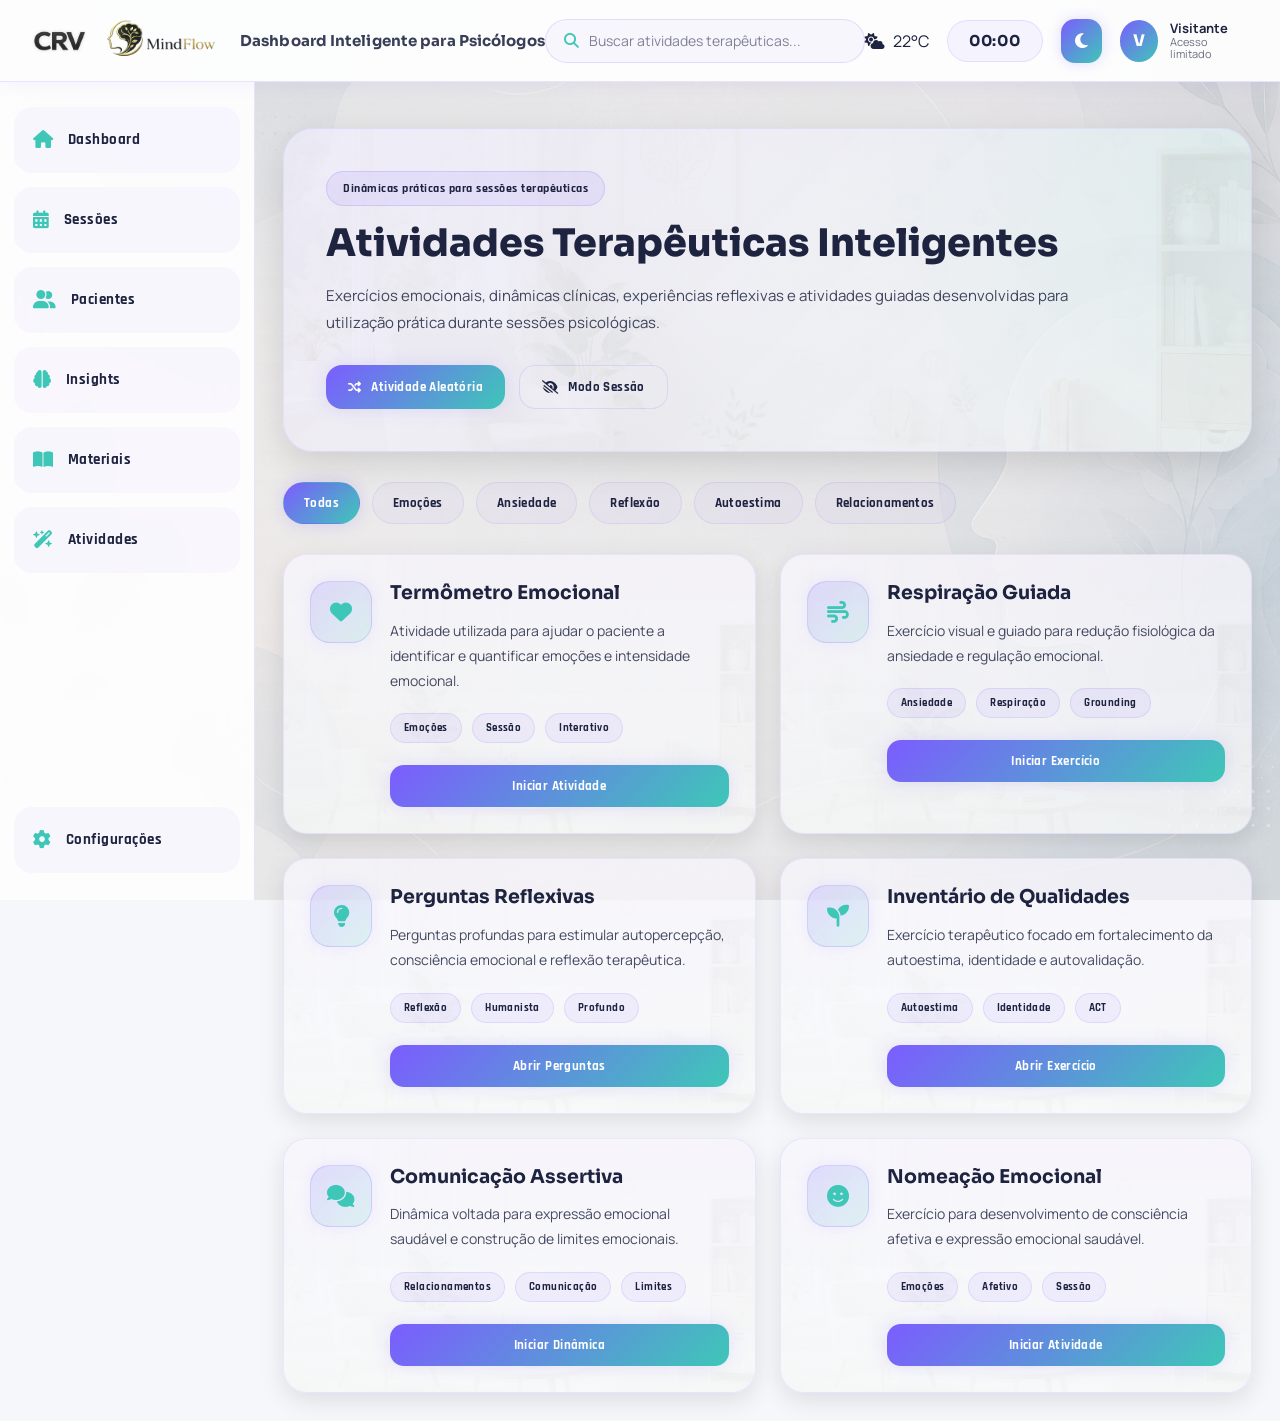
==== atividades.html @ 445f99c9 "updates" ====
<!DOCTYPE html>
<html lang="pt-br" data-theme="light">

<head>

    <meta charset="UTF-8">

    <meta
        name="viewport"
        content="width=device-width, initial-scale=1.0"
    >

    <title>
        Atividades Terapêuticas | MindFlow
    </title>

    <!-- FAVICON -->
    <link
        rel="icon"
        href="static/imagens/favicon.ico"
    >

    <!-- GOOGLE FONTS -->
    <link
        href="https://fonts.googleapis.com/css2?family=Sora:wght@400;500;600;700;800&family=Rajdhani:wght@500;600;700&family=Manrope:wght@300;400;500;600;700;800&display=swap"
        rel="stylesheet"
    >

    <!-- FONT AWESOME -->
    <link
        rel="stylesheet"
        href="https://cdnjs.cloudflare.com/ajax/libs/font-awesome/6.5.1/css/all.min.css"
    >

    <!-- CSS GLOBAL -->
    <link
        rel="stylesheet"
        href="static/css/main.css"
    >

    <!-- CSS DA PÁGINA -->
    <link
        rel="stylesheet"
        href="static/css/atividades.css"
    >

</head>

<body>

<!-- ===================================================== -->
<!-- SIDEBAR -->
<!-- ===================================================== -->

<aside class="sidebar">

    <div class="sidebar-top">

        <a
            class="menu-item"
            href="dashboard.html"
        >

            <i class="fa-solid fa-house"></i>

            <span>
                Dashboard
            </span>

        </a>

        <a
            class="menu-item"
            href="sessoes.html"
        >

            <i class="fa-solid fa-calendar-days"></i>

            <span>
                Sessões
            </span>

        </a>

        <a
            class="menu-item"
            href="pacientes.html"
        >

            <i class="fa-solid fa-user-group"></i>

            <span>
                Pacientes
            </span>

        </a>

        <a
            class="menu-item"
            href="insights.html"
        >

            <i class="fa-solid fa-brain"></i>

            <span>
                Insights
            </span>

        </a>

        <a
            class="menu-item"
            href="materiais.html"
        >

            <i class="fa-solid fa-book-open"></i>

            <span>
                Materiais
            </span>

        </a>

        <a
            class="menu-item active"
            href="atividades.html"
        >

            <i class="fa-solid fa-wand-magic-sparkles"></i>

            <span>
                Atividades
            </span>

        </a>

    </div>

    <div class="sidebar-bottom">

        <a
            class="menu-item"
            href="configuracoes.html"
        >

            <i class="fa-solid fa-gear"></i>

            <span>
                Configurações
            </span>

        </a>

    </div>

</aside>

<!-- ===================================================== -->
<!-- HEADER -->
<!-- ===================================================== -->

<header class="header">

    <div class="header-left">

        <div class="logo-box">

            <img
                src="static/imagens/logo1.png"
                class="logo-crv"
                alt="CRV"
            >

            <img
                src="static/imagens/logoclaro.png"
                class="logo-mindflow logo-light"
                alt="MindFlow"
            >

            <img
                src="static/imagens/logoescuro.png"
                class="logo-mindflow logo-dark"
                alt="MindFlow"
            >

            <div class="logo-texts">

                <span class="logo-subtitle">
                    Dashboard Inteligente para Psicólogos
                </span>

            </div>

        </div>

    </div>

    <div class="header-center">

        <div class="search-box">

            <i class="fa-solid fa-magnifying-glass"></i>

            <input
                type="text"
                id="buscarAtividades"
                placeholder="Buscar atividades terapêuticas..."
            >

        </div>

    </div>

    <div class="header-right">

        <div class="weather-box">

            <i class="fa-solid fa-cloud-sun"></i>

            <span>
                22°C
            </span>

        </div>

        <div
            class="clock-box"
            id="headerClock"
        >

            00:00

        </div>

        <button
            class="theme-toggle"
            id="themeToggle"
        >

            <i class="fa-solid fa-moon"></i>

        </button>

        <div class="user-box">

            <div class="user-avatar">
                V
            </div>

            <div class="user-info">

                <strong>
                    Visitante
                </strong>

                <span>
                    Acesso limitado
                </span>

            </div>

        </div>

    </div>

</header>

<!-- ===================================================== -->
<!-- MAIN -->
<!-- ===================================================== -->

<main class="main-content">

<div class="atividades-container">

    <!-- ================================================= -->
    <!-- HERO -->
    <!-- ================================================= -->

    <section class="atividades-hero">

        <img
            src="static/imagens/imgfundo1.png"
            class="atividades-hero-bg"
            id="atividadesHeroBg"
            alt=""
        >

        <div class="atividades-hero-content">

            <span class="hero-badge">

                Dinâmicas práticas para sessões terapêuticas

            </span>

            <h1>

                Atividades Terapêuticas Inteligentes

            </h1>

            <p>

                Exercícios emocionais, dinâmicas clínicas,
                experiências reflexivas e atividades guiadas
                desenvolvidas para utilização prática
                durante sessões psicológicas.

            </p>

            <div class="hero-actions">

                <button
                    class="hero-btn"
                    id="btnAtividadeAleatoria"
                >

                    <i class="fa-solid fa-shuffle"></i>

                    Atividade Aleatória

                </button>

                <button
                    class="hero-btn secondary"
                    id="btnModoSessao"
                >

                    <i class="fa-solid fa-eye-low-vision"></i>

                    Modo Sessão

                </button>

            </div>

        </div>

    </section>

    <!-- ================================================= -->
    <!-- FILTROS -->
    <!-- ================================================= -->

    <section class="atividades-filtros">

        <button class="filtro-btn active">
            Todas
        </button>

        <button class="filtro-btn">
            Emoções
        </button>

        <button class="filtro-btn">
            Ansiedade
        </button>

        <button class="filtro-btn">
            Reflexão
        </button>

        <button class="filtro-btn">
            Autoestima
        </button>

        <button class="filtro-btn">
            Relacionamentos
        </button>

    </section>

    <!-- ================================================= -->
    <!-- GRID -->
    <!-- ================================================= -->

    <section class="atividades-grid">

        <!-- ============================================= -->
        <!-- CARD -->
        <!-- ============================================= -->

        <div
            class="atividade-card"
            data-categoria="emoções"
        >

            <img
                src="static/imagens/imgfundo1.png"
                class="atividade-bg"
                alt=""
            >

            <div class="atividade-icon">

                <i class="fa-solid fa-heart"></i>

            </div>

            <div class="atividade-content">

                <h3>
                    Termômetro Emocional
                </h3>

                <p>

                    Atividade utilizada para ajudar
                    o paciente a identificar e quantificar
                    emoções e intensidade emocional.

                </p>

                <div class="atividade-tags">

                    <span>
                        Emoções
                    </span>

                    <span>
                        Sessão
                    </span>

                    <span>
                        Interativo
                    </span>

                </div>

                <button
                    class="btn-atividade"
                    data-modal="termometro"
                >

                    Iniciar Atividade

                </button>

            </div>

        </div>

        <!-- ============================================= -->
        <!-- CARD -->
        <!-- ============================================= -->

        <div
            class="atividade-card"
            data-categoria="ansiedade"
        >

            <img
                src="static/imagens/imgfundo1.png"
                class="atividade-bg"
                alt=""
            >

            <div class="atividade-icon">

                <i class="fa-solid fa-wind"></i>

            </div>

            <div class="atividade-content">

                <h3>
                    Respiração Guiada
                </h3>

                <p>

                    Exercício visual e guiado para
                    redução fisiológica da ansiedade
                    e regulação emocional.

                </p>

                <div class="atividade-tags">

                    <span>
                        Ansiedade
                    </span>

                    <span>
                        Respiração
                    </span>

                    <span>
                        Grounding
                    </span>

                </div>

                <button
                    class="btn-atividade"
                    data-modal="respiracao"
                >

                    Iniciar Exercício

                </button>

            </div>

        </div>

        <!-- ============================================= -->
        <!-- CARD -->
        <!-- ============================================= -->

        <div
            class="atividade-card"
            data-categoria="reflexão"
        >

            <img
                src="static/imagens/imgfundo1.png"
                class="atividade-bg"
                alt=""
            >

            <div class="atividade-icon">

                <i class="fa-solid fa-lightbulb"></i>

            </div>

            <div class="atividade-content">

                <h3>
                    Perguntas Reflexivas
                </h3>

                <p>

                    Perguntas profundas para estimular
                    autopercepção, consciência emocional
                    e reflexão terapêutica.

                </p>

                <div class="atividade-tags">

                    <span>
                        Reflexão
                    </span>

                    <span>
                        Humanista
                    </span>

                    <span>
                        Profundo
                    </span>

                </div>

                <button
                    class="btn-atividade"
                    data-modal="perguntas"
                >

                    Abrir Perguntas

                </button>

            </div>

        </div>

        <!-- ============================================= -->
        <!-- CARD -->
        <!-- ============================================= -->

        <div
            class="atividade-card"
            data-categoria="autoestima"
        >

            <img
                src="static/imagens/imgfundo1.png"
                class="atividade-bg"
                alt=""
            >

            <div class="atividade-icon">

                <i class="fa-solid fa-seedling"></i>

            </div>

            <div class="atividade-content">

                <h3>
                    Inventário de Qualidades
                </h3>

                <p>

                    Exercício terapêutico focado
                    em fortalecimento da autoestima,
                    identidade e autovalidação.

                </p>

                <div class="atividade-tags">

                    <span>
                        Autoestima
                    </span>

                    <span>
                        Identidade
                    </span>

                    <span>
                        ACT
                    </span>

                </div>

                <button
                    class="btn-atividade"
                    data-modal="qualidades"
                >

                    Abrir Exercício

                </button>

            </div>

        </div>

        <!-- ============================================= -->
        <!-- CARD -->
        <!-- ============================================= -->

        <div
            class="atividade-card"
            data-categoria="relacionamentos"
        >

            <img
                src="static/imagens/imgfundo1.png"
                class="atividade-bg"
                alt=""
            >

            <div class="atividade-icon">

                <i class="fa-solid fa-comments"></i>

            </div>

            <div class="atividade-content">

                <h3>
                    Comunicação Assertiva
                </h3>

                <p>

                    Dinâmica voltada para expressão
                    emocional saudável e construção
                    de limites emocionais.

                </p>

                <div class="atividade-tags">

                    <span>
                        Relacionamentos
                    </span>

                    <span>
                        Comunicação
                    </span>

                    <span>
                        Limites
                    </span>

                </div>

                <button
                    class="btn-atividade"
                    data-modal="comunicacao"
                >

                    Iniciar Dinâmica

                </button>

            </div>

        </div>

        <!-- ============================================= -->
        <!-- CARD -->
        <!-- ============================================= -->

        <div
            class="atividade-card"
            data-categoria="emoções"
        >

            <img
                src="static/imagens/imgfundo1.png"
                class="atividade-bg"
                alt=""
            >

            <div class="atividade-icon">

                <i class="fa-solid fa-face-smile"></i>

            </div>

            <div class="atividade-content">

                <h3>
                    Nomeação Emocional
                </h3>

                <p>

                    Exercício para desenvolvimento
                    de consciência afetiva e expressão
                    emocional saudável.

                </p>

                <div class="atividade-tags">

                    <span>
                        Emoções
                    </span>

                    <span>
                        Afetivo
                    </span>

                    <span>
                        Sessão
                    </span>

                </div>

                <button
                    class="btn-atividade"
                    data-modal="nomeacao"
                >

                    Iniciar Atividade

                </button>

            </div>

        </div>

    </section>

</div>

</main>

<!-- ===================================================== -->
<!-- MODAL -->
<!-- ===================================================== -->

<div
    class="modal-atividade"
    id="modalAtividade"
>

    <div class="modal-content">

        <button
            class="modal-close"
            id="fecharModal"
        >

            <i class="fa-solid fa-xmark"></i>

        </button>

        <div
            class="modal-body"
            id="modalBody"
        >

        </div>

    </div>

</div>

<!-- ===================================================== -->
<!-- JS -->
<!-- ===================================================== -->

<script src="static/js/main.js"></script>

<script src="static/js/atividades.js"></script>

</body>
</html>
---- static/css/main.css ----
/* =========================================================
   MAIN.CSS — MINDFLOW PSICOLOGIA
========================================================= */

/* FONTES */
@import url('https://fonts.googleapis.com/css2?family=Sora:wght@400;500;600;700;800&family=Rajdhani:wght@500;600;700&family=Manrope:wght@300;400;500;600;700;800&display=swap');

/* =========================================================
   VARIÁVEIS GLOBAIS
========================================================= */

:root{
    --cor-fundo:#060816;
    --cor-texto:#f5f7ff;

    --cor-sidebar:#0b1020;
    --cor-header:#0d1326;

    --cor-card:rgba(14,18,36,.82);

    --cor-borda:rgba(124,92,255,.18);

    --cor-primaria:#7c5cff;
    --cor-secundaria:#3ec7b7;
    --cor-neuro:#64d2ff;
    --cor-rosa:#ff7eb6;

    --shadow-neon:
        0 0 16px rgba(124,92,255,.25);

    --trans:.28s ease;

    --bg-imagem:
        url('../imagens/img2.png');
}

/* =========================================================
   TEMA CLARO
========================================================= */

[data-theme="light"]{
    --cor-fundo:#f5f7fb;
    --cor-texto:#1e2340;

    --cor-sidebar:rgba(255,255,255,.90);
    --cor-header:rgba(255,255,255,.92);

    --cor-card:rgba(255,255,255,.74);

    --cor-borda:rgba(124,92,255,.16);

    --shadow-neon:
        0 0 14px rgba(124,92,255,.12);

    --bg-imagem:
        url('../imagens/img1.png');
}

/* =========================================================
   RESET
========================================================= */

*{
    margin:0;
    padding:0;
    box-sizing:border-box;
}

html{
    scroll-behavior:smooth;
}

body{
    font-family:'Manrope',sans-serif;
    background:var(--cor-fundo);
    color:var(--cor-texto);
    overflow-x:hidden;
    position:relative;
}

/* =========================================================
   FUNDO GLOBAL
========================================================= */

body::before{
    content:'';
    position:fixed;
    inset:0;
    width:100%;
    height:100%;
    background-image:var(--bg-imagem);
    background-size:cover;
    background-position:center;
    background-repeat:no-repeat;
    filter:
        blur(.1px)
        saturate(1.08)
        brightness(.95);
    opacity:.90;
    z-index:-2;
    transition:
        opacity .5s ease,
        filter .5s ease;
}

[data-theme="light"] body::before{
    opacity:.96;
    filter:
        blur(.2px)
        brightness(.92)
        saturate(1.04);
}

body::after{
    content:'';
    position:fixed;
    inset:0;
    background:
        linear-gradient(
            180deg,
            rgba(6,8,22,.28),
            rgba(6,8,22,.48)
        );
    z-index:-1;
}

[data-theme="light"] body::after{
    background:
        linear-gradient(
            180deg,
            rgba(245,247,251,.18),
            rgba(245,247,251,.30)
        );
}

/* =========================================================
   TÍTULOS
========================================================= */

h1,h2,h3,h4,h5,h6,
.titulo,
.dashboard-title{
    font-family:'Sora',sans-serif;
}

/* =========================================================
   HEADER
========================================================= */

.header{
    width:100%;
    height:82px;
    position:fixed;
    top:0;
    left:0;
    z-index:999;
    display:flex;
    align-items:center;
    justify-content:space-between;
    padding:0 34px;
    background:var(--cor-header);
    backdrop-filter:blur(14px);
    border-bottom:1px solid var(--cor-borda);
    box-shadow:
        0 0 18px rgba(124,92,255,.08);
}

/* =========================================================
   HEADER LEFT
========================================================= */

.header-left{
    display:flex;
    align-items:center;
    gap:16px;
    flex-shrink:0;
}

.logo-box{
    display:flex;
    align-items:center;
    gap:4px;
}

.logo-crv{
    width:54px;
    height:auto;
    object-fit:contain;
    flex-shrink:0;
    opacity:.95;
    filter:
        brightness(.18)
        drop-shadow(0 0 2px rgba(0,0,0,.12));
}

[data-theme="dark"] .logo-crv{
    filter:none;
}

.logo-mindflow{
    height:100px;
    width:auto;
    object-fit:contain;
    flex-shrink:0;
    display:block;
    margin-left:-6px;
}

/* TEMA */

.logo-light{
    display:block;
}

.logo-dark{
    display:none;
}

[data-theme="dark"] .logo-light{
    display:none;
}

[data-theme="dark"] .logo-dark{
    display:block;
}

.logo-texts{
    display:flex;
    flex-direction:column;
    justify-content:center;
}

.logo-subtitle{
    font-family:'Sora',sans-serif;
    font-size:15px;
    font-weight:700;
    letter-spacing:.1px;
    color:var(--cor-texto);
    opacity:.88;
    white-space:nowrap;
}

/* =========================================================
   SEARCH
========================================================= */

.search-box{
    width:320px;
    height:44px;
    display:flex;
    align-items:center;
    gap:10px;
    padding:0 18px;
    border-radius:999px;
    background:rgba(255,255,255,.04);
    border:1px solid rgba(124,92,255,.18);
    transition:var(--trans);
}

[data-theme="light"] .search-box{
    background:rgba(124,92,255,.04);
}

.search-box:hover{
    border-color:
        rgba(124,92,255,.45);

    box-shadow:var(--shadow-neon);
}

.search-box input{
    width:100%;
    border:none;
    outline:none;
    background:transparent;
    color:var(--cor-texto);
    font-size:14px;
    font-family:'Manrope',sans-serif;
}

.search-box input::placeholder{
    color:var(--cor-texto);
    opacity:.55;
}

.search-box i{
    color:var(--cor-secundaria);
    font-size:15px;
}

/* =========================================================
   HEADER RIGHT
========================================================= */

.header-right{
    display:flex;
    align-items:center;
    gap:18px;
}

/* CLOCK */
.clock-box{
    min-width:96px;
    height:42px;
    padding:0 16px;
    display:flex;
    align-items:center;
    justify-content:center;
    border-radius:999px;
    background:
        rgba(124,92,255,.06);

    border:
        1px solid rgba(124,92,255,.14);
    font-family:'Sora',sans-serif;
    font-size:15px;
    font-weight:700;
    letter-spacing:.6px;
    color:var(--cor-texto);
    transition:var(--trans);
}

.clock-box:hover{
    border-color:
        rgba(124,92,255,.34);
    box-shadow:
        0 0 14px rgba(124,92,255,.10);
}

/* =========================================================
   WEATHER
========================================================= */

.weather-box{
    display:flex;
    align-items:center;
    gap:8px;
    cursor:pointer;
    transition:var(--trans);
}

.weather-box:hover{
    transform:scale(1.04);
}

.icone-clima-img{
    width:34px;
    height:34px;
    object-fit:contain;
}

.weather-temp{
    font-size:15px;
    font-weight:700;
    color:var(--cor-texto);
}

/* =========================================================
   TEMA BUTTON
========================================================= */
.theme-toggle{
    width:44px;
    height:44px;
    border:none;
    border-radius:14px;
    display:flex;
    align-items:center;
    justify-content:center;
    cursor:pointer;
    background:
        linear-gradient(
            135deg,
            var(--cor-primaria),
            var(--cor-secundaria)
        );
    color:#fff;
    font-size:17px;
    box-shadow:
        0 0 14px rgba(124,92,255,.22);

    transition:var(--trans);
}

.theme-toggle:hover{
    transform:
        translateY(-2px);
    box-shadow:
        0 0 18px rgba(124,92,255,.30);
    filter:brightness(1.04);
}

/* =========================================================
   USER
========================================================= */

.user-box{
    display:flex;
    align-items:center;
    gap:12px;
}

.user-avatar{
    width:42px;
    height:42px;
    border-radius:50%;
    display:flex;
    align-items:center;
    justify-content:center;
    background:
        linear-gradient(
            135deg,
            var(--cor-primaria),
            var(--cor-secundaria)
        );
    color:#fff;
    font-weight:800;
    font-family:'Sora',sans-serif;
}

.user-info{
    display:flex;
    flex-direction:column;
    line-height:1.1;
}

.user-info strong{
    font-size:13px;
}

.user-info span{
    font-size:11px;
    opacity:.65;
}

/* =========================================================
   SIDEBAR
========================================================= */

.sidebar{
    position:fixed;
    top:82px;
    left:0;
    width:255px;
    height:calc(100vh - 82px);
    background:var(--cor-sidebar);
    backdrop-filter:blur(16px);
    border-right:1px solid var(--cor-borda);
    padding-top:18px;
    display:flex;
    flex-direction:column;
    overflow-y:auto;
    overflow-x:hidden;
    transition:var(--trans);
    z-index:998;
}

.sidebar.closed{
    width:82px;
}

/* =========================================================
   MENU
========================================================= */

.sidebar-top{
    display:flex;
    flex-direction:column;
    flex:1;
}

.menu-item{
    width:calc(100% - 28px);
    min-height:66px;
    margin:7px 14px;
    padding:15px 18px;
    border-radius:18px;
    border:1px solid transparent;
    background:rgba(255,255,255,.03);
    display:flex;
    align-items:center;
    gap:14px;
    cursor:pointer;
    position:relative;
    overflow:hidden;
    transition:all .28s ease;
    font-family:'Rajdhani',sans-serif;
    font-size:15px;
    font-weight:700;
    letter-spacing:.5px;
    color:var(--cor-texto);
    text-decoration:none;
}

[data-theme="light"] .menu-item{
    background:
        rgba(124,92,255,.04);
}

.menu-item span{
    flex:1;
    display:flex;
    align-items:center;
    line-height:1.2;
    min-height:22px;
}

.menu-item::before{
    content:'';
    position:absolute;
    top:0;
    left:-100%;
    width:100%;
    height:100%;
    background:
        linear-gradient(
            90deg,
            transparent,
            rgba(124,92,255,.20),
            transparent
        );
    transition:left .6s ease;
}

.menu-item:hover::before{
    left:100%;
}

.menu-item:hover{
    transform:
        translateX(4px);

    border-color:
        rgba(124,92,255,.35);

    box-shadow:
        0 0 18px rgba(124,92,255,.12);
}

.menu-item i{
    font-size:18px;
    color:var(--cor-secundaria);
    transition:.28s ease;
}

.menu-item:hover i{
    transform:scale(1.12);
    filter:
        drop-shadow(
            0 0 8px rgba(62,199,183,.45)
        );
}

/* =========================================================
   MENU ACTIVE
========================================================= */

@property --angle{
    syntax:"<angle>";
    initial-value:0deg;
    inherits:false;
}

@keyframes rotateBorder{
    to{
        --angle:360deg;
    }
}

.menu-item.active{
    position:relative;
    background:rgba(255,255,255,.03);
    border:1px solid transparent;
    overflow:visible;
}

[data-theme="light"] .menu-item.active{
    background:
        rgba(124,92,255,.04);
}

.menu-item.active i,
.menu-item.active span{
    color:var(--cor-texto);
}

[data-theme="dark"] .menu-item.active i,
[data-theme="dark"] .menu-item.active span{
    color:#fff;
}

.menu-item.active::after{
    content:'';
    position:absolute;
    inset:-2px;
    border-radius:18px;
    padding:2px;
    background:
        conic-gradient(
            from var(--angle),
            transparent 0deg,
            transparent 180deg,
            var(--cor-primaria),
            var(--cor-secundaria),
            transparent 360deg
        );

    -webkit-mask:
        linear-gradient(#000 0 0) content-box,
        linear-gradient(#000 0 0);

    -webkit-mask-composite:xor;

    mask-composite:exclude;

    animation:
        rotateBorder 4s linear infinite;
}

/* =========================================================
   SIDEBAR CLOSED
========================================================= */

.sidebar.closed .menu-item{
    justify-content:center;
}

.sidebar.closed .menu-item span{
    display:none;
}

/* =========================================================
   SIDEBAR BOTTOM
========================================================= */

.sidebar-bottom{
    margin-top:auto;
    padding-bottom:20px;
}

.sidebar-footer{
    padding:18px 14px 24px;
    display:flex;
    flex-direction:column;
    align-items:center;
    justify-content:center;
    gap:8px;
    border-top:
        1px solid rgba(124,92,255,.08);
}

.sidebar-footer span{
    font-size:12px;
    font-weight:600;
    opacity:.62;
    color:var(--cor-texto);
    text-align:center;
}

.sidebar-logo{
    display:flex;
    justify-content:center;
    align-items:center;
}

.sidebar-logo img{
    width:110px;
    object-fit:contain;
    opacity:.95;
}

.sidebar-toggle{
    position:absolute;

    bottom:18px;
    left:50%;

    transform:translateX(-50%);

    width:42px;
    height:42px;

    border:none;
    border-radius:14px;

    display:flex;
    align-items:center;
    justify-content:center;

    cursor:pointer;

    background:
        linear-gradient(
            135deg,
            var(--cor-primaria),
            var(--cor-secundaria)
        );

    color:#fff;

    font-size:16px;

    box-shadow:
        0 0 16px rgba(124,92,255,.22);

    transition:var(--trans);

    z-index:20;
}

.sidebar-toggle:hover{
    transform:
        translateX(-50%)
        translateY(-2px);

    box-shadow:
        0 0 20px rgba(124,92,255,.30);

    filter:brightness(1.05);
}

.sidebar.closed .sidebar-toggle i{
    transform:rotate(180deg);
}

/* =========================================================
   MAIN CONTENT
========================================================= */

.main-content{
    margin-left:255px;
    margin-top:100px;
    padding:28px;
    min-height:
        calc(100vh - 100px);
    transition:var(--trans);
}

.sidebar.closed ~ .main-content{
    margin-left:82px;
}

/* =========================================================
   SCROLLBAR
========================================================= */

::-webkit-scrollbar{
    width:8px;
    height:8px;
}

::-webkit-scrollbar-track{
    background:
        rgba(255,255,255,.04);
}

::-webkit-scrollbar-thumb{
    background:
        linear-gradient(
            180deg,
            var(--cor-primaria),
            var(--cor-secundaria)
        );
    border-radius:999px;
}

/* =========================================================
   BUTTONS
========================================================= */

.btn-primary{
    border:none;
    padding:13px 24px;
    border-radius:14px;
    cursor:pointer;
    background:
        linear-gradient(
            135deg,
            var(--cor-primaria),
            var(--cor-secundaria)
        );
    color:#fff;
    font-family:'Manrope',sans-serif;
    font-size:14px;
    font-weight:700;
    transition:var(--trans);
    box-shadow:
        0 0 14px rgba(124,92,255,.18);
}

.btn-primary:hover{
    transform:
        translateY(-2px);

    filter:brightness(1.05);
}

/* =========================================================
   COMPONENTES GLOBAIS
========================================================= */

.card{
    position:relative;
    overflow:hidden;
    border-radius:26px;
    background:
        linear-gradient(
            180deg,
            rgba(124,92,255,.04),
            rgba(62,199,183,.02)
        ),
        var(--cor-card);
    border:1px solid var(--cor-borda);
    backdrop-filter:blur(14px);
    box-shadow:
        0 10px 28px rgba(0,0,0,.10);
    transition:var(--trans);
}

.card:hover{
    transform:
        translateY(-4px);

    border-color:
        rgba(124,92,255,.28);

    box-shadow:
        0 16px 34px rgba(0,0,0,.14);
}

.card-header{
    display:flex;
    align-items:center;
    justify-content:space-between;
    gap:14px;
    margin-bottom:18px;
}

.card-title{
    font-family:'Sora',sans-serif;
    font-size:20px;
    font-weight:700;
    color:var(--cor-texto);
}

.card-subtitle{
    font-size:13px;
    color:var(--cor-texto);
    opacity:.65;
}

/* =========================================================
   TAGS
========================================================= */

.tag,
.badge{
    display:inline-flex;
    align-items:center;
    padding:7px 13px;
    border-radius:999px;
    background:
        rgba(124,92,255,.08);
    border:
        1px solid rgba(124,92,255,.14);
    font-family:'Rajdhani',sans-serif;
    font-size:11px;
    font-weight:700;
    letter-spacing:.4px;
    color:var(--cor-texto);
}

/* =========================================================
   INPUTS
========================================================= */

.input,
.select,
.textarea{
    width:100%;
    border:none;
    outline:none;
    padding:14px 16px;
    border-radius:16px;
    background:
        rgba(255,255,255,.04);
    border:
        1px solid rgba(124,92,255,.14);
    color:var(--cor-texto);
    font-family:'Manrope',sans-serif;
    transition:var(--trans);
}

[data-theme="light"] .input,
[data-theme="light"] .select,
[data-theme="light"] .textarea{
    background:
        rgba(124,92,255,.04);
}

.input:focus,
.select:focus,
.textarea:focus{
    border-color:
        rgba(124,92,255,.42);

    box-shadow:
        0 0 16px rgba(124,92,255,.12);
}

/* =========================================================
   GRIDS
========================================================= */

.grid-2{
    display:grid;
    grid-template-columns:
        repeat(2,minmax(0,1fr));
    gap:24px;
}

.grid-3{
    display:grid;
    grid-template-columns:
        repeat(3,minmax(0,1fr));
    gap:24px;
}

.grid-auto{
    display:grid;
    grid-template-columns:
        repeat(auto-fit,minmax(320px,1fr));
    gap:24px;
}

/* =========================================================
   SECTIONS
========================================================= */

.page-container{
    width:100%;
    max-width:1380px;
    margin:0 auto;
}

.section{
    margin-bottom:34px;
}

.section-title{
    font-family:'Sora',sans-serif;
    font-size:28px;
    font-weight:800;
    color:var(--cor-texto);
    margin-bottom:10px;
}

.section-subtitle{
    font-size:14px;
    line-height:1.8;
    color:var(--cor-texto);
    opacity:.72;
}

/* =========================================================
   MOBILE
========================================================= */

#btnMenuMobile,
.sidebar-fechar{
    display:none;
}

@media(max-width:980px){

    .grid-2,
    .grid-3{
        grid-template-columns:1fr;
    }
}

@media(max-width:768px){

    .header{
        height:auto;
        padding:12px 16px;
        flex-direction:column;
        gap:12px;
    }

    .header-left{
        width:100%;
        justify-content:center;
        position:relative;
    }

    .logo-box{
        gap:0;
    }

    .logo-mindflow{
        margin-left:-10px;
    }

    #btnMenuMobile{
        display:flex !important;
        position:absolute;
        left:0;
        width:42px;
        height:42px;
        border-radius:50%;
        border:
            2px solid var(--cor-primaria);
        background:
            rgba(124,92,255,.12);
        color:var(--cor-primaria);
        align-items:center;
        justify-content:center;
        cursor:pointer;
    }

    .search-box{
        width:100%;
    }

    .header-right{
        width:100%;
        justify-content:center;
        flex-wrap:wrap;
    }

    .sidebar{
        top:0;
        left:-100%;
        width:76%;
        max-width:310px;
        height:100vh;
        padding-top:70px;
        z-index:10000;
        padding-bottom:82px;
    }

    .sidebar.aberta{
        left:0;
    }

    .sidebar-fechar{
        display:flex !important;
        position:absolute;
        top:18px;
        right:18px;
        font-size:28px;
        color:var(--cor-primaria);
        cursor:pointer;
    }

    .main-content{
        margin-left:0 !important;
        margin-top:150px;
        padding:18px;
    }

    .sidebar-overlay{
        position:fixed;
        inset:0;
        background:
            rgba(0,0,0,.65);
        backdrop-filter:blur(3px);
        opacity:0;
        visibility:hidden;
        z-index:9998;
        transition:.28s ease;
    }

    .sidebar-overlay.mostrar{
        opacity:1;
        visibility:visible;
    }

    body.menu-aberto{
        overflow:hidden;
    }
}
---- static/css/atividades.css ----
/* =========================================================
   ATIVIDADES.CSS — ATIVIDADES TERAPÊUTICAS
========================================================= */

.atividades-container{

    width:100%;
    max-width:1380px;

    margin:0 auto;

    display:flex;
    flex-direction:column;

    gap:30px;
}

/* =========================================================
   HERO
========================================================= */

.atividades-hero{

    position:relative;

    overflow:hidden;

    min-height:280px;

    border-radius:30px;

    padding:42px;

    display:flex;
    align-items:center;

    background:
        linear-gradient(
            135deg,
            rgba(124,92,255,.08),
            rgba(62,199,183,.04)
        ),
        var(--cor-card);

    border:
        1px solid rgba(124,92,255,.14);

    box-shadow:
        0 12px 34px rgba(0,0,0,.12);

    isolation:isolate;
}

.atividades-hero::before{

    content:'';

    position:absolute;

    inset:0;

    background:
        radial-gradient(
            circle at top right,
            rgba(62,199,183,.08),
            transparent 40%
        );

    z-index:0;
}

.atividades-hero-bg{

    position:absolute;

    inset:0;

    width:100%;
    height:100%;

    object-fit:cover;
    object-position:center;

    opacity:.12;

    filter:
        blur(.4px)
        brightness(.88)
        saturate(1.08);

    pointer-events:none;

    z-index:-1;
}

[data-theme="light"] .atividades-hero-bg{

    opacity:.10;
}

[data-theme="dark"] .atividades-hero-bg{

    opacity:.14;
}

.atividades-hero-content{

    position:relative;

    z-index:2;

    max-width:760px;
}

.hero-badge{

    display:inline-flex;
    align-items:center;

    padding:9px 16px;

    margin-bottom:16px;

    border-radius:999px;

    background:
        rgba(124,92,255,.10);

    border:
        1px solid rgba(124,92,255,.18);

    font-family:'Rajdhani',sans-serif;

    font-size:12px;
    font-weight:700;

    letter-spacing:.5px;

    color:var(--cor-texto);
}

.atividades-hero-content h1{

    font-family:'Sora',sans-serif;

    font-size:38px;
    font-weight:800;

    line-height:1.15;

    color:var(--cor-texto);

    margin-bottom:16px;
}

.atividades-hero-content p{

    font-family:'Manrope',sans-serif;

    font-size:15px;
    line-height:1.85;

    color:var(--cor-texto);

    opacity:.84;

    margin-bottom:28px;
}

/* =========================================================
   HERO BUTTONS
========================================================= */

.hero-actions{

    display:flex;
    flex-wrap:wrap;

    gap:14px;
}

.hero-btn{

    border:none;

    padding:13px 22px;

    border-radius:16px;

    cursor:pointer;

    display:flex;
    align-items:center;
    gap:10px;

    font-family:'Rajdhani',sans-serif;

    font-size:13px;
    font-weight:700;

    letter-spacing:.4px;

    background:
        linear-gradient(
            135deg,
            var(--cor-primaria),
            var(--cor-secundaria)
        );

    color:#fff;

    box-shadow:
        0 0 18px rgba(124,92,255,.16);

    transition:.28s ease;
}

.hero-btn:hover{

    transform:
        translateY(-2px);

    box-shadow:
        0 0 24px rgba(124,92,255,.24);
}

.hero-btn.secondary{

    background:
        rgba(255,255,255,.04);

    border:
        1px solid rgba(124,92,255,.16);

    color:var(--cor-texto);

    box-shadow:none;
}

/* =========================================================
   FILTROS
========================================================= */

.atividades-filtros{

    display:flex;
    flex-wrap:wrap;

    gap:12px;
}

.filtro-btn{

    border:none;

    padding:12px 20px;

    border-radius:999px;

    cursor:pointer;

    font-family:'Rajdhani',sans-serif;

    font-size:13px;
    font-weight:700;

    letter-spacing:.4px;

    background:
        rgba(255,255,255,.03);

    border:
        1px solid rgba(124,92,255,.12);

    color:var(--cor-texto);

    transition:.28s ease;
}

[data-theme="light"] .filtro-btn{

    background:
        rgba(124,92,255,.04);
}

.filtro-btn:hover{

    transform:
        translateY(-2px);

    border-color:
        rgba(124,92,255,.34);

    box-shadow:
        0 0 16px rgba(124,92,255,.10);
}

.filtro-btn.active{

    background:
        linear-gradient(
            135deg,
            var(--cor-primaria),
            var(--cor-secundaria)
        );

    border-color:transparent;

    color:#fff;

    box-shadow:
        0 0 18px rgba(124,92,255,.22);
}

/* =========================================================
   GRID
========================================================= */

.atividades-grid{

    display:grid;

    grid-template-columns:
        repeat(auto-fit,minmax(340px,1fr));

    gap:24px;
}

/* =========================================================
   CARD
========================================================= */

.atividade-card{

    position:relative;

    overflow:hidden;

    border-radius:24px;

    padding:26px;

    display:flex;
    align-items:flex-start;

    gap:18px;

    background:
        linear-gradient(
            180deg,
            rgba(124,92,255,.03),
            rgba(62,199,183,.02)
        ),
        var(--cor-card);

    border:
        1px solid rgba(124,92,255,.12);

    box-shadow:
        0 8px 24px rgba(0,0,0,.10);

    transition:.30s ease;

    isolation:isolate;
}

.atividade-card:hover{

    transform:
        translateY(-5px);

    border-color:
        rgba(124,92,255,.26);

    box-shadow:
        0 14px 34px rgba(0,0,0,.14);
}

.atividade-bg{

    position:absolute;

    inset:0;

    width:100%;
    height:100%;

    object-fit:cover;
    object-position:center;

    opacity:.07;

    filter:
        blur(.5px)
        brightness(.85)
        saturate(1.04);

    pointer-events:none;

    z-index:-1;
}

[data-theme="light"] .atividade-bg{

    opacity:.05;
}

.atividade-card > *:not(.atividade-bg){

    position:relative;

    z-index:2;
}

/* =========================================================
   ICON
========================================================= */

.atividade-icon{

    min-width:62px;
    width:62px;
    height:62px;

    border-radius:20px;

    display:flex;
    align-items:center;
    justify-content:center;

    background:
        linear-gradient(
            135deg,
            rgba(124,92,255,.18),
            rgba(62,199,183,.14)
        );

    border:
        1px solid rgba(124,92,255,.18);

    box-shadow:
        0 0 16px rgba(124,92,255,.10);
}

.atividade-icon i{

    font-size:22px;

    color:var(--cor-secundaria);
}

/* =========================================================
   CONTENT
========================================================= */

.atividade-content{

    flex:1;
}

.atividade-content h3{

    font-family:'Sora',sans-serif;

    font-size:19px;
    font-weight:700;

    line-height:1.3;

    color:var(--cor-texto);

    margin-bottom:12px;
}

.atividade-content p{

    font-family:'Manrope',sans-serif;

    font-size:14px;
    line-height:1.8;

    color:var(--cor-texto);

    opacity:.82;

    margin-bottom:20px;
}

/* =========================================================
   TAGS
========================================================= */

.atividade-tags{

    display:flex;
    flex-wrap:wrap;

    gap:10px;

    margin-bottom:22px;
}

.atividade-tags span{

    padding:7px 13px;

    border-radius:999px;

    background:
        rgba(124,92,255,.08);

    border:
        1px solid rgba(124,92,255,.14);

    font-family:'Rajdhani',sans-serif;

    font-size:11px;
    font-weight:700;

    letter-spacing:.4px;

    color:var(--cor-texto);
}

/* =========================================================
   BUTTON
========================================================= */

.btn-atividade{

    border:none;

    width:100%;

    padding:13px 18px;

    border-radius:14px;

    cursor:pointer;

    font-family:'Rajdhani',sans-serif;

    font-size:13px;
    font-weight:700;

    letter-spacing:.4px;

    background:
        linear-gradient(
            135deg,
            var(--cor-primaria),
            var(--cor-secundaria)
        );

    color:#fff;

    box-shadow:
        0 0 18px rgba(124,92,255,.16);

    transition:.28s ease;
}

.btn-atividade:hover{

    transform:
        translateY(-2px);

    box-shadow:
        0 0 24px rgba(124,92,255,.26);
}

/* =========================================================
   MODAL
========================================================= */

.modal-atividade{

    position:fixed;

    inset:0;

    z-index:999999;

    display:flex;

    align-items:center;
    justify-content:center;

    padding:24px;

    background:
        rgba(4,7,18,.74);

    backdrop-filter:blur(10px);

    opacity:0;

    visibility:hidden;

    pointer-events:none;

    transition:.28s ease;
}

.modal-atividade.ativo{

    opacity:1;

    visibility:visible;

    pointer-events:auto;
}

.modal-content{

    width:100%;
    max-width:760px;

    max-height:88vh;

    overflow-y:auto;

    position:relative;

    border-radius:28px;

    padding:34px;

    background:
        linear-gradient(
            180deg,
            rgba(124,92,255,.05),
            rgba(62,199,183,.03)
        ),
        var(--cor-sidebar);

    border:
        1px solid rgba(124,92,255,.16);

    box-shadow:
        0 0 34px rgba(124,92,255,.18);

    transform:
        scale(.95);

    transition:.28s ease;
}

.modal-atividade.ativo .modal-content{

    transform:
        scale(1);
}

.modal-close{

    position:absolute;

    top:18px;
    right:18px;

    width:42px;
    height:42px;

    border:none;

    border-radius:50%;

    cursor:pointer;

    background:
        rgba(255,255,255,.06);

    color:var(--cor-texto);

    font-size:15px;

    transition:.28s ease;
}

.modal-close:hover{

    transform:
        rotate(90deg);

    background:
        rgba(124,92,255,.16);
}

.modal-body h2{

    font-family:'Sora',sans-serif;

    font-size:26px;
    font-weight:800;

    line-height:1.2;

    color:var(--cor-texto);

    margin-bottom:18px;
}

.modal-body h3{

    font-family:'Sora',sans-serif;

    font-size:17px;
    font-weight:700;

    color:var(--cor-texto);

    margin-top:24px;
    margin-bottom:12px;
}

.modal-body p{

    font-family:'Manrope',sans-serif;

    font-size:14px;
    line-height:1.9;

    color:var(--cor-texto);

    opacity:.84;

    margin-bottom:18px;
}

.modal-body ul{

    padding-left:20px;

    margin-bottom:22px;
}

.modal-body li{

    font-family:'Manrope',sans-serif;

    font-size:14px;
    line-height:1.8;

    color:var(--cor-texto);

    opacity:.84;
}

/* =========================================================
   ELEMENTOS INTERATIVOS
========================================================= */

.atividade-box{

    margin-top:20px;

    padding:20px;

    border-radius:20px;

    background:
        rgba(124,92,255,.05);

    border:
        1px solid rgba(124,92,255,.14);
}

.atividade-box strong{

    display:block;

    margin-bottom:12px;

    font-family:'Sora',sans-serif;

    font-size:16px;

    color:var(--cor-texto);
}

.pergunta-randomica{

    font-family:'Manrope',sans-serif;

    font-size:16px;
    line-height:1.8;

    color:var(--cor-texto);

    opacity:.88;
}

.btn-interacao{

    margin-top:18px;

    border:none;

    padding:12px 18px;

    border-radius:14px;

    cursor:pointer;

    font-family:'Rajdhani',sans-serif;

    font-size:13px;
    font-weight:700;

    background:
        linear-gradient(
            135deg,
            var(--cor-primaria),
            var(--cor-secundaria)
        );

    color:#fff;

    transition:.28s ease;
}

.btn-interacao:hover{

    transform:
        translateY(-2px);
}

/* =========================================================
   MODO SESSÃO
========================================================= */

body.modo-sessao .sidebar{

    opacity:.08;
}

body.modo-sessao .header{

    opacity:.08;
}

body.modo-sessao .sidebar:hover,
body.modo-sessao .header:hover{

    opacity:1;
}

/* =========================================================
   RESPONSIVO
========================================================= */

@media(max-width:980px){

    .atividades-hero{

        padding:34px;
    }

    .atividades-hero-content h1{

        font-size:32px;
    }
}

@media(max-width:768px){

    .atividades-container{

        gap:24px;
    }

    .atividades-hero{

        min-height:auto;

        padding:28px 22px;
    }

    .atividades-hero-content h1{

        font-size:26px;
    }

    .atividades-hero-content p{

        font-size:14px;
    }

    .hero-actions{

        flex-direction:column;
    }

    .hero-btn{

        width:100%;
        justify-content:center;
    }

    .atividades-grid{

        grid-template-columns:1fr;
    }

    .atividade-card{

        flex-direction:column;
    }

    .modal-content{

        padding:28px 22px;
    }
}

@media(max-width:480px){

    .atividades-hero{

        padding:24px 18px;
    }

    .atividades-hero-content h1{

        font-size:22px;
    }

    .filtro-btn{

        width:100%;
    }

    .modal-body h2{

        font-size:22px;
    }
}
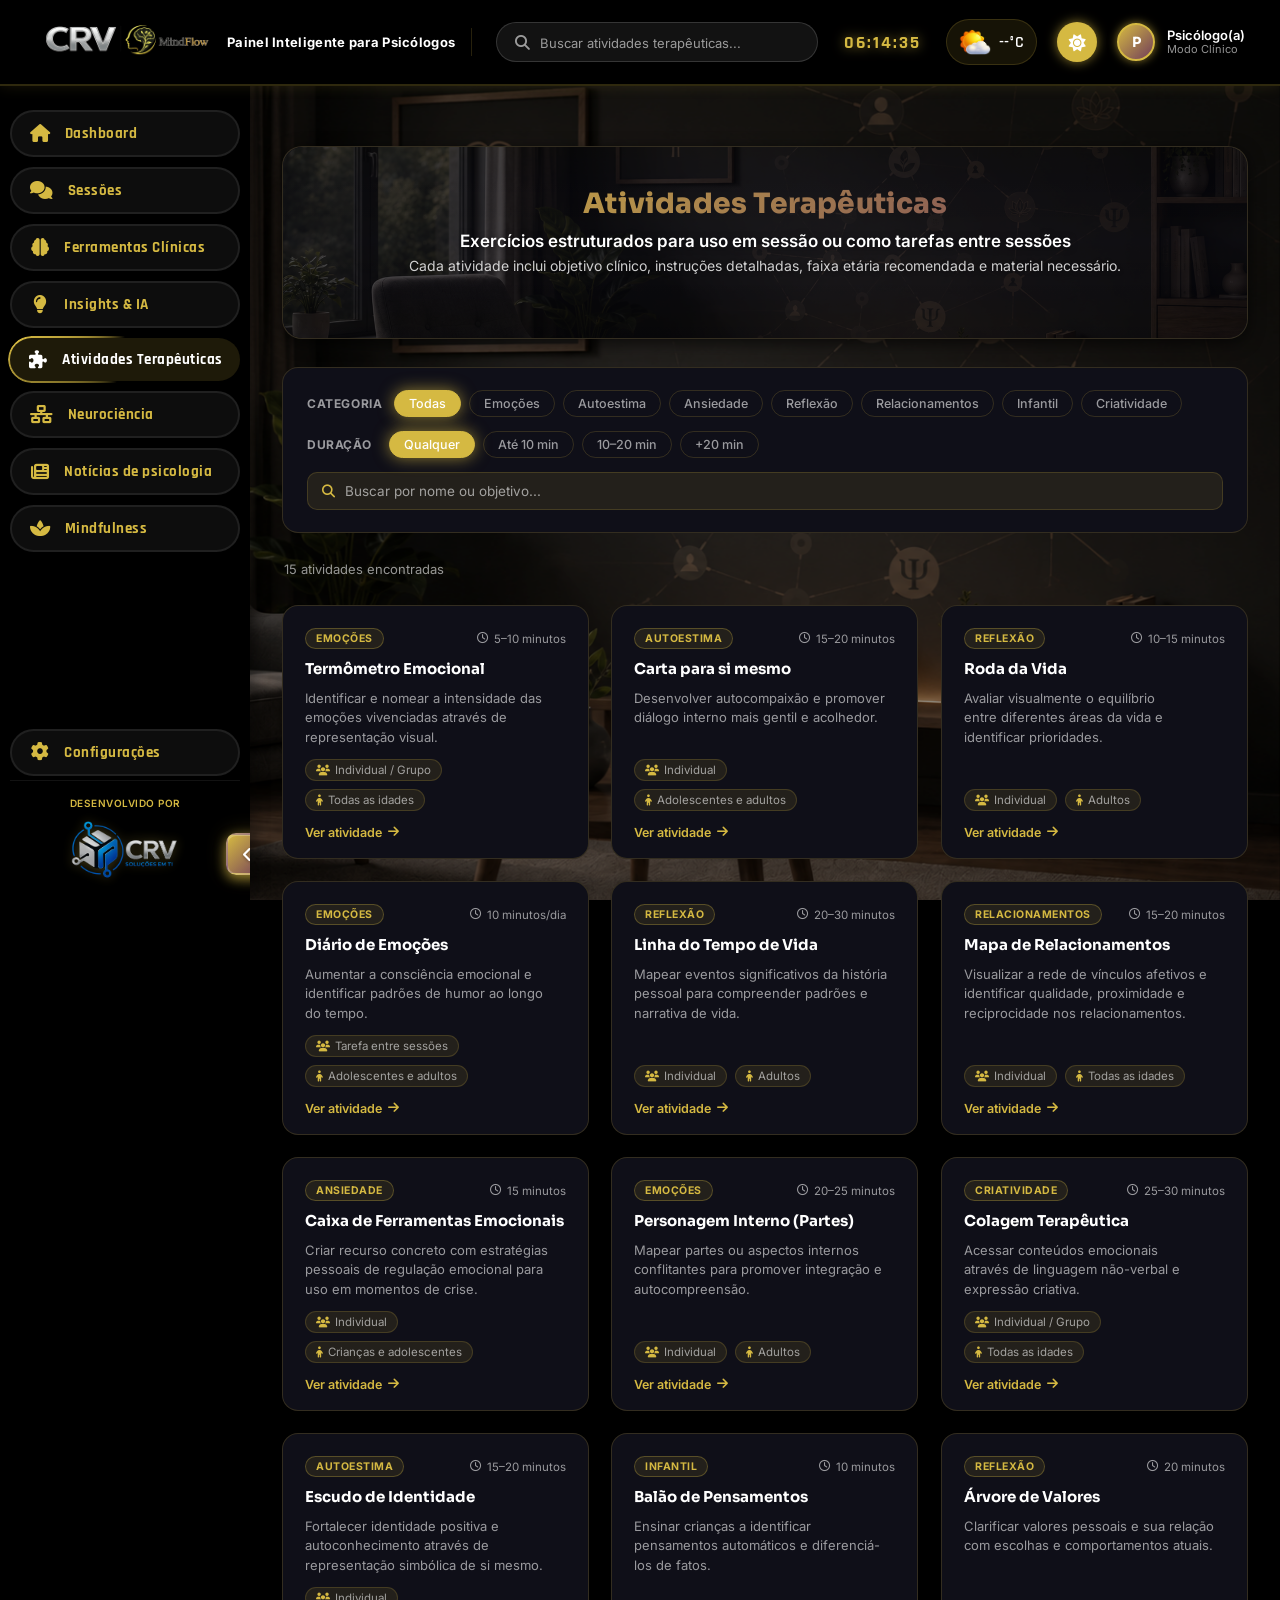
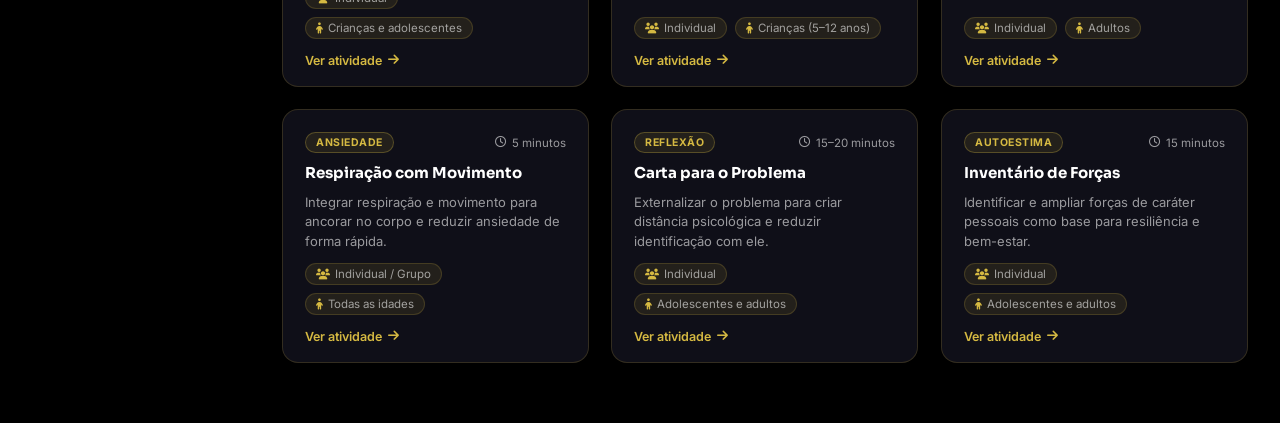
==== commit f1d43048: "updates" ====
--- a/atividades.html
+++ b/atividades.html
@@ -1,810 +1,187 @@
 <!DOCTYPE html>
-<html lang="pt-br" data-theme="light">
+<html lang="pt-BR" data-theme="dark">
+<head>
+    <meta charset="UTF-8">
+    <meta name="viewport" content="width=device-width, initial-scale=1.0">
+    <title>MindFlow — Atividades Terapêuticas</title>
 
-<head>
+    <link rel="icon" href="static/imagens/favicon.ico" type="image/x-icon">
 
-    <meta charset="UTF-8">
+    <link rel="preconnect" href="https://fonts.googleapis.com">
+    <link rel="preconnect" href="https://fonts.gstatic.com" crossorigin>
+    <link href="https://fonts.googleapis.com/css2?family=Sora:wght@300;400;500;600;700;800&family=Rajdhani:wght@400;500;600;700&family=Inter:wght@300;400;500;600;700&display=swap" rel="stylesheet">
+    <link rel="stylesheet" href="https://cdnjs.cloudflare.com/ajax/libs/font-awesome/6.5.0/css/all.min.css">
 
-    <meta
-        name="viewport"
-        content="width=device-width, initial-scale=1.0"
-    >
-
-    <title>
-        Atividades Terapêuticas | MindFlow
-    </title>
-
-    <!-- FAVICON -->
-    <link
-        rel="icon"
-        href="static/imagens/favicon.ico"
-    >
-
-    <!-- GOOGLE FONTS -->
-    <link
-        href="https://fonts.googleapis.com/css2?family=Sora:wght@400;500;600;700;800&family=Rajdhani:wght@500;600;700&family=Manrope:wght@300;400;500;600;700;800&display=swap"
-        rel="stylesheet"
-    >
-
-    <!-- FONT AWESOME -->
-    <link
-        rel="stylesheet"
-        href="https://cdnjs.cloudflare.com/ajax/libs/font-awesome/6.5.1/css/all.min.css"
-    >
-
-    <!-- CSS GLOBAL -->
-    <link
-        rel="stylesheet"
-        href="static/css/main.css"
-    >
-
-    <!-- CSS DA PÁGINA -->
-    <link
-        rel="stylesheet"
-        href="static/css/atividades.css"
-    >
-
+    <link rel="stylesheet" href="static/css/main.css">
+    <link rel="stylesheet" href="static/css/inicio.css">
+    <link rel="stylesheet" href="static/css/ferramentas.css">
+    <link rel="stylesheet" href="static/css/atividades.css">
 </head>
-
 <body>
 
-<!-- ===================================================== -->
-<!-- SIDEBAR -->
-<!-- ===================================================== -->
+<header class="header">
+    <div class="header-left">
+        <button id="btnMenuMobile" class="menu-mobile-btn"><i class="fa-solid fa-bars"></i></button>
+        <div class="logo-box">
+            <img src="static/imagens/logoclaro.png" class="logo-crv logo-dark" alt="CRV">
+            <div class="logo-texts">
+                <span class="logo-subtitle">Painel Inteligente para Psicólogos</span>
+            </div>
+        </div>
+    </div>
+    <div class="header-center">
+        <div class="search-box">
+            <i class="fa-solid fa-magnifying-glass"></i>
+            <input type="text" id="searchInput" placeholder="Buscar atividades terapêuticas...">
+        </div>
+    </div>
+    <div class="header-right">
+        <span id="relogio" class="clock-box">00:00:00</span>
+        <div class="weather-box" id="weatherBox">
+            <img src="static/imagens/ico_dia.png" alt="Clima" class="icone-clima-img" id="iconeClimaImg">
+            <span class="weather-temp" id="temperatura">--°C</span>
+        </div>
+        <button id="btnTema" class="theme-toggle" aria-label="Alternar tema"><i class="fas fa-moon"></i></button>
+        <div class="user-box">
+            <div class="user-avatar"><span class="user-avatar-letter">P</span></div>
+            <div class="user-info">
+                <strong class="user-name">Psicólogo(a)</strong>
+                <span class="user-role">Modo Clínico</span>
+            </div>
+        </div>
+    </div>
+</header>
 
-<aside class="sidebar">
+<aside class="sidebar" id="sidebar">
+    <div class="sidebar-fechar"><i class="fa-solid fa-xmark"></i></div>
+    <div class="sidebar-top">
+        <a href="dashboard.html"    class="menu-item" data-page="dashboard">   <i class="fa-solid fa-house"></i>          <span>Dashboard</span></a>
+        <a href="sessoes.html"      class="menu-item" data-page="sessoes">     <i class="fa-solid fa-comments"></i>       <span>Sessões</span></a>
+        <a href="ferramentas.html"  class="menu-item" data-page="ferramentas"> <i class="fa-solid fa-brain"></i>          <span>Ferramentas Clínicas</span></a>
+        <a href="insights.html"     class="menu-item" data-page="insights">    <i class="fa-solid fa-lightbulb"></i>      <span>Insights & IA</span></a>
+        <a href="atividades.html"   class="menu-item active" data-page="atividades"><i class="fa-solid fa-puzzle-piece"></i><span>Atividades Terapêuticas</span></a>
+        <a href="neurociencia.html" class="menu-item" data-page="neurociencia"><i class="fa-solid fa-network-wired"></i>  <span>Neurociência</span></a>
+        <a href="artigos.html"      class="menu-item" data-page="artigos">     <i class="fa-solid fa-newspaper"></i>      <span>Notícias de psicologia</span></a>
+        <a href="mindfulness.html"  class="menu-item" data-page="mindfulness"> <i class="fa-solid fa-spa"></i>            <span>Mindfulness</span></a>
+    </div>
+    <div class="sidebar-bottom">
+        <a href="configuracoes.html" class="menu-item" data-page="configuracoes"><i class="fa-solid fa-gear"></i><span>Configurações</span></a>
+        <div class="sidebar-footer">
+            <span class="dev-label">Desenvolvido por</span>
+            <div class="sidebar-logo">
+                <a href="https://crvsolucoesti.com" target="_blank" rel="noopener noreferrer">
+                    <img src="static/imagens/logo2.png" alt="CRV Soluções em TI">
+                </a>
+            </div>
+        </div>
+        <button class="sidebar-toggle" id="btnMenu"><i class="fa-solid fa-angle-left"></i></button>
+    </div>
+</aside>
 
-    <div class="sidebar-top">
+<main class="main-content" id="mainContent">
+<div class="dashboard-container">
 
-        <a
-            class="menu-item"
-            href="dashboard.html"
-        >
-
-            <i class="fa-solid fa-house"></i>
-
-            <span>
-                Dashboard
-            </span>
-
-        </a>
-
-        <a
-            class="menu-item"
-            href="sessoes.html"
-        >
-
-            <i class="fa-solid fa-calendar-days"></i>
-
-            <span>
-                Sessões
-            </span>
-
-        </a>
-
-        <a
-            class="menu-item"
-            href="pacientes.html"
-        >
-
-            <i class="fa-solid fa-user-group"></i>
-
-            <span>
-                Pacientes
-            </span>
-
-        </a>
-
-        <a
-            class="menu-item"
-            href="insights.html"
-        >
-
-            <i class="fa-solid fa-brain"></i>
-
-            <span>
-                Insights
-            </span>
-
-        </a>
-
-        <a
-            class="menu-item"
-            href="materiais.html"
-        >
-
-            <i class="fa-solid fa-book-open"></i>
-
-            <span>
-                Materiais
-            </span>
-
-        </a>
-
-        <a
-            class="menu-item active"
-            href="atividades.html"
-        >
-
-            <i class="fa-solid fa-wand-magic-sparkles"></i>
-
-            <span>
-                Atividades
-            </span>
-
-        </a>
-
+    <!-- HERO -->
+    <div class="card-principal">
+        <img src="static/imagens/imgfundo2.png" alt="" class="card-principal-img" id="imgCardPrincipal" loading="lazy">
+        <h1 class="titulo-pagina">Atividades Terapêuticas</h1>
+        <p class="bemvindo-texto">Exercícios estruturados para uso em sessão ou como tarefas entre sessões</p>
+        <p class="subtexto-inicial">
+            Cada atividade inclui objetivo clínico, instruções detalhadas, faixa etária recomendada e material necessário.
+        </p>
     </div>
 
-    <div class="sidebar-bottom">
-
-        <a
-            class="menu-item"
-            href="configuracoes.html"
-        >
-
-            <i class="fa-solid fa-gear"></i>
-
-            <span>
-                Configurações
-            </span>
-
-        </a>
-
+    <!-- FILTROS -->
+    <div class="filtros-wrapper">
+        <div class="filtros-grupo">
+            <span class="filtros-label">Categoria</span>
+            <div class="filtros-pills" id="filtroCategoria">
+                <button class="pill active" data-filtro="todos">Todas</button>
+                <button class="pill" data-filtro="Emoções">Emoções</button>
+                <button class="pill" data-filtro="Autoestima">Autoestima</button>
+                <button class="pill" data-filtro="Ansiedade">Ansiedade</button>
+                <button class="pill" data-filtro="Reflexão">Reflexão</button>
+                <button class="pill" data-filtro="Relacionamentos">Relacionamentos</button>
+                <button class="pill" data-filtro="Infantil">Infantil</button>
+                <button class="pill" data-filtro="Criatividade">Criatividade</button>
+            </div>
+        </div>
+        <div class="filtros-grupo">
+            <span class="filtros-label">Duração</span>
+            <div class="filtros-pills" id="filtroDuracao">
+                <button class="pill active" data-filtro="todos">Qualquer</button>
+                <button class="pill" data-filtro="curta">Até 10 min</button>
+                <button class="pill" data-filtro="media">10–20 min</button>
+                <button class="pill" data-filtro="longa">+20 min</button>
+            </div>
+        </div>
+        <div class="filtros-busca">
+            <i class="fa-solid fa-magnifying-glass"></i>
+            <input type="text" id="buscaAtividade" placeholder="Buscar por nome ou objetivo...">
+        </div>
     </div>
 
-</aside>
+    <div class="ferramentas-meta">
+        <span id="contadorAtiv">Carregando atividades...</span>
+    </div>
 
-<!-- ===================================================== -->
-<!-- HEADER -->
-<!-- ===================================================== -->
+    <!-- GRID -->
+    <div class="atividades-grid" id="atividadesGrid"></div>
 
-<header class="header">
+    <!-- MODAL -->
+    <div class="modal-ferr" id="modalAtiv">
+        <div class="modal-ferr-content">
+            <div class="modal-ferr-header">
+                <div class="modal-ferr-topo">
+                    <span class="modal-ferr-tag" id="modalAtivTag"></span>
+                    <span class="modal-ferr-duracao">
+                        <i class="fa-regular fa-clock"></i>
+                        <span id="modalAtivDuracao"></span>
+                    </span>
+                </div>
+                <button class="modal-ferr-close" id="modalAtivClose"><i class="fa-solid fa-xmark"></i></button>
+            </div>
+            <h2 class="modal-ferr-titulo" id="modalAtivTitulo"></h2>
+            <p class="modal-ferr-objetivo" id="modalAtivObjetivo"></p>
 
-    <div class="header-left">
+            <div class="ativ-modal-badges" id="modalAtivBadges"></div>
 
-        <div class="logo-box">
-
-            <img
-                src="static/imagens/logo1.png"
-                class="logo-crv"
-                alt="CRV"
-            >
-
-            <img
-                src="static/imagens/logoclaro.png"
-                class="logo-mindflow logo-light"
-                alt="MindFlow"
-            >
-
-            <img
-                src="static/imagens/logoescuro.png"
-                class="logo-mindflow logo-dark"
-                alt="MindFlow"
-            >
-
-            <div class="logo-texts">
-
-                <span class="logo-subtitle">
-                    Dashboard Inteligente para Psicólogos
-                </span>
-
+            <div class="modal-ferr-secao">
+                <h4><i class="fa-solid fa-list-ol"></i> Instruções</h4>
+                <ol class="modal-ferr-passos" id="modalAtivPassos"></ol>
             </div>
 
-        </div>
-
-    </div>
-
-    <div class="header-center">
-
-        <div class="search-box">
-
-            <i class="fa-solid fa-magnifying-glass"></i>
-
-            <input
-                type="text"
-                id="buscarAtividades"
-                placeholder="Buscar atividades terapêuticas..."
-            >
-
-        </div>
-
-    </div>
-
-    <div class="header-right">
-
-        <div class="weather-box">
-
-            <i class="fa-solid fa-cloud-sun"></i>
-
-            <span>
-                22°C
-            </span>
-
-        </div>
-
-        <div
-            class="clock-box"
-            id="headerClock"
-        >
-
-            00:00
-
-        </div>
-
-        <button
-            class="theme-toggle"
-            id="themeToggle"
-        >
-
-            <i class="fa-solid fa-moon"></i>
-
-        </button>
-
-        <div class="user-box">
-
-            <div class="user-avatar">
-                V
+            <div class="modal-ferr-secao" id="modalAtivMatSecao">
+                <h4><i class="fa-solid fa-box-open"></i> Material necessário</h4>
+                <p class="modal-ferr-ref" id="modalAtivMaterial"></p>
             </div>
 
-            <div class="user-info">
-
-                <strong>
-                    Visitante
-                </strong>
-
-                <span>
-                    Acesso limitado
-                </span>
-
+            <div class="modal-ferr-secao">
+                <h4><i class="fa-solid fa-graduation-cap"></i> Embasamento</h4>
+                <p id="modalAtivEmb"></p>
             </div>
 
+            <div class="modal-ferr-acoes">
+                <button class="btn-gradient" id="modalAtivImprimir">
+                    <i class="fa-solid fa-print"></i> Imprimir / PDF
+                </button>
+                <button class="btn-secondary" id="modalAtivFechar">Fechar</button>
+            </div>
         </div>
-
     </div>
-
-</header>
-
-<!-- ===================================================== -->
-<!-- MAIN -->
-<!-- ===================================================== -->
-
-<main class="main-content">
-
-<div class="atividades-container">
-
-    <!-- ================================================= -->
-    <!-- HERO -->
-    <!-- ================================================= -->
-
-    <section class="atividades-hero">
-
-        <img
-            src="static/imagens/imgfundo1.png"
-            class="atividades-hero-bg"
-            id="atividadesHeroBg"
-            alt=""
-        >
-
-        <div class="atividades-hero-content">
-
-            <span class="hero-badge">
-
-                Dinâmicas práticas para sessões terapêuticas
-
-            </span>
-
-            <h1>
-
-                Atividades Terapêuticas Inteligentes
-
-            </h1>
-
-            <p>
-
-                Exercícios emocionais, dinâmicas clínicas,
-                experiências reflexivas e atividades guiadas
-                desenvolvidas para utilização prática
-                durante sessões psicológicas.
-
-            </p>
-
-            <div class="hero-actions">
-
-                <button
-                    class="hero-btn"
-                    id="btnAtividadeAleatoria"
-                >
-
-                    <i class="fa-solid fa-shuffle"></i>
-
-                    Atividade Aleatória
-
-                </button>
-
-                <button
-                    class="hero-btn secondary"
-                    id="btnModoSessao"
-                >
-
-                    <i class="fa-solid fa-eye-low-vision"></i>
-
-                    Modo Sessão
-
-                </button>
-
-            </div>
-
-        </div>
-
-    </section>
-
-    <!-- ================================================= -->
-    <!-- FILTROS -->
-    <!-- ================================================= -->
-
-    <section class="atividades-filtros">
-
-        <button class="filtro-btn active">
-            Todas
-        </button>
-
-        <button class="filtro-btn">
-            Emoções
-        </button>
-
-        <button class="filtro-btn">
-            Ansiedade
-        </button>
-
-        <button class="filtro-btn">
-            Reflexão
-        </button>
-
-        <button class="filtro-btn">
-            Autoestima
-        </button>
-
-        <button class="filtro-btn">
-            Relacionamentos
-        </button>
-
-    </section>
-
-    <!-- ================================================= -->
-    <!-- GRID -->
-    <!-- ================================================= -->
-
-    <section class="atividades-grid">
-
-        <!-- ============================================= -->
-        <!-- CARD -->
-        <!-- ============================================= -->
-
-        <div
-            class="atividade-card"
-            data-categoria="emoções"
-        >
-
-            <img
-                src="static/imagens/imgfundo1.png"
-                class="atividade-bg"
-                alt=""
-            >
-
-            <div class="atividade-icon">
-
-                <i class="fa-solid fa-heart"></i>
-
-            </div>
-
-            <div class="atividade-content">
-
-                <h3>
-                    Termômetro Emocional
-                </h3>
-
-                <p>
-
-                    Atividade utilizada para ajudar
-                    o paciente a identificar e quantificar
-                    emoções e intensidade emocional.
-
-                </p>
-
-                <div class="atividade-tags">
-
-                    <span>
-                        Emoções
-                    </span>
-
-                    <span>
-                        Sessão
-                    </span>
-
-                    <span>
-                        Interativo
-                    </span>
-
-                </div>
-
-                <button
-                    class="btn-atividade"
-                    data-modal="termometro"
-                >
-
-                    Iniciar Atividade
-
-                </button>
-
-            </div>
-
-        </div>
-
-        <!-- ============================================= -->
-        <!-- CARD -->
-        <!-- ============================================= -->
-
-        <div
-            class="atividade-card"
-            data-categoria="ansiedade"
-        >
-
-            <img
-                src="static/imagens/imgfundo1.png"
-                class="atividade-bg"
-                alt=""
-            >
-
-            <div class="atividade-icon">
-
-                <i class="fa-solid fa-wind"></i>
-
-            </div>
-
-            <div class="atividade-content">
-
-                <h3>
-                    Respiração Guiada
-                </h3>
-
-                <p>
-
-                    Exercício visual e guiado para
-                    redução fisiológica da ansiedade
-                    e regulação emocional.
-
-                </p>
-
-                <div class="atividade-tags">
-
-                    <span>
-                        Ansiedade
-                    </span>
-
-                    <span>
-                        Respiração
-                    </span>
-
-                    <span>
-                        Grounding
-                    </span>
-
-                </div>
-
-                <button
-                    class="btn-atividade"
-                    data-modal="respiracao"
-                >
-
-                    Iniciar Exercício
-
-                </button>
-
-            </div>
-
-        </div>
-
-        <!-- ============================================= -->
-        <!-- CARD -->
-        <!-- ============================================= -->
-
-        <div
-            class="atividade-card"
-            data-categoria="reflexão"
-        >
-
-            <img
-                src="static/imagens/imgfundo1.png"
-                class="atividade-bg"
-                alt=""
-            >
-
-            <div class="atividade-icon">
-
-                <i class="fa-solid fa-lightbulb"></i>
-
-            </div>
-
-            <div class="atividade-content">
-
-                <h3>
-                    Perguntas Reflexivas
-                </h3>
-
-                <p>
-
-                    Perguntas profundas para estimular
-                    autopercepção, consciência emocional
-                    e reflexão terapêutica.
-
-                </p>
-
-                <div class="atividade-tags">
-
-                    <span>
-                        Reflexão
-                    </span>
-
-                    <span>
-                        Humanista
-                    </span>
-
-                    <span>
-                        Profundo
-                    </span>
-
-                </div>
-
-                <button
-                    class="btn-atividade"
-                    data-modal="perguntas"
-                >
-
-                    Abrir Perguntas
-
-                </button>
-
-            </div>
-
-        </div>
-
-        <!-- ============================================= -->
-        <!-- CARD -->
-        <!-- ============================================= -->
-
-        <div
-            class="atividade-card"
-            data-categoria="autoestima"
-        >
-
-            <img
-                src="static/imagens/imgfundo1.png"
-                class="atividade-bg"
-                alt=""
-            >
-
-            <div class="atividade-icon">
-
-                <i class="fa-solid fa-seedling"></i>
-
-            </div>
-
-            <div class="atividade-content">
-
-                <h3>
-                    Inventário de Qualidades
-                </h3>
-
-                <p>
-
-                    Exercício terapêutico focado
-                    em fortalecimento da autoestima,
-                    identidade e autovalidação.
-
-                </p>
-
-                <div class="atividade-tags">
-
-                    <span>
-                        Autoestima
-                    </span>
-
-                    <span>
-                        Identidade
-                    </span>
-
-                    <span>
-                        ACT
-                    </span>
-
-                </div>
-
-                <button
-                    class="btn-atividade"
-                    data-modal="qualidades"
-                >
-
-                    Abrir Exercício
-
-                </button>
-
-            </div>
-
-        </div>
-
-        <!-- ============================================= -->
-        <!-- CARD -->
-        <!-- ============================================= -->
-
-        <div
-            class="atividade-card"
-            data-categoria="relacionamentos"
-        >
-
-            <img
-                src="static/imagens/imgfundo1.png"
-                class="atividade-bg"
-                alt=""
-            >
-
-            <div class="atividade-icon">
-
-                <i class="fa-solid fa-comments"></i>
-
-            </div>
-
-            <div class="atividade-content">
-
-                <h3>
-                    Comunicação Assertiva
-                </h3>
-
-                <p>
-
-                    Dinâmica voltada para expressão
-                    emocional saudável e construção
-                    de limites emocionais.
-
-                </p>
-
-                <div class="atividade-tags">
-
-                    <span>
-                        Relacionamentos
-                    </span>
-
-                    <span>
-                        Comunicação
-                    </span>
-
-                    <span>
-                        Limites
-                    </span>
-
-                </div>
-
-                <button
-                    class="btn-atividade"
-                    data-modal="comunicacao"
-                >
-
-                    Iniciar Dinâmica
-
-                </button>
-
-            </div>
-
-        </div>
-
-        <!-- ============================================= -->
-        <!-- CARD -->
-        <!-- ============================================= -->
-
-        <div
-            class="atividade-card"
-            data-categoria="emoções"
-        >
-
-            <img
-                src="static/imagens/imgfundo1.png"
-                class="atividade-bg"
-                alt=""
-            >
-
-            <div class="atividade-icon">
-
-                <i class="fa-solid fa-face-smile"></i>
-
-            </div>
-
-            <div class="atividade-content">
-
-                <h3>
-                    Nomeação Emocional
-                </h3>
-
-                <p>
-
-                    Exercício para desenvolvimento
-                    de consciência afetiva e expressão
-                    emocional saudável.
-
-                </p>
-
-                <div class="atividade-tags">
-
-                    <span>
-                        Emoções
-                    </span>
-
-                    <span>
-                        Afetivo
-                    </span>
-
-                    <span>
-                        Sessão
-                    </span>
-
-                </div>
-
-                <button
-                    class="btn-atividade"
-                    data-modal="nomeacao"
-                >
-
-                    Iniciar Atividade
-
-                </button>
-
-            </div>
-
-        </div>
-
-    </section>
+    <div class="modal-overlay" id="modalAtivOverlay"></div>
 
 </div>
-
 </main>
 
-<!-- ===================================================== -->
-<!-- MODAL -->
-<!-- ===================================================== -->
-
-<div
-    class="modal-atividade"
-    id="modalAtividade"
->
-
-    <div class="modal-content">
-
-        <button
-            class="modal-close"
-            id="fecharModal"
-        >
-
-            <i class="fa-solid fa-xmark"></i>
-
-        </button>
-
-        <div
-            class="modal-body"
-            id="modalBody"
-        >
-
-        </div>
-
-    </div>
-
-</div>
-
-<!-- ===================================================== -->
-<!-- JS -->
-<!-- ===================================================== -->
-
 <script src="static/js/main.js"></script>
-
-<script src="static/js/atividades.js"></script>
-
+<script type="module" src="static/js/atividades.js"></script>
+<script>
+(function() {
+    const img = document.getElementById("imgCardPrincipal");
+    const tema = document.documentElement.getAttribute("data-theme");
+    if (img) img.src = tema === "dark" ? "static/imagens/imgfundo2.png" : "static/imagens/imgfundo1.png";
+})();
+</script>
 </body>
 </html>
--- a/static/css/main.css
+++ b/static/css/main.css
@@ -1,1082 +1,1307 @@
-/* =========================================================
-   MAIN.CSS — MINDFLOW PSICOLOGIA
-========================================================= */
-
-/* FONTES */
-@import url('https://fonts.googleapis.com/css2?family=Sora:wght@400;500;600;700;800&family=Rajdhani:wght@500;600;700&family=Manrope:wght@300;400;500;600;700;800&display=swap');
-
-/* =========================================================
-   VARIÁVEIS GLOBAIS
-========================================================= */
-
-:root{
-    --cor-fundo:#060816;
-    --cor-texto:#f5f7ff;
-
-    --cor-sidebar:#0b1020;
-    --cor-header:#0d1326;
-
-    --cor-card:rgba(14,18,36,.82);
-
-    --cor-borda:rgba(124,92,255,.18);
-
-    --cor-primaria:#7c5cff;
-    --cor-secundaria:#3ec7b7;
-    --cor-neuro:#64d2ff;
-    --cor-rosa:#ff7eb6;
-
-    --shadow-neon:
-        0 0 16px rgba(124,92,255,.25);
-
-    --trans:.28s ease;
-
-    --bg-imagem:
-        url('../imagens/img2.png');
-}
-
-/* =========================================================
-   TEMA CLARO
-========================================================= */
-
-[data-theme="light"]{
-    --cor-fundo:#f5f7fb;
-    --cor-texto:#1e2340;
-
-    --cor-sidebar:rgba(255,255,255,.90);
-    --cor-header:rgba(255,255,255,.92);
-
-    --cor-card:rgba(255,255,255,.74);
-
-    --cor-borda:rgba(124,92,255,.16);
-
-    --shadow-neon:
-        0 0 14px rgba(124,92,255,.12);
-
-    --bg-imagem:
-        url('../imagens/img1.png');
-}
-
-/* =========================================================
+/* ============================================
+   MAIN.CSS — MINDFLOW DASHBOARD
+   Psicólogos · CRV Soluções em TI
+   Fontes: Sora · Rajdhani · Inter
+   Tema Escuro: Preto + Dourado #D5B942 + Malva #713E5A
+   Tema Claro:  Branco + Azul #404E7C + Mint #71B48D
+============================================ */
+
+@import url('https://fonts.googleapis.com/css2?family=Sora:wght@300;400;500;600;700;800&family=Rajdhani:wght@400;500;600;700&family=Inter:wght@300;400;500;600;700&display=swap');
+
+/* ============================================
+   VARIÁVEIS — TEMA ESCURO (padrão)
+============================================ */
+:root,
+[data-theme="dark"] {
+    --cor-fundo:        #000000;
+    --cor-sidebar:      #000000;
+    --cor-header:       #000000;
+    --cor-surface:      #0d0d14;
+    --cor-surface-2:    #111118;
+    --cor-card:         #0f0f18;
+    --cor-border:       rgba(213,185,66,0.18);
+    --cor-divider:      rgba(255,255,255,0.07);
+
+    /* Primária — Dourado */
+    --cor-primaria:        #D5B942;
+    --cor-primaria-hover:  #e8ce60;
+    --cor-primaria-glow:   rgba(213,185,66,0.65);
+    --cor-primaria-soft:   rgba(213,185,66,0.10);
+
+    /* Secundária — Malva */
+    --cor-secundaria:      #713E5A;
+    --cor-secundaria-hover:#9c5580;
+    --cor-secundaria-soft: rgba(113,62,90,0.20);
+
+    /* Acento — Índigo escuro */
+    --cor-acento:          #251F47;
+    --cor-acento-soft:     rgba(37,31,71,0.35);
+
+    /* Neon herdado */
+    --cor-neon:   #D5B942;
+    --borda-neon: 0 0 12px rgba(213,185,66,0.7), 0 0 24px rgba(213,185,66,0.35);
+
+    /* Texto */
+    --cor-texto:       #FFFFFF;
+    --cor-texto-muted: rgba(255,255,255,0.58);
+    --cor-texto-faint: rgba(255,255,255,0.28);
+
+    /* Sombras */
+    --shadow-sm:   0 1px 3px rgba(0,0,0,0.55);
+    --shadow-md:   0 4px 16px rgba(0,0,0,0.65);
+    --shadow-glow: 0 0 16px var(--cor-primaria-glow);
+
+    /* Transição */
+    --trans: 0.25s cubic-bezier(0.16,1,0.3,1);
+
+    /* Fundo imagem */
+    --bg-imagem: url('../imagens/imgfundo2.png');
+}
+
+/* ============================================
+   VARIÁVEIS — TEMA CLARO
+============================================ */
+[data-theme="light"] {
+    --cor-fundo:        #FFFFFF;
+    --cor-sidebar:      #F0F2F9;
+    --cor-header:       #FFFFFF;
+    --cor-surface:      #F7F8FC;
+    --cor-surface-2:    #EEF1F8;
+    --cor-card:         #FFFFFF;
+    --cor-border:       rgba(64,78,124,0.18);
+    --cor-divider:      rgba(64,78,124,0.10);
+
+    /* Primária — Azul */
+    --cor-primaria:        #404E7C;
+    --cor-primaria-hover:  #2f3b63;
+    --cor-primaria-glow:   rgba(64,78,124,0.40);
+    --cor-primaria-soft:   rgba(64,78,124,0.08);
+
+    /* Secundária — Mint */
+    --cor-secundaria:      #71B48D;
+    --cor-secundaria-hover:#4e9870;
+    --cor-secundaria-soft: rgba(113,180,141,0.15);
+
+    /* Acento — Coral */
+    --cor-acento:          #EF2D56;
+    --cor-acento-soft:     rgba(239,45,86,0.12);
+
+    /* Neon */
+    --cor-neon:   #404E7C;
+    --borda-neon: 0 0 12px rgba(64,78,124,0.45), 0 0 24px rgba(64,78,124,0.20);
+
+    /* Texto */
+    --cor-texto:       #251F47;
+    --cor-texto-muted: rgba(37,31,71,0.60);
+    --cor-texto-faint: rgba(37,31,71,0.35);
+
+    /* Sombras */
+    --shadow-sm:   0 1px 3px rgba(64,78,124,0.10);
+    --shadow-md:   0 4px 16px rgba(64,78,124,0.14);
+    --shadow-glow: 0 0 14px var(--cor-primaria-glow);
+
+    --bg-imagem: url('../imagens/imgfundo1.png');
+}
+
+/* ============================================
    RESET
-========================================================= */
-
-*{
-    margin:0;
-    padding:0;
-    box-sizing:border-box;
-}
-
-html{
-    scroll-behavior:smooth;
-}
-
-body{
-    font-family:'Manrope',sans-serif;
-    background:var(--cor-fundo);
-    color:var(--cor-texto);
-    overflow-x:hidden;
-    position:relative;
-}
-
-/* =========================================================
-   FUNDO GLOBAL
-========================================================= */
-
-body::before{
-    content:'';
-    position:fixed;
-    inset:0;
-    width:100%;
-    height:100%;
-    background-image:var(--bg-imagem);
-    background-size:cover;
-    background-position:center;
-    background-repeat:no-repeat;
-    filter:
-        blur(.1px)
-        saturate(1.08)
-        brightness(.95);
-    opacity:.90;
-    z-index:-2;
-    transition:
-        opacity .5s ease,
-        filter .5s ease;
-}
-
-[data-theme="light"] body::before{
-    opacity:.96;
-    filter:
-        blur(.2px)
-        brightness(.92)
-        saturate(1.04);
-}
-
-body::after{
-    content:'';
-    position:fixed;
-    inset:0;
-    background:
-        linear-gradient(
-            180deg,
-            rgba(6,8,22,.28),
-            rgba(6,8,22,.48)
-        );
-    z-index:-1;
-}
-
-[data-theme="light"] body::after{
-    background:
-        linear-gradient(
-            180deg,
-            rgba(245,247,251,.18),
-            rgba(245,247,251,.30)
-        );
-}
-
-/* =========================================================
-   TÍTULOS
-========================================================= */
-
-h1,h2,h3,h4,h5,h6,
-.titulo,
-.dashboard-title{
-    font-family:'Sora',sans-serif;
-}
-
-/* =========================================================
+============================================ */
+*, *::before, *::after { box-sizing: border-box; margin: 0; padding: 0; }
+
+html {
+    scroll-behavior: smooth;
+    -webkit-font-smoothing: antialiased;
+    -moz-osx-font-smoothing: grayscale;
+    text-rendering: optimizeLegibility;
+}
+
+body {
+    font-family: 'Inter', sans-serif;
+    background-color: var(--cor-fundo);
+    color: var(--cor-texto);
+    overflow-x: hidden;
+    min-height: 100dvh;
+    position: relative;
+    transition: background-color var(--trans), color var(--trans);
+}
+
+/* Fundo com imagem */
+body::before {
+    content: '';
+    position: fixed;
+    top: 0; left: 0;
+    width: 100%; height: 100%;
+    z-index: -1;
+    background-image: var(--bg-imagem);
+    background-size: cover;
+    background-position: center;
+    background-repeat: no-repeat;
+    opacity: 0.55;
+    transition: opacity 0.5s ease;
+    will-change: opacity;
+    pointer-events: none;
+}
+
+[data-theme="light"] body::before { opacity: 0.70; }
+
+img, picture, video, canvas, svg { display: block; max-width: 100%; height: auto; }
+input, button, textarea, select   { font: inherit; color: inherit; }
+button { cursor: pointer; background: none; border: none; }
+
+h1, h2, h3, h4, h5, h6 {
+    font-family: 'Sora', sans-serif;
+    line-height: 1.2;
+    text-wrap: balance;
+}
+p, li { text-wrap: pretty; }
+
+/* ============================================
    HEADER
-========================================================= */
-
-.header{
-    width:100%;
-    height:82px;
-    position:fixed;
-    top:0;
-    left:0;
-    z-index:999;
-    display:flex;
-    align-items:center;
-    justify-content:space-between;
-    padding:0 34px;
-    background:var(--cor-header);
-    backdrop-filter:blur(14px);
-    border-bottom:1px solid var(--cor-borda);
+============================================ */
+.header {
+    width: 100%;
+    height: 86px;
+    background: var(--cor-header);
+    display: flex;
+    align-items: center;
+    justify-content: space-between;
+    padding: 0 35px;
+    border-bottom: 2px solid rgba(213,185,66,0.22);
+    box-shadow: 0 0 14px rgba(213,185,66,0.12);
+    position: fixed;
+    top: 0; left: 0;
+    z-index: 999;
+    gap: 20px;
+    transition: background var(--trans), border-color var(--trans);
+}
+
+[data-theme="light"] .header {
+    border-bottom-color: rgba(64,78,124,0.20);
+    box-shadow: 0 0 10px rgba(64,78,124,0.10);
+}
+
+/* Header Left */
+.header-left {
+    display: flex;
+    align-items: center;
+    gap: 14px;
+    flex-shrink: 0;
+}
+
+.menu-mobile-btn {
+    display: none;
+    width: 42px; height: 42px;
+    border-radius: 50%;
+    background: var(--cor-primaria-soft);
+    border: 2px solid var(--cor-primaria);
+    align-items: center; justify-content: center;
+    color: var(--cor-primaria);
+    font-size: 18px;
+    transition: all var(--trans);
+    flex-shrink: 0;
+}
+.menu-mobile-btn:hover {
+    background: var(--cor-primaria-soft);
+    box-shadow: var(--borda-neon);
+    transform: scale(1.05);
+}
+
+.logo-box {
+    display: flex;
+    align-items: center;
+    gap: 12px;
+}
+
+.logo-crv {
+    height: 120px;
+    width: auto;
+    object-fit: contain;
+    flex-shrink: 0;
+}
+
+.logo-light { display: none !important; }
+.logo-dark  { display: block !important; }
+
+.logo-texts {
+    display: flex;
+    flex-direction: column;
+    line-height: 1.3;
+}
+
+.logo-subtitle {
+    font-family: 'Inter', sans-serif;
+    font-size: 13px;
+    font-weight: 700;
+    color: var(--cor-texto);
+    letter-spacing: 0.3px;
+    white-space: nowrap;
+}
+
+.logo-box::after {
+    content: '';
+    display: block;
+    width: 1px; height: 28px;
+    background: var(--cor-border);
+    margin: 0 4px;
+}
+
+/* Header Center — Busca */
+.header-center {
+    flex: 1;
+    max-width: 480px;
+    margin: 0 auto;
+}
+
+.search-box {
+    width: 100%; height: 40px;
+    background: rgba(255,255,255,0.07);
+    border-radius: 25px;
+    display: flex;
+    align-items: center;
+    padding: 0 18px;
+    gap: 10px;
+    border: 1px solid rgba(255,255,255,0.15);
+    transition: all var(--trans);
+}
+
+.search-box i {
+    font-size: 15px;
+    color: var(--cor-texto-muted);
+    flex-shrink: 0;
+    transition: color var(--trans);
+}
+
+.search-box input {
+    width: 100%;
+    background: transparent;
+    border: none;
+    outline: none;
+    font-family: 'Inter', sans-serif;
+    font-size: 14px;
+    color: var(--cor-texto);
+}
+
+.search-box input::placeholder {
+    color: var(--cor-texto-muted);
+    font-size: 13px;
+}
+
+.search-box:hover,
+.search-box:focus-within {
+    box-shadow: var(--borda-neon);
+    border-color: var(--cor-primaria);
+}
+
+.search-box:focus-within i { color: var(--cor-primaria); }
+
+[data-theme="light"] .search-box {
+    background: rgba(64,78,124,0.05);
+    border: 2px solid var(--cor-primaria);
+}
+[data-theme="light"] .search-box:hover,
+[data-theme="light"] .search-box:focus-within {
+    box-shadow: var(--borda-neon);
+}
+[data-theme="light"] .search-box i { color: var(--cor-primaria); opacity: 0.8; }
+
+/* Header Right */
+.header-right {
+    display: flex;
+    align-items: center;
+    gap: 20px;
+    flex-shrink: 0;
+}
+
+/* Relógio */
+.clock-box {
+    font-family: 'Rajdhani', sans-serif;
+    font-size: 18px;
+    font-weight: 700;
+    color: var(--cor-primaria);
+    letter-spacing: 2px;
+    min-width: 88px;
+    text-align: center;
+    filter: drop-shadow(0 0 6px var(--cor-primaria-glow));
+}
+
+[data-theme="light"] .clock-box {
+    color: var(--cor-acento);
+    filter: drop-shadow(0 0 5px rgba(239,45,86,0.28));
+}
+
+/* Clima */
+.weather-box {
+    display: flex;
+    align-items: center;
+    gap: 8px;
+    cursor: pointer;
+    padding: 6px 12px;
+    border-radius: 25px;
+    background: var(--cor-primaria-soft);
+    border: 1px solid var(--cor-border);
+    transition: all var(--trans);
+    position: relative;
+}
+
+.weather-box:hover {
+    border-color: var(--cor-primaria);
+    box-shadow: var(--borda-neon);
+}
+
+.icone-clima-img {
+    width: 32px; height: 32px;
+    object-fit: contain;
+}
+
+.weather-temp {
+    font-family: 'Rajdhani', sans-serif;
+    font-size: 16px;
+    font-weight: 600;
+    color: var(--cor-texto);
+    white-space: nowrap;
+}
+
+/* Toggle tema */
+.theme-toggle {
+    width: 40px; height: 40px;
+    border-radius: 50%;
+    background: var(--cor-primaria);
+    border: none;
+    color: #fff;
+    font-size: 17px;
+    display: flex; align-items: center; justify-content: center;
+    box-shadow: 0 0 12px var(--cor-primaria-glow);
+    transition: all var(--trans);
+}
+
+.theme-toggle:hover {
+    filter: brightness(1.15);
+    box-shadow: 0 0 20px var(--cor-primaria-glow);
+    transform: rotate(16deg);
+}
+
+/* User box */
+.user-box {
+    display: flex;
+    align-items: center;
+    gap: 12px;
+}
+
+.user-avatar {
+    width: 38px; height: 38px;
+    border-radius: 50%;
+    background: linear-gradient(135deg, var(--cor-primaria), var(--cor-secundaria));
+    border: 2px solid var(--cor-primaria);
+    display: flex; align-items: center; justify-content: center;
+    flex-shrink: 0;
+    box-shadow: 0 0 10px var(--cor-primaria-glow);
+    transition: all var(--trans);
+    cursor: pointer;
+}
+
+.user-avatar:hover {
     box-shadow:
-        0 0 18px rgba(124,92,255,.08);
-}
-
-/* =========================================================
-   HEADER LEFT
-========================================================= */
-
-.header-left{
-    display:flex;
-    align-items:center;
-    gap:16px;
-    flex-shrink:0;
-}
-
-.logo-box{
-    display:flex;
-    align-items:center;
-    gap:4px;
-}
-
-.logo-crv{
-    width:54px;
-    height:auto;
-    object-fit:contain;
-    flex-shrink:0;
-    opacity:.95;
-    filter:
-        brightness(.18)
-        drop-shadow(0 0 2px rgba(0,0,0,.12));
-}
-
-[data-theme="dark"] .logo-crv{
-    filter:none;
-}
-
-.logo-mindflow{
-    height:100px;
-    width:auto;
-    object-fit:contain;
-    flex-shrink:0;
-    display:block;
-    margin-left:-6px;
-}
-
-/* TEMA */
-
-.logo-light{
-    display:block;
-}
-
-.logo-dark{
-    display:none;
-}
-
-[data-theme="dark"] .logo-light{
-    display:none;
-}
-
-[data-theme="dark"] .logo-dark{
-    display:block;
-}
-
-.logo-texts{
-    display:flex;
-    flex-direction:column;
-    justify-content:center;
-}
-
-.logo-subtitle{
-    font-family:'Sora',sans-serif;
-    font-size:15px;
-    font-weight:700;
-    letter-spacing:.1px;
-    color:var(--cor-texto);
-    opacity:.88;
-    white-space:nowrap;
-}
-
-/* =========================================================
-   SEARCH
-========================================================= */
-
-.search-box{
-    width:320px;
-    height:44px;
-    display:flex;
-    align-items:center;
-    gap:10px;
-    padding:0 18px;
-    border-radius:999px;
-    background:rgba(255,255,255,.04);
-    border:1px solid rgba(124,92,255,.18);
-    transition:var(--trans);
-}
-
-[data-theme="light"] .search-box{
-    background:rgba(124,92,255,.04);
-}
-
-.search-box:hover{
-    border-color:
-        rgba(124,92,255,.45);
-
-    box-shadow:var(--shadow-neon);
-}
-
-.search-box input{
-    width:100%;
-    border:none;
-    outline:none;
-    background:transparent;
-    color:var(--cor-texto);
-    font-size:14px;
-    font-family:'Manrope',sans-serif;
-}
-
-.search-box input::placeholder{
-    color:var(--cor-texto);
-    opacity:.55;
-}
-
-.search-box i{
-    color:var(--cor-secundaria);
-    font-size:15px;
-}
-
-/* =========================================================
-   HEADER RIGHT
-========================================================= */
-
-.header-right{
-    display:flex;
-    align-items:center;
-    gap:18px;
-}
-
-/* CLOCK */
-.clock-box{
-    min-width:96px;
-    height:42px;
-    padding:0 16px;
-    display:flex;
-    align-items:center;
-    justify-content:center;
-    border-radius:999px;
-    background:
-        rgba(124,92,255,.06);
-
-    border:
-        1px solid rgba(124,92,255,.14);
-    font-family:'Sora',sans-serif;
-    font-size:15px;
-    font-weight:700;
-    letter-spacing:.6px;
-    color:var(--cor-texto);
-    transition:var(--trans);
-}
-
-.clock-box:hover{
-    border-color:
-        rgba(124,92,255,.34);
+        0 0 10px var(--cor-primaria-glow),
+        0 0 0 3px var(--cor-secundaria-soft);
+    transform: scale(1.06);
+}
+
+.user-avatar-letter {
+    font-family: 'Sora', sans-serif;
+    font-size: 14px;
+    font-weight: 700;
+    color: #fff;
+    line-height: 1;
+}
+
+.user-info { display: flex; flex-direction: column; line-height: 1.25; }
+
+.user-name {
+    font-family: 'Inter', sans-serif;
+    font-size: 13px; font-weight: 600;
+    color: var(--cor-texto);
+}
+
+.user-role {
+    font-family: 'Inter', sans-serif;
+    font-size: 11px;
+    color: var(--cor-texto-muted);
+}
+
+/* ============================================
+   MODAL CLIMA — DROPDOWN
+============================================ */
+.modal-clima {
+    display: none;
+    position: absolute;
+    top: calc(100% + 10px);
+    right: 0;
+    z-index: 9999;
+    animation: dropdownSlide 0.22s ease;
+}
+
+.modal-clima.ativo { display: block; }
+
+@keyframes dropdownSlide {
+    from { opacity: 0; transform: translateY(-10px); }
+    to   { opacity: 1; transform: translateY(0); }
+}
+
+.modal-clima-content {
+    background: var(--cor-card);
+    border-radius: 12px;
+    border: 2px solid var(--cor-primaria);
+    padding: 0;
+    min-width: 230px;
+    box-shadow: var(--shadow-md), var(--shadow-glow);
+    overflow: hidden;
+}
+
+.modal-clima-header {
+    display: flex;
+    justify-content: space-between;
+    align-items: center;
+    padding: 12px 16px;
+    background: var(--cor-primaria-soft);
+    border-bottom: 1px solid var(--cor-border);
+    border-radius: 12px 12px 0 0;
+}
+
+.modal-clima-header h3 {
+    font-family: 'Sora', sans-serif;
+    font-size: 13px; font-weight: 600;
+    color: var(--cor-primaria); margin: 0;
+    letter-spacing: 0.3px;
+}
+
+.modal-clima-close {
+    color: var(--cor-texto-muted);
+    font-size: 15px; padding: 2px 4px;
+    transition: color var(--trans); line-height: 1;
+}
+.modal-clima-close:hover { color: var(--cor-primaria); }
+
+.modal-clima-body {
+    padding: 10px;
+    display: flex; flex-direction: column; gap: 6px;
+}
+
+.previsao-loading {
+    font-family: 'Inter', sans-serif;
+    font-size: 13px;
+    color: var(--cor-texto-muted);
+    padding: 12px; text-align: center;
+}
+
+.previsao-dia {
+    display: flex;
+    align-items: center;
+    justify-content: space-between;
+    padding: 9px 12px;
+    background: var(--cor-primaria-soft);
+    border-radius: 8px;
+    border: 1px solid var(--cor-border);
+    transition: all var(--trans);
+}
+
+.previsao-dia:hover {
+    border-color: var(--cor-primaria);
+    transform: translateX(3px);
+}
+
+.previsao-dia .dia-nome {
+    font-family: 'Inter', sans-serif;
+    font-size: 12px; font-weight: 600;
+    color: var(--cor-texto); min-width: 36px;
+}
+
+.previsao-dia .temperaturas {
+    font-family: 'Rajdhani', sans-serif;
+    font-size: 14px; font-weight: 600;
+    color: var(--cor-primaria);
+    flex: 1; text-align: center;
+}
+
+.previsao-dia .emoji-clima {
+    font-size: 20px; min-width: 28px; text-align: right; line-height: 1;
+}
+
+[data-theme="light"] .modal-clima-content {
+    background: #FFFFFF;
+    border-color: var(--cor-primaria);
+    box-shadow: 0 8px 24px rgba(64,78,124,0.20);
+}
+[data-theme="light"] .modal-clima-header {
+    background: var(--cor-primaria-soft);
+    border-bottom-color: var(--cor-border);
+}
+[data-theme="light"] .modal-clima-header h3 { color: var(--cor-primaria); }
+[data-theme="light"] .previsao-dia .dia-nome { color: var(--cor-texto); }
+[data-theme="light"] .previsao-dia .temperaturas { color: var(--cor-primaria); }
+
+/* ============================================
+   SIDEBAR
+============================================ */
+.sidebar {
+    position: fixed;
+    top: 86px; left: 0;
+    width: 250px;
+    height: calc(100vh - 86px);
+    background: var(--cor-sidebar);
+    padding-top: 20px;
+    overflow-y: auto;
+    overflow-x: hidden;
+    transition: width var(--trans), transform var(--trans);
+    box-shadow: 4px 0 14px rgba(0,0,0,0.35);
+    display: flex;
+    flex-direction: column;
+    z-index: 900;
+}
+
+.sidebar::-webkit-scrollbar { width: 6px; }
+.sidebar::-webkit-scrollbar-track { background: rgba(0,0,0,0.3); }
+.sidebar::-webkit-scrollbar-thumb {
+    background: var(--cor-primaria);
+    border-radius: 10px;
+    box-shadow: 0 0 8px var(--cor-primaria-glow);
+}
+.sidebar::-webkit-scrollbar-thumb:hover {
+    box-shadow: 0 0 14px var(--cor-primaria-glow);
+}
+
+/* Recolhida */
+.sidebar.closed { width: 70px; }
+.sidebar.closed .menu-item span   { display: none; }
+.sidebar.closed .sidebar-logo     { opacity: 0; pointer-events: none; }
+.sidebar.closed .sidebar-footer   { opacity: 0; pointer-events: none; }
+.sidebar.closed .menu-item        { justify-content: center; padding: 12px; }
+
+/* Botão fechar mobile */
+.sidebar-fechar {
+    display: none;
+    position: absolute;
+    top: 14px; right: 16px;
+    font-size: 26px;
+    color: var(--cor-primaria);
+    cursor: pointer;
+    z-index: 10001;
+    transition: all var(--trans);
+}
+.sidebar-fechar:hover {
+    transform: rotate(90deg);
+    filter: drop-shadow(0 0 8px var(--cor-primaria));
+}
+
+.sidebar-top {
+    display: flex;
+    flex-direction: column;
+    flex: 1;
+    padding: 0 10px;
+    gap: 2px;
+}
+
+.sidebar-bottom {
+    display: flex;
+    flex-direction: column;
+    padding: 0 10px;
+    margin-top: auto;
+}
+
+/* ============================================
+   MENU ITEMS — DNA DO DISC
+============================================ */
+.menu-item {
+    margin: 4px 0;
+    padding: 12px 18px;
+    background: rgba(255,255,255,0.05);
+    border-radius: 25px;
+    border: 2px solid rgba(255,255,255,0.08);
+    display: flex;
+    align-items: center;
+    gap: 14px;
+    cursor: pointer;
+    transition: all 0.3s ease;
+    color: var(--cor-texto);
+    font-family: 'Rajdhani', sans-serif;
+    font-size: 15px;
+    font-weight: 700;
+    letter-spacing: 0.5px;
+    text-decoration: none;
+    position: relative;
+    overflow: hidden;
+    white-space: nowrap;
+}
+
+/* Shimmer deslizante */
+.menu-item::before {
+    content: '';
+    position: absolute;
+    top: 0; left: -100%;
+    width: 100%; height: 100%;
+    background: linear-gradient(
+        90deg,
+        transparent,
+        rgba(213,185,66,0.25),
+        transparent
+    );
+    transition: left 0.6s ease;
+    z-index: 0;
+}
+.menu-item:hover::before { left: 100%; }
+
+.menu-item i {
+    font-size: 18px;
+    flex-shrink: 0;
+    min-width: 20px;
+    text-align: center;
+    transition: all 0.3s ease;
+    z-index: 1;
+    color: var(--cor-primaria);
+}
+
+.menu-item span {
+    z-index: 1;
+    color: var(--cor-primaria);
+    transition: all 0.3s ease;
+    overflow: hidden;
+    white-space: nowrap;
+}
+
+/* Hover escuro */
+[data-theme="dark"] .menu-item:hover,
+:root .menu-item:hover {
+    background: rgba(37,31,71,0.22);
+    border-color: rgba(37,31,71,0.70);
     box-shadow:
-        0 0 14px rgba(124,92,255,.10);
-}
-
-/* =========================================================
-   WEATHER
-========================================================= */
-
-.weather-box{
-    display:flex;
-    align-items:center;
-    gap:8px;
-    cursor:pointer;
-    transition:var(--trans);
-}
-
-.weather-box:hover{
-    transform:scale(1.04);
-}
-
-.icone-clima-img{
-    width:34px;
-    height:34px;
-    object-fit:contain;
-}
-
-.weather-temp{
-    font-size:15px;
-    font-weight:700;
-    color:var(--cor-texto);
-}
-
-/* =========================================================
-   TEMA BUTTON
-========================================================= */
-.theme-toggle{
-    width:44px;
-    height:44px;
-    border:none;
-    border-radius:14px;
-    display:flex;
-    align-items:center;
-    justify-content:center;
-    cursor:pointer;
-    background:
-        linear-gradient(
-            135deg,
-            var(--cor-primaria),
-            var(--cor-secundaria)
-        );
-    color:#fff;
-    font-size:17px;
+        0 0 14px rgba(37,31,71,0.55),
+        inset 0 0 10px rgba(37,31,71,0.25);
+    transform: translateX(4px);
+    color: #FFFFFF;
+}
+
+[data-theme="dark"] .menu-item:hover i,
+:root .menu-item:hover i {
+    color: #713E5A;
+    filter: drop-shadow(0 0 6px #713E5A);
+    transform: scale(1.15);
+}
+
+[data-theme="dark"] .menu-item:hover span,
+:root .menu-item:hover span { color: #FFFFFF; }
+
+/* Hover claro */
+[data-theme="light"] .menu-item:hover {
+    background: rgba(239,45,86,0.08);
+    border-color: #EF2D56;
     box-shadow:
-        0 0 14px rgba(124,92,255,.22);
-
-    transition:var(--trans);
-}
-
-.theme-toggle:hover{
-    transform:
-        translateY(-2px);
+        0 0 14px rgba(239,45,86,0.35),
+        inset 0 0 10px rgba(239,45,86,0.12);
+    transform: translateX(4px);
+    color: var(--cor-texto);
+}
+[data-theme="light"] .menu-item:hover i {
+    color: #71B48D;
+    filter: drop-shadow(0 0 6px #71B48D);
+    transform: scale(1.15);
+}
+[data-theme="light"] .menu-item:hover span { color: var(--cor-texto); }
+
+/* ============================================
+   ITEM ATIVO — BORDA CONIC ANIMADA
+============================================ */
+@property --angle {
+    syntax: "<angle>";
+    initial-value: 0deg;
+    inherits: false;
+}
+
+@keyframes rotateBorder { to { --angle: 360deg; } }
+
+@keyframes iconPulse {
+    0%, 100% { filter: drop-shadow(0 0 4px var(--cor-primaria)); transform: scale(1); }
+    50%       { filter: drop-shadow(0 0 12px var(--cor-primaria)) drop-shadow(0 0 22px var(--cor-primaria-glow)); transform: scale(1.12); }
+}
+
+/* Escuro — ativo */
+[data-theme="dark"] .menu-item.active,
+:root .menu-item.active {
+    background: rgba(213,185,66,0.14);
+    border: none;
+    overflow: visible;
+    box-shadow: none;
+}
+
+[data-theme="dark"] .menu-item.active::after,
+:root .menu-item.active::after {
+    content: '';
+    position: absolute;
+    inset: -2px;
+    border-radius: 25px;
+    padding: 2px;
+    background: conic-gradient(
+        from var(--angle),
+        transparent 0deg,
+        transparent 200deg,
+        #D5B942,
+        transparent 360deg
+    );
+    -webkit-mask: linear-gradient(#000 0 0) content-box, linear-gradient(#000 0 0);
+    -webkit-mask-composite: xor;
+    mask-composite: exclude;
+    animation: rotateBorder 3s linear infinite;
+    z-index: 0;
+}
+
+[data-theme="dark"] .menu-item.active::before,
+:root .menu-item.active::before {
+    content: '';
+    position: absolute;
+    inset: -4px;
+    border-radius: 25px;
+    background: conic-gradient(
+        from var(--angle),
+        transparent 0deg,
+        transparent 200deg,
+        #D5B942,
+        transparent 360deg
+    );
+    filter: blur(12px);
+    opacity: 0.45;
+    animation: rotateBorder 3s linear infinite;
+    z-index: 0;
+    left: -100%;
+    transition: none;
+}
+
+[data-theme="dark"] .menu-item.active i,
+:root .menu-item.active i {
+    color: #FFFFFF !important;
+    animation: iconPulse 2.8s ease-in-out infinite;
+    position: relative; z-index: 1;
+}
+
+[data-theme="dark"] .menu-item.active span,
+:root .menu-item.active span {
+    color: #FFFFFF !important;
+    font-weight: 700;
+    position: relative; z-index: 1;
+}
+
+/* Claro — ativo */
+[data-theme="light"] .menu-item.active {
+    background: rgba(64,78,124,0.10);
+    border: none;
+    overflow: visible;
+    box-shadow: none;
+}
+
+[data-theme="light"] .menu-item.active::after {
+    content: '';
+    position: absolute;
+    inset: -2px;
+    border-radius: 25px;
+    padding: 2px;
+    background: conic-gradient(
+        from var(--angle),
+        transparent 0deg,
+        transparent 200deg,
+        #404E7C,
+        transparent 360deg
+    );
+    -webkit-mask: linear-gradient(#000 0 0) content-box, linear-gradient(#000 0 0);
+    -webkit-mask-composite: xor;
+    mask-composite: exclude;
+    animation: rotateBorder 3s linear infinite;
+    z-index: 0;
+}
+
+[data-theme="light"] .menu-item.active::before {
+    content: '';
+    position: absolute;
+    inset: -4px;
+    border-radius: 25px;
+    background: conic-gradient(
+        from var(--angle),
+        transparent 0deg,
+        transparent 200deg,
+        #71B48D,
+        transparent 360deg
+    );
+    filter: blur(12px);
+    opacity: 0.38;
+    animation: rotateBorder 3s linear infinite;
+    z-index: 0;
+    left: -100%;
+    transition: none;
+}
+
+[data-theme="light"] .menu-item.active i {
+    color: var(--cor-primaria) !important;
+    filter: drop-shadow(0 0 6px var(--cor-primaria));
+    animation: iconPulse 2.8s ease-in-out infinite;
+    position: relative; z-index: 1;
+}
+
+[data-theme="light"] .menu-item.active span {
+    color: var(--cor-primaria) !important;
+    font-weight: 700;
+    position: relative; z-index: 1;
+}
+
+/* ============================================
+   SIDEBAR FOOTER
+============================================ */
+.sidebar-footer {
+    width: 100%;
+    text-align: center;
+    margin-top: auto;
+    padding: 16px 20px 20px;
+    border-top: 1px solid var(--cor-divider);
+    display: flex;
+    flex-direction: column;
+    align-items: center;
+    gap: 8px;
+    transition: var(--trans);
+}
+
+.dev-label {
+    display: block;
+    font-size: 10px;
+    font-family: 'Inter', sans-serif;
+    letter-spacing: 0.5px;
+    text-transform: uppercase;
+    font-weight: 600;
+    color: var(--cor-primaria);
+    margin-bottom: 4px;
+}
+
+[data-theme="light"] .dev-label {
+    color: var(--cor-secundaria);
+}
+
+.sidebar-logo {
+    display: flex;
+    justify-content: center;
+    align-items: center;
+    width: 100%;
+}
+
+.sidebar-logo a {
+    display: flex;
+    align-items: center;
+    justify-content: center;
+}
+
+.sidebar-logo img {
+    width: 110px;
+    max-width: 100%;
+    opacity: 0.90;
+    filter: drop-shadow(0 0 6px rgba(213,185,66,0.35));
+    transition: var(--trans);
+    margin: 0 auto;
+}
+
+.sidebar-logo img:hover {
+    opacity: 1;
+    transform: scale(1.05);
+    filter: drop-shadow(0 0 10px var(--cor-primaria-glow));
+}
+
+[data-theme="light"] .sidebar-logo img {
+    opacity: 1;
+    filter: drop-shadow(0 0 4px rgba(64,78,124,0.25));
+}
+
+/* ============================================
+   BOTÃO RECOLHER — IGUAL AO DISC
+============================================ */
+.sidebar-toggle {
+    position: absolute;
+    bottom: 25px;
+    right: -18px;
+    width: 42px; height: 42px;
+    background: linear-gradient(135deg, var(--cor-primaria) 0%, var(--cor-secundaria) 100%);
+    border: 2px solid rgba(255,255,255,0.22);
+    border-radius: 10px;
+    display: flex;
+    align-items: center; justify-content: center;
+    cursor: pointer;
     box-shadow:
-        0 0 18px rgba(124,92,255,.30);
-    filter:brightness(1.04);
-}
-
-/* =========================================================
-   USER
-========================================================= */
-
-.user-box{
-    display:flex;
-    align-items:center;
-    gap:12px;
-}
-
-.user-avatar{
-    width:42px;
-    height:42px;
-    border-radius:50%;
-    display:flex;
-    align-items:center;
-    justify-content:center;
-    background:
-        linear-gradient(
-            135deg,
-            var(--cor-primaria),
-            var(--cor-secundaria)
-        );
-    color:#fff;
-    font-weight:800;
-    font-family:'Sora',sans-serif;
-}
-
-.user-info{
-    display:flex;
-    flex-direction:column;
-    line-height:1.1;
-}
-
-.user-info strong{
-    font-size:13px;
-}
-
-.user-info span{
-    font-size:11px;
-    opacity:.65;
-}
-
-/* =========================================================
-   SIDEBAR
-========================================================= */
-
-.sidebar{
-    position:fixed;
-    top:82px;
-    left:0;
-    width:255px;
-    height:calc(100vh - 82px);
-    background:var(--cor-sidebar);
-    backdrop-filter:blur(16px);
-    border-right:1px solid var(--cor-borda);
-    padding-top:18px;
-    display:flex;
-    flex-direction:column;
-    overflow-y:auto;
-    overflow-x:hidden;
-    transition:var(--trans);
-    z-index:998;
-}
-
-.sidebar.closed{
-    width:82px;
-}
-
-/* =========================================================
-   MENU
-========================================================= */
-
-.sidebar-top{
-    display:flex;
-    flex-direction:column;
-    flex:1;
-}
-
-.menu-item{
-    width:calc(100% - 28px);
-    min-height:66px;
-    margin:7px 14px;
-    padding:15px 18px;
-    border-radius:18px;
-    border:1px solid transparent;
-    background:rgba(255,255,255,.03);
-    display:flex;
-    align-items:center;
-    gap:14px;
-    cursor:pointer;
-    position:relative;
-    overflow:hidden;
-    transition:all .28s ease;
-    font-family:'Rajdhani',sans-serif;
-    font-size:15px;
-    font-weight:700;
-    letter-spacing:.5px;
-    color:var(--cor-texto);
-    text-decoration:none;
-}
-
-[data-theme="light"] .menu-item{
-    background:
-        rgba(124,92,255,.04);
-}
-
-.menu-item span{
-    flex:1;
-    display:flex;
-    align-items:center;
-    line-height:1.2;
-    min-height:22px;
-}
-
-.menu-item::before{
-    content:'';
-    position:absolute;
-    top:0;
-    left:-100%;
-    width:100%;
-    height:100%;
-    background:
-        linear-gradient(
-            90deg,
-            transparent,
-            rgba(124,92,255,.20),
-            transparent
-        );
-    transition:left .6s ease;
-}
-
-.menu-item:hover::before{
-    left:100%;
-}
-
-.menu-item:hover{
-    transform:
-        translateX(4px);
-
-    border-color:
-        rgba(124,92,255,.35);
-
+        0 4px 12px var(--cor-primaria-glow),
+        0 0 20px rgba(213,185,66,0.25),
+        inset 0 1px 0 rgba(255,255,255,0.25);
+    transition: all 0.3s ease;
+    z-index: 1000;
+    overflow: hidden;
+}
+
+.sidebar-toggle::before {
+    content: '';
+    position: absolute;
+    top: 0; left: -100%;
+    width: 100%; height: 100%;
+    background: linear-gradient(90deg, transparent, rgba(255,255,255,0.3), transparent);
+    transition: left 0.5s ease;
+}
+.sidebar-toggle:hover::before { left: 100%; }
+
+.sidebar-toggle i {
+    font-size: 17px;
+    color: #FFFFFF;
+    text-shadow: 0 1px 3px rgba(0,0,0,0.3);
+    transition: all 0.3s ease;
+    z-index: 1;
+}
+
+.sidebar-toggle:hover {
+    transform: translateY(-2px) scale(1.05);
     box-shadow:
-        0 0 18px rgba(124,92,255,.12);
-}
-
-.menu-item i{
-    font-size:18px;
-    color:var(--cor-secundaria);
-    transition:.28s ease;
-}
-
-.menu-item:hover i{
-    transform:scale(1.12);
-    filter:
-        drop-shadow(
-            0 0 8px rgba(62,199,183,.45)
-        );
-}
-
-/* =========================================================
-   MENU ACTIVE
-========================================================= */
-
-@property --angle{
-    syntax:"<angle>";
-    initial-value:0deg;
-    inherits:false;
-}
-
-@keyframes rotateBorder{
-    to{
-        --angle:360deg;
+        0 6px 20px var(--cor-primaria-glow),
+        0 0 30px rgba(213,185,66,0.40);
+}
+.sidebar-toggle:hover i {
+    transform: translateX(-3px);
+    filter: drop-shadow(0 0 4px rgba(255,255,255,0.8));
+}
+.sidebar-toggle:active { transform: scale(0.97); }
+
+@keyframes pulseToggle {
+    0%, 100% { box-shadow: 0 4px 12px var(--cor-primaria-glow), 0 0 20px rgba(213,185,66,0.25); }
+    50%       { box-shadow: 0 4px 16px var(--cor-primaria-glow), 0 0 28px rgba(213,185,66,0.38); }
+}
+.sidebar-toggle { animation: pulseToggle 3s ease-in-out infinite; }
+.sidebar-toggle:hover { animation: none; }
+
+.sidebar.closed .sidebar-toggle {
+    right: 50%;
+    transform: translateX(50%);
+}
+.sidebar.closed .sidebar-toggle:hover {
+    transform: translateX(50%) translateY(-2px) scale(1.05);
+}
+.sidebar.closed .sidebar-toggle i { transform: rotate(180deg); }
+.sidebar.closed .sidebar-toggle:hover i {
+    transform: rotate(180deg) translateX(-3px);
+}
+
+[data-theme="light"] .sidebar-toggle {
+    background: linear-gradient(135deg, var(--cor-primaria) 0%, var(--cor-secundaria) 100%);
+    border-color: rgba(64,78,124,0.15);
+}
+
+/* ============================================
+   CONTEÚDO PRINCIPAL
+============================================ */
+.main-content {
+    margin-left: 250px;
+    margin-top: 86px;
+    padding: 32px;
+    min-height: calc(100vh - 86px);
+    transition: margin-left var(--trans);
+}
+
+.sidebar.closed ~ .main-content { margin-left: 70px; }
+
+/* ============================================
+   SCROLLBAR GLOBAL
+============================================ */
+::-webkit-scrollbar { width: 8px; height: 8px; }
+::-webkit-scrollbar-track { background: rgba(255,255,255,0.04); }
+::-webkit-scrollbar-thumb {
+    background: var(--cor-primaria);
+    border-radius: 10px;
+    box-shadow: 0 0 8px var(--cor-primaria-glow);
+}
+::-webkit-scrollbar-thumb:hover {
+    box-shadow: 0 0 14px var(--cor-primaria-glow);
+}
+
+/* ============================================
+   BOTÕES GERAIS
+============================================ */
+.btn-primary {
+    padding: 12px 26px;
+    border-radius: 25px;
+    border: 2px solid rgba(213,185,66,0.25);
+    background: linear-gradient(135deg, rgba(213,185,66,0.12), transparent);
+    color: var(--cor-texto);
+    font-family: 'Rajdhani', sans-serif;
+    font-size: 15px;
+    font-weight: 700;
+    display: inline-flex;
+    align-items: center; gap: 10px;
+    cursor: pointer;
+    transition: all 0.3s ease;
+    position: relative;
+    overflow: hidden;
+    letter-spacing: 0.4px;
+}
+
+.btn-primary::before {
+    content: '';
+    position: absolute;
+    top: 0; left: -100%;
+    width: 100%; height: 100%;
+    background: linear-gradient(90deg, transparent, rgba(213,185,66,0.30), transparent);
+    transition: left 0.6s ease;
+}
+.btn-primary:hover::before { left: 100%; }
+
+.btn-primary:hover {
+    border-color: var(--cor-primaria);
+    box-shadow:
+        0 0 14px var(--cor-primaria-glow),
+        inset 0 0 10px rgba(213,185,66,0.20);
+    transform: translateY(-2px);
+    color: #FFFFFF;
+}
+
+[data-theme="light"] .btn-primary {
+    border-color: rgba(64,78,124,0.28);
+    background: linear-gradient(135deg, rgba(64,78,124,0.08), transparent);
+    color: var(--cor-texto);
+}
+[data-theme="light"] .btn-primary:hover {
+    border-color: var(--cor-primaria);
+    box-shadow: var(--borda-neon);
+    color: var(--cor-texto);
+}
+
+/* Alias menu-btn */
+.menu-btn {
+    padding: 12px 22px;
+    border-radius: 25px;
+    border: 2px solid rgba(213,185,66,0.22);
+    background: linear-gradient(135deg, rgba(213,185,66,0.08), transparent);
+    color: var(--cor-texto);
+    font-family: 'Rajdhani', sans-serif;
+    font-size: 15px;
+    font-weight: 700;
+    display: inline-flex;
+    align-items: center; gap: 10px;
+    cursor: pointer;
+    transition: all 0.3s ease;
+    position: relative;
+    overflow: hidden;
+    letter-spacing: 0.4px;
+}
+.menu-btn::before {
+    content: '';
+    position: absolute;
+    top: 0; left: -100%;
+    width: 100%; height: 100%;
+    background: linear-gradient(90deg, transparent, rgba(213,185,66,0.28), transparent);
+    transition: left 0.6s ease;
+}
+.menu-btn:hover::before { left: 100%; }
+
+.menu-btn i { color: var(--cor-primaria); font-size: 16px; z-index: 1; }
+
+.menu-btn:hover {
+    border-color: var(--cor-primaria);
+    box-shadow:
+        0 0 14px var(--cor-primaria-glow),
+        inset 0 0 10px rgba(213,185,66,0.20);
+    transform: translateY(-2px) scale(1.02);
+    color: #FFFFFF;
+}
+.menu-btn:hover i { color: #FFFFFF; }
+
+[data-theme="light"] .menu-btn {
+    border-color: rgba(64,78,124,0.22);
+    background: linear-gradient(135deg, rgba(64,78,124,0.06), transparent);
+    color: var(--cor-texto);
+}
+[data-theme="light"] .menu-btn i { color: var(--cor-primaria); }
+[data-theme="light"] .menu-btn:hover {
+    border-color: var(--cor-primaria);
+    box-shadow: var(--borda-neon);
+    color: var(--cor-texto);
+}
+
+/* Botão gradiente destaque */
+.btn-gradient {
+    padding: 13px 26px;
+    border-radius: 25px;
+    border: none;
+    background: linear-gradient(135deg, var(--cor-primaria), var(--cor-secundaria));
+    color: #fff;
+    font-family: 'Rajdhani', sans-serif;
+    font-size: 15px;
+    font-weight: 700;
+    display: inline-flex;
+    align-items: center; gap: 10px;
+    cursor: pointer;
+    transition: all 0.3s ease;
+    box-shadow: 0 0 14px var(--cor-primaria-glow);
+    position: relative;
+    overflow: hidden;
+    letter-spacing: 0.4px;
+}
+.btn-gradient::before {
+    content: '';
+    position: absolute;
+    top: 0; left: -100%;
+    width: 100%; height: 100%;
+    background: linear-gradient(90deg, transparent, rgba(255,255,255,0.25), transparent);
+    transition: left 0.5s ease;
+}
+.btn-gradient:hover::before { left: 100%; }
+.btn-gradient:hover {
+    transform: translateY(-2px) scale(1.03);
+    box-shadow: 0 0 24px var(--cor-primaria-glow), 0 0 40px rgba(213,185,66,0.25);
+}
+
+/* ============================================
+   HIGHLIGHT BUSCA
+============================================ */
+.highlight-busca {
+    background: var(--cor-primaria);
+    color: var(--cor-fundo);
+    padding: 1px 4px;
+    border-radius: 3px;
+    font-weight: 700;
+}
+
+/* ============================================
+   OVERLAY MOBILE
+============================================ */
+.sidebar-overlay {
+    display: none;
+    position: fixed; inset: 0;
+    background: rgba(0,0,0,0.70);
+    backdrop-filter: blur(3px);
+    z-index: 899;
+    opacity: 0;
+    visibility: hidden;
+    pointer-events: none;
+    transition: opacity 0.3s ease;
+}
+.sidebar-overlay.mostrar {
+    display: block;
+    opacity: 1;
+    visibility: visible;
+    pointer-events: auto;
+}
+body.menu-aberto { overflow: hidden; }
+
+/* ============================================
+   BADGES
+============================================ */
+.badge-primaria {
+    display: inline-flex; align-items: center;
+    padding: 2px 10px;
+    border-radius: 20px;
+    font-family: 'Inter', sans-serif;
+    font-size: 11px; font-weight: 700;
+    letter-spacing: 0.4px;
+    background: var(--cor-primaria-soft);
+    color: var(--cor-primaria);
+    border: 1px solid rgba(213,185,66,0.35);
+}
+
+.badge-secundaria {
+    display: inline-flex; align-items: center;
+    padding: 2px 10px;
+    border-radius: 20px;
+    font-family: 'Inter', sans-serif;
+    font-size: 11px; font-weight: 700;
+    letter-spacing: 0.4px;
+    background: var(--cor-secundaria-soft);
+    color: var(--cor-secundaria);
+    border: 1px solid rgba(113,62,90,0.32);
+}
+
+.badge-acento {
+    display: inline-flex; align-items: center;
+    padding: 2px 10px;
+    border-radius: 20px;
+    font-family: 'Inter', sans-serif;
+    font-size: 11px; font-weight: 700;
+    letter-spacing: 0.4px;
+    background: var(--cor-acento-soft);
+    color: var(--cor-acento);
+    border: 1px solid rgba(239,45,86,0.32);
+}
+
+/* ============================================
+   UTILITÁRIOS
+============================================ */
+.text-muted      { color: var(--cor-texto-muted); }
+.text-primary    { color: var(--cor-primaria); }
+.text-secondary  { color: var(--cor-secundaria); }
+.text-acento     { color: var(--cor-acento); }
+.font-sora       { font-family: 'Sora', sans-serif; }
+.font-inter      { font-family: 'Inter', sans-serif; }
+.font-raj        { font-family: 'Rajdhani', sans-serif; }
+.bg-primary      { background: var(--cor-primaria-soft); }
+.bg-secondary    { background: var(--cor-secundaria-soft); }
+.bold            { font-weight: 700; }
+.center          { text-align: center; }
+
+/* ============================================
+   RESPONSIVO
+============================================ */
+@media (max-width: 1100px) {
+    .header-center { max-width: 360px; }
+    .user-info { display: none; }
+}
+
+@media (max-width: 768px) {
+    .header {
+        flex-wrap: wrap;
+        height: auto;
+        padding: 10px 16px 12px;
+        gap: 10px;
     }
-}
-
-.menu-item.active{
-    position:relative;
-    background:rgba(255,255,255,.03);
-    border:1px solid transparent;
-    overflow:visible;
-}
-
-[data-theme="light"] .menu-item.active{
-    background:
-        rgba(124,92,255,.04);
-}
-
-.menu-item.active i,
-.menu-item.active span{
-    color:var(--cor-texto);
-}
-
-[data-theme="dark"] .menu-item.active i,
-[data-theme="dark"] .menu-item.active span{
-    color:#fff;
-}
-
-.menu-item.active::after{
-    content:'';
-    position:absolute;
-    inset:-2px;
-    border-radius:18px;
-    padding:2px;
-    background:
-        conic-gradient(
-            from var(--angle),
-            transparent 0deg,
-            transparent 180deg,
-            var(--cor-primaria),
-            var(--cor-secundaria),
-            transparent 360deg
-        );
-
-    -webkit-mask:
-        linear-gradient(#000 0 0) content-box,
-        linear-gradient(#000 0 0);
-
-    -webkit-mask-composite:xor;
-
-    mask-composite:exclude;
-
-    animation:
-        rotateBorder 4s linear infinite;
-}
-
-/* =========================================================
-   SIDEBAR CLOSED
-========================================================= */
-
-.sidebar.closed .menu-item{
-    justify-content:center;
-}
-
-.sidebar.closed .menu-item span{
-    display:none;
-}
-
-/* =========================================================
-   SIDEBAR BOTTOM
-========================================================= */
-
-.sidebar-bottom{
-    margin-top:auto;
-    padding-bottom:20px;
-}
-
-.sidebar-footer{
-    padding:18px 14px 24px;
-    display:flex;
-    flex-direction:column;
-    align-items:center;
-    justify-content:center;
-    gap:8px;
-    border-top:
-        1px solid rgba(124,92,255,.08);
-}
-
-.sidebar-footer span{
-    font-size:12px;
-    font-weight:600;
-    opacity:.62;
-    color:var(--cor-texto);
-    text-align:center;
-}
-
-.sidebar-logo{
-    display:flex;
-    justify-content:center;
-    align-items:center;
-}
-
-.sidebar-logo img{
-    width:110px;
-    object-fit:contain;
-    opacity:.95;
-}
-
-.sidebar-toggle{
-    position:absolute;
-
-    bottom:18px;
-    left:50%;
-
-    transform:translateX(-50%);
-
-    width:42px;
-    height:42px;
-
-    border:none;
-    border-radius:14px;
-
-    display:flex;
-    align-items:center;
-    justify-content:center;
-
-    cursor:pointer;
-
-    background:
-        linear-gradient(
-            135deg,
-            var(--cor-primaria),
-            var(--cor-secundaria)
-        );
-
-    color:#fff;
-
-    font-size:16px;
-
-    box-shadow:
-        0 0 16px rgba(124,92,255,.22);
-
-    transition:var(--trans);
-
-    z-index:20;
-}
-
-.sidebar-toggle:hover{
-    transform:
-        translateX(-50%)
-        translateY(-2px);
-
-    box-shadow:
-        0 0 20px rgba(124,92,255,.30);
-
-    filter:brightness(1.05);
-}
-
-.sidebar.closed .sidebar-toggle i{
-    transform:rotate(180deg);
-}
-
-/* =========================================================
-   MAIN CONTENT
-========================================================= */
-
-.main-content{
-    margin-left:255px;
-    margin-top:100px;
-    padding:28px;
-    min-height:
-        calc(100vh - 100px);
-    transition:var(--trans);
-}
-
-.sidebar.closed ~ .main-content{
-    margin-left:82px;
-}
-
-/* =========================================================
-   SCROLLBAR
-========================================================= */
-
-::-webkit-scrollbar{
-    width:8px;
-    height:8px;
-}
-
-::-webkit-scrollbar-track{
-    background:
-        rgba(255,255,255,.04);
-}
-
-::-webkit-scrollbar-thumb{
-    background:
-        linear-gradient(
-            180deg,
-            var(--cor-primaria),
-            var(--cor-secundaria)
-        );
-    border-radius:999px;
-}
-
-/* =========================================================
-   BUTTONS
-========================================================= */
-
-.btn-primary{
-    border:none;
-    padding:13px 24px;
-    border-radius:14px;
-    cursor:pointer;
-    background:
-        linear-gradient(
-            135deg,
-            var(--cor-primaria),
-            var(--cor-secundaria)
-        );
-    color:#fff;
-    font-family:'Manrope',sans-serif;
-    font-size:14px;
-    font-weight:700;
-    transition:var(--trans);
-    box-shadow:
-        0 0 14px rgba(124,92,255,.18);
-}
-
-.btn-primary:hover{
-    transform:
-        translateY(-2px);
-
-    filter:brightness(1.05);
-}
-
-/* =========================================================
-   COMPONENTES GLOBAIS
-========================================================= */
-
-.card{
-    position:relative;
-    overflow:hidden;
-    border-radius:26px;
-    background:
-        linear-gradient(
-            180deg,
-            rgba(124,92,255,.04),
-            rgba(62,199,183,.02)
-        ),
-        var(--cor-card);
-    border:1px solid var(--cor-borda);
-    backdrop-filter:blur(14px);
-    box-shadow:
-        0 10px 28px rgba(0,0,0,.10);
-    transition:var(--trans);
-}
-
-.card:hover{
-    transform:
-        translateY(-4px);
-
-    border-color:
-        rgba(124,92,255,.28);
-
-    box-shadow:
-        0 16px 34px rgba(0,0,0,.14);
-}
-
-.card-header{
-    display:flex;
-    align-items:center;
-    justify-content:space-between;
-    gap:14px;
-    margin-bottom:18px;
-}
-
-.card-title{
-    font-family:'Sora',sans-serif;
-    font-size:20px;
-    font-weight:700;
-    color:var(--cor-texto);
-}
-
-.card-subtitle{
-    font-size:13px;
-    color:var(--cor-texto);
-    opacity:.65;
-}
-
-/* =========================================================
-   TAGS
-========================================================= */
-
-.tag,
-.badge{
-    display:inline-flex;
-    align-items:center;
-    padding:7px 13px;
-    border-radius:999px;
-    background:
-        rgba(124,92,255,.08);
-    border:
-        1px solid rgba(124,92,255,.14);
-    font-family:'Rajdhani',sans-serif;
-    font-size:11px;
-    font-weight:700;
-    letter-spacing:.4px;
-    color:var(--cor-texto);
-}
-
-/* =========================================================
-   INPUTS
-========================================================= */
-
-.input,
-.select,
-.textarea{
-    width:100%;
-    border:none;
-    outline:none;
-    padding:14px 16px;
-    border-radius:16px;
-    background:
-        rgba(255,255,255,.04);
-    border:
-        1px solid rgba(124,92,255,.14);
-    color:var(--cor-texto);
-    font-family:'Manrope',sans-serif;
-    transition:var(--trans);
-}
-
-[data-theme="light"] .input,
-[data-theme="light"] .select,
-[data-theme="light"] .textarea{
-    background:
-        rgba(124,92,255,.04);
-}
-
-.input:focus,
-.select:focus,
-.textarea:focus{
-    border-color:
-        rgba(124,92,255,.42);
-
-    box-shadow:
-        0 0 16px rgba(124,92,255,.12);
-}
-
-/* =========================================================
-   GRIDS
-========================================================= */
-
-.grid-2{
-    display:grid;
-    grid-template-columns:
-        repeat(2,minmax(0,1fr));
-    gap:24px;
-}
-
-.grid-3{
-    display:grid;
-    grid-template-columns:
-        repeat(3,minmax(0,1fr));
-    gap:24px;
-}
-
-.grid-auto{
-    display:grid;
-    grid-template-columns:
-        repeat(auto-fit,minmax(320px,1fr));
-    gap:24px;
-}
-
-/* =========================================================
-   SECTIONS
-========================================================= */
-
-.page-container{
-    width:100%;
-    max-width:1380px;
-    margin:0 auto;
-}
-
-.section{
-    margin-bottom:34px;
-}
-
-.section-title{
-    font-family:'Sora',sans-serif;
-    font-size:28px;
-    font-weight:800;
-    color:var(--cor-texto);
-    margin-bottom:10px;
-}
-
-.section-subtitle{
-    font-size:14px;
-    line-height:1.8;
-    color:var(--cor-texto);
-    opacity:.72;
-}
-
-/* =========================================================
-   MOBILE
-========================================================= */
-
-#btnMenuMobile,
-.sidebar-fechar{
-    display:none;
-}
-
-@media(max-width:980px){
-
-    .grid-2,
-    .grid-3{
-        grid-template-columns:1fr;
+
+    .menu-mobile-btn { display: flex !important; }
+    .header-center { max-width: 100%; flex: 1; }
+    .clock-box { display: none; }
+    .user-info { display: none; }
+    .logo-subtitle { display: none; }
+    .logo-texts { display: none; }
+    .logo-box::after { display: none; }
+
+    .sidebar {
+        position: fixed;
+        top: 0; left: -100%;
+        width: 75%; max-width: 300px;
+        height: 100dvh;
+        padding-top: 60px;
+        transition: left 0.35s cubic-bezier(0.16,1,0.3,1);
+        z-index: 10000;
+        border-right: 2px solid var(--cor-primaria);
     }
-}
-
-@media(max-width:768px){
-
-    .header{
-        height:auto;
-        padding:12px 16px;
-        flex-direction:column;
-        gap:12px;
+
+    .sidebar.aberta {
+        left: 0;
+        box-shadow: 4px 0 32px rgba(0,0,0,0.55);
     }
 
-    .header-left{
-        width:100%;
-        justify-content:center;
-        position:relative;
+    .sidebar-fechar { display: flex; }
+    .sidebar-toggle { display: none !important; }
+    .sidebar.closed { width: 75%; }
+    .sidebar.closed .menu-item span { display: flex; }
+
+    .main-content {
+        margin-left: 0 !important;
+        margin-top: 86px;
+        padding: 20px 16px;
     }
-
-    .logo-box{
-        gap:0;
+}
+
+@media (max-width: 480px) {
+    .header { padding: 8px 12px; }
+    .logo-crv { height: 52px; }
+    .weather-box { padding: 5px 8px; }
+    .theme-toggle { width: 36px; height: 36px; font-size: 15px; }
+    .user-avatar  { width: 34px; height: 34px; }
+}
+
+@media (prefers-reduced-motion: reduce) {
+    *, *::before, *::after {
+        animation-duration: 0.01ms !important;
+        transition-duration: 0.01ms !important;
     }
-
-    .logo-mindflow{
-        margin-left:-10px;
-    }
-
-    #btnMenuMobile{
-        display:flex !important;
-        position:absolute;
-        left:0;
-        width:42px;
-        height:42px;
-        border-radius:50%;
-        border:
-            2px solid var(--cor-primaria);
-        background:
-            rgba(124,92,255,.12);
-        color:var(--cor-primaria);
-        align-items:center;
-        justify-content:center;
-        cursor:pointer;
-    }
-
-    .search-box{
-        width:100%;
-    }
-
-    .header-right{
-        width:100%;
-        justify-content:center;
-        flex-wrap:wrap;
-    }
-
-    .sidebar{
-        top:0;
-        left:-100%;
-        width:76%;
-        max-width:310px;
-        height:100vh;
-        padding-top:70px;
-        z-index:10000;
-        padding-bottom:82px;
-    }
-
-    .sidebar.aberta{
-        left:0;
-    }
-
-    .sidebar-fechar{
-        display:flex !important;
-        position:absolute;
-        top:18px;
-        right:18px;
-        font-size:28px;
-        color:var(--cor-primaria);
-        cursor:pointer;
-    }
-
-    .main-content{
-        margin-left:0 !important;
-        margin-top:150px;
-        padding:18px;
-    }
-
-    .sidebar-overlay{
-        position:fixed;
-        inset:0;
-        background:
-            rgba(0,0,0,.65);
-        backdrop-filter:blur(3px);
-        opacity:0;
-        visibility:hidden;
-        z-index:9998;
-        transition:.28s ease;
-    }
-
-    .sidebar-overlay.mostrar{
-        opacity:1;
-        visibility:visible;
-    }
-
-    body.menu-aberto{
-        overflow:hidden;
-    }
-}+}
--- a/static/css/inicio.css
+++ b/static/css/inicio.css
@@ -0,0 +1,1227 @@
+/* ============================================
+   INICIO.CSS — MINDFLOW DASHBOARD
+   Página inicial · cards · grids · animações
+   Depende de main.css (variáveis de tema)
+============================================ */
+
+/* ─────────────────────────────────────────
+   ANIMAÇÕES DE ENTRADA
+───────────────────────────────────────── */
+@keyframes fadeIn {
+    from { opacity: 0; }
+    to   { opacity: 1; }
+}
+
+@keyframes fadeSlideUp {
+    from { opacity: 0; transform: translateY(20px); }
+    to   { opacity: 1; transform: translateY(0); }
+}
+
+@keyframes fadeSlideDown {
+    from { opacity: 0; transform: translateY(-14px); }
+    to   { opacity: 1; transform: translateY(0); }
+}
+
+@keyframes cardPop {
+    from { opacity: 0; transform: translateY(22px) scale(0.97); }
+    to   { opacity: 1; transform: translateY(0)    scale(1); }
+}
+
+/* ─────────────────────────────────────────
+   ÍCONES SVG ANIMADOS
+───────────────────────────────────────── */
+.ico-animado {
+    width: 20px; height: 20px;
+    color: var(--cor-primaria);
+    flex-shrink: 0;
+    overflow: visible;
+    display: inline-block;
+    vertical-align: middle;
+}
+
+/* LÂMPADA */
+@keyframes lampadaPulso {
+    0%,100% { filter: drop-shadow(0 0 2px color-mix(in oklch, var(--cor-primaria) 30%, transparent)); transform: scale(1); }
+    50%     { filter: drop-shadow(0 0 10px color-mix(in oklch, var(--cor-primaria) 90%, transparent))
+                      drop-shadow(0 0 20px color-mix(in oklch, var(--cor-primaria) 40%, transparent));
+              transform: scale(1.08); }
+}
+@keyframes brilhoRaio {
+    0%,35%,100% { opacity: 0; transform: scaleY(0.3); }
+    55%,75%     { opacity: 1; transform: scaleY(1); }
+}
+.ico-lampada { animation: lampadaPulso 2.8s ease-in-out infinite; }
+.ico-lampada .brilho-1 { animation: brilhoRaio 2.8s ease-in-out infinite 0s;    transform-origin: center; }
+.ico-lampada .brilho-2,
+.ico-lampada .brilho-3 { animation: brilhoRaio 2.8s ease-in-out infinite 0.08s; transform-origin: center; }
+.ico-lampada .brilho-4,
+.ico-lampada .brilho-5 { animation: brilhoRaio 2.8s ease-in-out infinite 0.14s; transform-origin: center; }
+
+/* GRÁFICO */
+@keyframes desenharLinha {
+    0%        { stroke-dashoffset: 30; opacity: 0.2; }
+    55%,80%   { stroke-dashoffset: 0;  opacity: 1; }
+    100%      { stroke-dashoffset: 30; opacity: 0.2; }
+}
+@keyframes pontoPop {
+    0%,25%    { opacity: 0; transform: scale(0); }
+    50%,72%   { opacity: 1; transform: scale(1.4); }
+    90%,100%  { opacity: 0; transform: scale(0); }
+}
+.ico-grafico .linha-grafico { animation: desenharLinha 3s cubic-bezier(0.4,0,0.2,1) infinite; }
+.ico-grafico .ponto-1 { animation: pontoPop 3s ease infinite 0.30s; transform-origin: 3px 17px; }
+.ico-grafico .ponto-2 { animation: pontoPop 3s ease infinite 0.55s; transform-origin: 8px 11px; }
+.ico-grafico .ponto-3 { animation: pontoPop 3s ease infinite 0.80s; transform-origin: 13px 14px; }
+.ico-grafico .ponto-4 { animation: pontoPop 3s ease infinite 1.05s; transform-origin: 19px 6px; }
+
+/* PIZZA */
+@keyframes pizzaGirar {
+    0%   { transform: rotate(0deg);   filter: drop-shadow(0 0 2px color-mix(in oklch, var(--cor-primaria) 20%, transparent)); }
+    50%  { transform: rotate(180deg); filter: drop-shadow(0 0 8px color-mix(in oklch, var(--cor-primaria) 50%, transparent)); }
+    100% { transform: rotate(360deg); filter: drop-shadow(0 0 2px color-mix(in oklch, var(--cor-primaria) 20%, transparent)); }
+}
+.ico-pizza { animation: pizzaGirar 6s linear infinite; transform-origin: center; }
+
+/* RAIO */
+@keyframes raioFlash {
+    0%,40%,100% { filter: drop-shadow(0 0 3px color-mix(in oklch, var(--cor-primaria) 30%, transparent)); transform: scale(1) skewX(0deg); }
+    15%         { filter: drop-shadow(0 0 16px color-mix(in oklch, var(--cor-primaria) 100%, transparent))
+                          drop-shadow(0 0 30px color-mix(in oklch, var(--cor-primaria) 70%, transparent));
+                  transform: scale(1.2) skewX(-4deg); }
+    28%         { filter: drop-shadow(0 0 6px  color-mix(in oklch, var(--cor-primaria) 50%, transparent)); transform: scale(1.05) skewX(2deg); }
+}
+@keyframes raioFill {
+    0%,8%,32%,100% { opacity: 0; }
+    15%,24%        { opacity: 0.4; }
+}
+.ico-raio            { animation: raioFlash 2.5s cubic-bezier(0.16,1,0.3,1) infinite; transform-origin: center; }
+.ico-raio .raio-fill { animation: raioFill  2.5s ease infinite; }
+
+/* CÉREBRO */
+@keyframes cerebroPulso {
+    0%,100% { filter: drop-shadow(0 0 2px color-mix(in oklch, var(--cor-primaria) 25%, transparent)); }
+    45%     { filter: drop-shadow(0 0 11px color-mix(in oklch, var(--cor-primaria) 75%, transparent))
+                      drop-shadow(0 0 20px color-mix(in oklch, var(--cor-primaria) 30%, transparent)); }
+}
+@keyframes neuronioFire {
+    0%,100% { opacity: 0; transform: scale(0.4); }
+    50%     { opacity: 1; transform: scale(2); }
+}
+.ico-cerebro            { animation: cerebroPulso 3.5s ease-in-out infinite; }
+.ico-cerebro .neuronio-1 { animation: neuronioFire 3.5s ease-in-out infinite 0.20s; transform-origin: 8px 11px; }
+.ico-cerebro .neuronio-2 { animation: neuronioFire 3.5s ease-in-out infinite 0.55s; transform-origin: 16px 11px; }
+.ico-cerebro .neuronio-3 { animation: neuronioFire 3.5s ease-in-out infinite 0.38s; transform-origin: 12px 9px; }
+
+/* INTERROGAÇÃO */
+@keyframes escreverArco {
+    0%        { stroke-dashoffset: 22; opacity: 0.2; }
+    40%,75%   { stroke-dashoffset: 0;  opacity: 1; }
+    95%,100%  { stroke-dashoffset: 22; opacity: 0.2; }
+}
+@keyframes pontoAparece {
+    0%,38%   { opacity: 0; transform: scale(0); }
+    52%,72%  { opacity: 1; transform: scale(1.3); }
+    90%,100% { opacity: 0; transform: scale(0); }
+}
+.ico-pergunta .interrogacao-arco {
+    stroke-dasharray: 22; stroke-dashoffset: 22;
+    animation: escreverArco 3s cubic-bezier(0.4,0,0.2,1) infinite;
+}
+.ico-pergunta .interrogacao-ponto {
+    opacity: 0;
+    animation: pontoAparece 3s cubic-bezier(0.4,0,0.2,1) infinite;
+    transform-origin: 12px 18.5px;
+}
+
+/* Hover pausa animação */
+.card:hover .ico-animado {
+    animation-play-state: paused;
+    filter: drop-shadow(0 0 10px color-mix(in oklch, var(--cor-primaria) 85%, transparent)) !important;
+    transition: filter 0.2s ease;
+}
+
+/* Entrada escalonada */
+.cards-3 .card:nth-child(1)         { animation-delay: 0.05s; }
+.cards-3 .card:nth-child(2)         { animation-delay: 0.12s; }
+.cards-3 .card:nth-child(3)         { animation-delay: 0.19s; }
+.cards-topo .card:nth-child(1)      { animation-delay: 0.08s; }
+.cards-topo .card:nth-child(2)      { animation-delay: 0.15s; }
+.cards-grid-2x2 > *:nth-child(1)    { animation-delay: 0.05s; }
+.cards-grid-2x2 > *:nth-child(2)    { animation-delay: 0.12s; }
+.cards-grid-2x2 > *:nth-child(3)    { animation-delay: 0.19s; }
+.cards-grid-2x2 > *:nth-child(4)    { animation-delay: 0.26s; }
+
+@media (prefers-reduced-motion: reduce) {
+    .ico-animado, .ico-animado * { animation: none !important; }
+}
+
+/* ─────────────────────────────────────────
+   CONTAINER GERAL
+───────────────────────────────────────── */
+.dashboard-container {
+    width: 100%;
+    max-width: 1240px;
+    margin: 0 auto;
+    padding: 28px 0;
+    display: flex;
+    flex-direction: column;
+    gap: 28px;
+}
+
+/* ─────────────────────────────────────────
+   CARD BASE
+───────────────────────────────────────── */
+.card {
+    background: var(--cor-card);
+    border: 1px solid var(--cor-border);
+    border-radius: 16px;
+    padding: 22px 24px;
+    display: flex;
+    flex-direction: column;
+    box-shadow: var(--shadow-sm);
+    transition: all var(--trans);
+    animation: cardPop 0.45s ease both;
+}
+
+.card:hover {
+    border-color: var(--cor-primaria);
+    box-shadow: var(--shadow-md), var(--shadow-glow);
+    transform: translateY(-3px);
+}
+
+/* ─────────────────────────────────────────
+   CARD TÍTULO
+───────────────────────────────────────── */
+.card-titulo {
+    display: flex;
+    align-items: center;
+    gap: 10px;
+    color: var(--cor-primaria);
+    font-family: 'Sora', sans-serif;
+    font-size: 15px;
+    font-weight: 600;
+    margin-bottom: 16px;
+    letter-spacing: 0.1px;
+}
+
+.card-titulo i {
+    font-size: 16px;
+    filter: drop-shadow(0 0 5px var(--cor-primaria-glow));
+    transition: all var(--trans);
+    flex-shrink: 0;
+}
+
+.card:hover .card-titulo i {
+    filter: drop-shadow(0 0 9px var(--cor-primaria-glow));
+    transform: scale(1.1);
+}
+
+/* ─────────────────────────────────────────
+   CARD PRINCIPAL (hero do dashboard)
+───────────────────────────────────────── */
+.card-principal {
+    background: var(--cor-card);
+    border: 1px solid var(--cor-border);
+    border-radius: 20px;
+    padding: 40px 44px;
+    text-align: center;
+    box-shadow: var(--shadow-md);
+    animation: fadeSlideDown 0.5s ease both;
+    position: relative;
+    overflow: hidden;
+}
+
+.card-principal:hover {
+    border-color: var(--cor-primaria);
+    box-shadow: var(--shadow-md), var(--shadow-glow);
+}
+
+/* Imagem de fundo decorativa */
+.card-principal-img {
+    position: absolute; inset: 0;
+    width: 100%; height: 100%;
+    object-fit: cover; object-position: center;
+    opacity: 0.28;
+    pointer-events: none;
+    border-radius: 20px;
+    z-index: 0;
+}
+
+/* Gradiente sobre a imagem para legibilidade */
+.card-principal::before {
+    content: '';
+    position: absolute; inset: 0;
+    border-radius: 20px;
+    background: linear-gradient(
+        180deg,
+        rgba(0,0,0,0.55) 0%,
+        rgba(0,0,0,0.30) 50%,
+        rgba(0,0,0,0.60) 100%
+    );
+    z-index: 0;
+    pointer-events: none;
+}
+
+[data-theme="light"] .card-principal::before {
+    background: linear-gradient(
+        180deg,
+        rgba(255,255,255,0.55) 0%,
+        rgba(255,255,255,0.25) 50%,
+        rgba(255,255,255,0.60) 100%
+    );
+}
+
+.card-principal > *:not(.card-principal-img) {
+    position: relative; z-index: 1;
+}
+
+/* ─── Títulos do card principal ── */
+.titulo-pagina {
+    font-family: 'Sora', sans-serif;
+    font-size: 28px;
+    font-weight: 800;
+    background: linear-gradient(135deg, var(--cor-primaria), var(--cor-secundaria));
+    -webkit-background-clip: text;
+    -webkit-text-fill-color: transparent;
+    background-clip: text;
+    letter-spacing: 0.2px;
+    margin-bottom: 10px;
+    animation: fadeSlideDown 0.45s ease both;
+    text-shadow: none;
+}
+
+.bemvindo-texto {
+    font-family: 'Inter', sans-serif;
+    font-size: 17px;
+    font-weight: 600;
+    color: #FFFFFF;
+    margin-bottom: 6px;
+    animation: fadeSlideDown 0.5s 0.05s ease both;
+    opacity: 0;
+    animation-fill-mode: both;
+    text-shadow: 0 1px 6px rgba(0,0,0,0.55);
+}
+
+[data-theme="light"] .bemvindo-texto {
+    color: var(--cor-texto);
+    text-shadow: 0 1px 4px rgba(255,255,255,0.7);
+}
+
+.subtexto-inicial {
+    font-family: 'Inter', sans-serif;
+    font-size: 14px;
+    color: rgba(255,255,255,0.80);
+    margin-bottom: 24px;
+    animation: fadeSlideDown 0.55s 0.10s ease both;
+    opacity: 0;
+    animation-fill-mode: both;
+    text-shadow: 0 1px 4px rgba(0,0,0,0.45);
+}
+
+[data-theme="light"] .subtexto-inicial {
+    color: var(--cor-texto-muted);
+    text-shadow: none;
+}
+
+/* ─── Aviso legal ── */
+.aviso-legal {
+    display: inline-flex;
+    align-items: center;
+    gap: 6px;
+    font-size: 11px;
+    font-weight: bolder;
+    opacity: 0.7;
+    margin-top: 8px;
+    font-style: italic;
+    color: var(--cor-primaria);
+}
+.aviso-legal i { font-size: 10px; }
+
+/* ─── Frase rotativa ── */
+.dashboard-quote {
+    font-family: 'Rajdhani', sans-serif;
+    font-size: 19px;
+    font-weight: 600;
+    color: var(--cor-primaria);
+    font-style: italic;
+    letter-spacing: 0.3px;
+    opacity: 0;
+    animation: fadeIn 0.5s forwards ease;
+    transition: opacity 0.25s ease, transform 0.25s ease;
+    margin-top: 16px;
+    margin-bottom: 2px;
+    text-shadow: 0 0 12px var(--cor-primaria-glow);
+}
+
+/* Meta: autor + categoria */
+.frase-meta {
+    display: flex;
+    align-items: center;
+    justify-content: center;
+    gap: 10px;
+    margin-bottom: 4px;
+    animation: fadeIn 0.5s 0.1s ease both;
+    opacity: 0;
+    animation-fill-mode: both;
+}
+
+.frase-autor {
+    font-family: 'Inter', sans-serif;
+    font-size: 12.5px;
+    font-weight: 500;
+    color: rgba(255,255,255,0.75);
+}
+
+[data-theme="light"] .frase-autor { color: var(--cor-texto-muted); }
+
+.frase-categoria-tag {
+    font-family: 'Inter', sans-serif;
+    font-size: 11px;
+    font-weight: 700;
+    letter-spacing: 0.5px;
+    text-transform: uppercase;
+    padding: 2px 10px;
+    border-radius: 20px;
+    background: var(--cor-primaria-soft);
+    color: var(--cor-primaria);
+    border: 1px solid var(--cor-primaria);
+}
+
+/* Setas da frase */
+.setas-frase-wrapper {
+    margin-top: 14px;
+    display: flex;
+    justify-content: center;
+    gap: 10px;
+    animation: fadeIn 0.6s 0.3s ease both;
+    opacity: 0;
+    animation-fill-mode: both;
+}
+
+.seta-frase {
+    width: 32px; height: 32px;
+    border-radius: 50%;
+    background: var(--cor-primaria-soft);
+    border: 1px solid var(--cor-primaria);
+    color: var(--cor-primaria);
+    display: flex; align-items: center; justify-content: center;
+    font-size: 13px;
+    cursor: pointer;
+    transition: all var(--trans);
+}
+
+.seta-frase:hover {
+    background: var(--cor-primaria);
+    color: var(--cor-bg);
+    transform: scale(1.12);
+    box-shadow: var(--shadow-glow);
+}
+
+/* ─────────────────────────────────────────
+   AÇÕES RÁPIDAS
+───────────────────────────────────────── */
+.acoes-rapidas {
+    display: flex;
+    flex-wrap: wrap;
+    gap: 10px;
+    justify-content: center;
+}
+
+.card-subtitulo {
+    font-family: 'Inter', sans-serif;
+    font-size: 13px;
+    color: var(--cor-texto-muted);
+    margin-bottom: 16px;
+    margin-top: -8px;
+    text-align: center;
+}
+
+.menu-btn {
+    display: flex;
+    align-items: center;
+    gap: 8px;
+    padding: 10px 18px;
+    border-radius: 20px;
+    border: 1px solid var(--cor-border);
+    background: var(--cor-primaria-soft);
+    color: var(--cor-texto);
+    font-family: 'Inter', sans-serif;
+    font-size: 13.5px;
+    font-weight: 500;
+    cursor: pointer;
+    transition: all var(--trans);
+    position: relative;
+    overflow: hidden;
+}
+
+.menu-btn i {
+    color: var(--cor-primaria);
+    font-size: 14px;
+    flex-shrink: 0;
+}
+
+.menu-btn:hover {
+    border-color: var(--cor-primaria);
+    background: var(--cor-primaria-soft);
+    box-shadow: var(--shadow-glow);
+    transform: translateY(-2px);
+    color: var(--cor-primaria);
+}
+
+/* ─────────────────────────────────────────
+   GRIDS
+───────────────────────────────────────── */
+.cards-3 {
+    display: grid;
+    grid-template-columns: repeat(3, 1fr);
+    gap: 24px;
+}
+
+.cards-topo {
+    display: grid;
+    grid-template-columns: 1fr 1fr;
+    gap: 24px;
+}
+
+.cards-grid-2x2 {
+    display: grid;
+    grid-template-columns: 1fr 1fr;
+    gap: 24px;
+}
+
+/* ─────────────────────────────────────────
+   CARD NOVO / CARD HERO (grid 2x2)
+───────────────────────────────────────── */
+.card-novo,
+.card-hero {
+    background: var(--cor-card);
+    border: 1px solid var(--cor-border);
+    border-radius: 16px;
+    padding: 24px 26px;
+    box-shadow: var(--shadow-sm);
+    transition: all var(--trans);
+    animation: cardPop 0.45s ease both;
+    font-family: 'Inter', sans-serif;
+}
+
+.card-novo:hover,
+.card-hero:hover {
+    border-color: var(--cor-primaria);
+    box-shadow: var(--shadow-md), var(--shadow-glow);
+    transform: translateY(-3px);
+}
+
+.novo-titulo,
+.hero-titulo {
+    display: flex;
+    align-items: center;
+    gap: 10px;
+    font-family: 'Sora', sans-serif;
+    font-size: 15px;
+    font-weight: 600;
+    color: var(--cor-primaria);
+    margin-bottom: 12px;
+}
+
+.novo-titulo i,
+.hero-titulo i {
+    font-size: 16px;
+    filter: drop-shadow(0 0 5px var(--cor-primaria-glow));
+    flex-shrink: 0;
+}
+
+.novo-conteudo {
+    font-family: 'Inter', sans-serif;
+    font-size: 14px;
+    color: var(--cor-texto-muted);
+    line-height: 1.55;
+    margin-bottom: 10px;
+}
+
+.hero-frase {
+    font-family: 'Rajdhani', sans-serif;
+    font-size: 16px;
+    font-weight: 500;
+    font-style: italic;
+    color: var(--cor-texto);
+    line-height: 1.55;
+}
+
+/* ─────────────────────────────────────────
+   LINK "VER MAIS"
+───────────────────────────────────────── */
+.card-ver-mais {
+    display: inline-flex;
+    align-items: center;
+    gap: 6px;
+    margin-top: 14px;
+    font-family: 'Inter', sans-serif;
+    font-size: 12.5px;
+    font-weight: 600;
+    color: var(--cor-primaria);
+    text-decoration: none;
+    letter-spacing: 0.2px;
+    transition: gap var(--trans), opacity var(--trans);
+}
+
+.card-ver-mais:hover { gap: 10px; opacity: 0.75; }
+
+/* ─────────────────────────────────────────
+   LISTA DE INSIGHTS
+───────────────────────────────────────── */
+/* ─────────────────────────────────────────
+   INSIGHTS — GRID CARDS (estilo DISC)
+───────────────────────────────────────── */
+.insights-grid-home {
+    display: flex;
+    flex-direction: column;
+    gap: 14px;
+    flex: 1;
+}
+
+.insight-card {
+    background: var(--cor-primaria-soft);
+    border: 1px solid var(--cor-border);
+    border-radius: 12px;
+    padding: 14px 16px;
+    display: flex;
+    flex-direction: column;
+    gap: 6px;
+    transition: all var(--trans);
+}
+
+.insight-card:hover {
+    border-color: var(--cor-primaria);
+    box-shadow: var(--shadow-glow);
+    transform: translateX(3px);
+}
+
+.insight-topo {
+    display: flex;
+    align-items: center;
+    gap: 8px;
+}
+
+.insight-tag {
+    font-family: 'Inter', sans-serif;
+    font-size: 10.5px;
+    font-weight: 700;
+    letter-spacing: 0.5px;
+    text-transform: uppercase;
+    padding: 2px 9px;
+    border-radius: 20px;
+    background: var(--cor-secundaria-soft);
+    color: var(--cor-secundaria);
+    border: 1px solid rgba(113,62,90,0.30);
+}
+
+[data-theme="light"] .insight-tag {
+    background: var(--cor-secundaria-soft);
+    color: var(--cor-secundaria);
+    border-color: rgba(113,180,141,0.35);
+}
+
+.insight-titulo {
+    font-family: 'Sora', sans-serif;
+    font-size: 13.5px;
+    font-weight: 700;
+    color: var(--cor-texto);
+    line-height: 1.35;
+    margin: 0;
+}
+
+.insight-descricao {
+    font-family: 'Inter', sans-serif;
+    font-size: 12.5px;
+    color: var(--cor-texto-muted);
+    line-height: 1.5;
+    display: -webkit-box;
+    -webkit-line-clamp: 2;
+    -webkit-box-orient: vertical;
+    overflow: hidden;
+}
+
+.insight-footer {
+    display: flex;
+    align-items: center;
+    justify-content: space-between;
+    margin-top: 2px;
+}
+
+.insight-fonte-texto {
+    font-family: 'Inter', sans-serif;
+    font-size: 11.5px;
+    color: var(--cor-primaria);
+    font-weight: 500;
+    opacity: 0.85;
+}
+
+.btn-insight {
+    font-family: 'Inter', sans-serif;
+    font-size: 11px;
+    font-weight: 600;
+    color: var(--cor-primaria);
+    text-decoration: none;
+    padding: 3px 10px;
+    border-radius: 20px;
+    border: 1px solid var(--cor-primaria);
+    background: transparent;
+    transition: all var(--trans);
+    white-space: nowrap;
+}
+
+.btn-insight:hover {
+    background: var(--cor-primaria);
+    color: #fff;
+}
+
+/* ─────────────────────────────────────────
+   LISTA DE NOTÍCIAS
+───────────────────────────────────────── */
+/* ─────────────────────────────────────────
+   NOTÍCIAS — ESTILO DISC
+───────────────────────────────────────── */
+.lista-noticias {
+    list-style: none;
+    display: flex;
+    flex-direction: column;
+    gap: 14px;
+    flex: 1;
+}
+
+.noticia-item {
+    display: flex;
+    flex-direction: column;
+    gap: 8px;
+    padding: 14px 16px;
+    background: var(--cor-primaria-soft);
+    border: 1px solid var(--cor-border);
+    border-radius: 12px;
+    transition: all var(--trans);
+}
+
+.noticia-item:hover {
+    border-color: var(--cor-primaria);
+    box-shadow: var(--shadow-glow);
+    transform: translateX(3px);
+}
+
+.noticia-titulo-link {
+    font-family: 'Sora', sans-serif;
+    font-size: 13.5px;
+    font-weight: 700;
+    color: var(--cor-texto);
+    text-decoration: none;
+    line-height: 1.4;
+    display: -webkit-box;
+    -webkit-line-clamp: 3;
+    -webkit-box-orient: vertical;
+    overflow: hidden;
+    transition: color var(--trans);
+}
+
+.noticia-titulo-link:hover { color: var(--cor-primaria); }
+
+.noticia-fonte-badge {
+    display: inline-flex;
+    align-items: center;
+    gap: 5px;
+    font-family: 'Inter', sans-serif;
+    font-size: 11px;
+    font-weight: 600;
+    color: var(--cor-primaria);
+    text-decoration: none;
+    letter-spacing: 0.2px;
+    transition: opacity var(--trans);
+    opacity: 0.85;
+}
+
+.noticia-fonte-badge:hover { opacity: 1; }
+
+.noticia-fonte-badge i { font-size: 10px; }
+
+.noticia-loading {
+    font-family: 'Inter', sans-serif;
+    font-size: 13px;
+    color: var(--cor-texto-muted);
+    padding: 20px;
+    text-align: center;
+    display: flex;
+    align-items: center;
+    justify-content: center;
+    gap: 10px;
+}
+
+/* ─────────────────────────────────────────
+   CARD DESTAQUE — BORDA ANIMADA
+───────────────────────────────────────── */
+@property --angle {
+    syntax: "<angle>";
+    initial-value: 0deg;
+    inherits: false;
+}
+
+@keyframes rotate { to { --angle: 360deg; } }
+
+.card-acesso-destaque {
+    position: relative;
+    border-radius: 18px;
+    padding: 28px;
+    overflow: hidden;
+    min-height: 220px;
+    display: flex;
+    flex-direction: column;
+    justify-content: center;
+    background: var(--cor-card);
+    border: none;
+    box-shadow: var(--shadow-md);
+}
+
+/* Borda giratória */
+.card-acesso-destaque::before {
+    content: '';
+    position: absolute; inset: -1px;
+    border-radius: 18px;
+    padding: 1.5px;
+    background: conic-gradient(from var(--angle), transparent 0deg, transparent 220deg, var(--cor-primaria), transparent 360deg);
+    -webkit-mask: linear-gradient(#000 0 0) content-box, linear-gradient(#000 0 0);
+    -webkit-mask-composite: xor;
+    mask-composite: exclude;
+    animation: rotate 4s linear infinite;
+    pointer-events: none;
+}
+
+/* Glow externo */
+.card-acesso-destaque::after {
+    content: '';
+    position: absolute; inset: -6px;
+    border-radius: 18px;
+    background: conic-gradient(from var(--angle), transparent 0deg, transparent 220deg, var(--cor-primaria), transparent 360deg);
+    filter: blur(20px);
+    opacity: 0.12;
+    animation: rotate 5s linear infinite;
+    pointer-events: none;
+    z-index: -1;
+}
+
+/* Imagem de fundo decorativa */
+.card-destaque-img {
+    position: absolute; inset: 0;
+    width: 100%; height: 100%;
+    object-fit: cover; object-position: center;
+    opacity: 0.10;
+    filter: blur(1px) saturate(0.9);
+    pointer-events: none;
+    border-radius: 18px;
+    z-index: 0;
+}
+
+.card-acesso-destaque > *:not(.card-destaque-img) {
+    position: relative; z-index: 1;
+}
+
+/* Textos do destaque */
+.destaque-texto {
+    font-family: 'Inter', sans-serif;
+    font-size: 14px;
+    color: var(--cor-texto-muted);
+    line-height: 1.55;
+    margin-bottom: 16px;
+    max-width: 520px;
+}
+
+.destaque-texto-upper {
+    font-family: 'Sora', sans-serif;
+    font-size: 11px;
+    font-weight: 600;
+    text-transform: uppercase;
+    letter-spacing: 1px;
+    color: var(--cor-primaria);
+    margin-bottom: 8px;
+    display: block;
+}
+
+.destaque-acoes {
+    display: flex;
+    gap: 12px;
+    flex-wrap: wrap;
+}
+
+/* ─── Botão gradiente animado ── */
+.btn-gradient {
+    display: inline-flex;
+    align-items: center;
+    gap: 8px;
+    padding: 12px 28px;
+    border-radius: 999px;
+    border: none;
+    cursor: pointer;
+    font-family: 'Sora', sans-serif;
+    font-size: 13.5px;
+    font-weight: 700;
+    transition: all var(--trans);
+    position: relative;
+    background-size: 250% 250%;
+    animation: gradientMove 4s ease infinite;
+}
+
+@keyframes gradientMove {
+    0%   { background-position: 0% 50%; }
+    50%  { background-position: 100% 50%; }
+    100% { background-position: 0% 50%; }
+}
+
+[data-theme="dark"] .btn-gradient {
+    background-image: linear-gradient(135deg, #251F47, #713E5A, #D5B942, #713E5A, #251F47);
+    color: #FFFFFF;
+}
+
+[data-theme="light"] .btn-gradient {
+    background-image: linear-gradient(135deg, #251F47, #404E7C, #71B48D, #404E7C, #251F47);
+    color: #FFFFFF;
+}
+
+.btn-gradient:hover {
+    transform: translateY(-2px) scale(1.03);
+    box-shadow: var(--shadow-md);
+}
+
+/* ─────────────────────────────────────────
+   KPIs / PAINEL CLÍNICO
+───────────────────────────────────────── */
+.kpi-grid {
+    display: flex;
+    flex-direction: column;
+    gap: 14px;
+    margin-top: 4px;
+}
+
+.kpi-item {
+    display: flex;
+    align-items: center;
+    justify-content: space-between;
+    padding: 12px 14px;
+    background: var(--cor-primaria-soft);
+    border-radius: 10px;
+    border: 1px solid var(--cor-border);
+    transition: all var(--trans);
+}
+
+.kpi-item:hover {
+    border-color: var(--cor-primaria);
+    box-shadow: var(--shadow-glow);
+}
+
+.kpi-label {
+    font-family: 'Inter', sans-serif;
+    font-size: 13px;
+    color: var(--cor-texto-muted);
+    display: flex;
+    align-items: center;
+    gap: 8px;
+}
+
+.kpi-label i { color: var(--cor-primaria); font-size: 14px; flex-shrink: 0; }
+
+.kpi-valor {
+    font-family: 'Rajdhani', sans-serif;
+    font-size: 20px;
+    font-weight: 700;
+    color: var(--cor-primaria);
+    letter-spacing: 0.5px;
+    filter: drop-shadow(0 0 5px var(--cor-primaria-glow));
+}
+
+/* ─────────────────────────────────────────
+   ALERTAS
+───────────────────────────────────────── */
+.alerta-lista {
+    list-style: none;
+    display: flex;
+    flex-direction: column;
+    gap: 10px;
+    margin-top: 4px;
+}
+
+.alerta-item {
+    display: flex;
+    align-items: flex-start;
+    gap: 12px;
+    padding: 12px 14px;
+    background: var(--cor-primaria-soft);
+    border-radius: 10px;
+    border: 1px solid var(--cor-border);
+    transition: all var(--trans);
+}
+
+.alerta-item:hover {
+    border-color: var(--cor-primaria);
+    box-shadow: var(--shadow-glow);
+}
+
+.alerta-item i {
+    color: var(--cor-primaria);
+    font-size: 15px;
+    margin-top: 2px;
+    flex-shrink: 0;
+}
+
+.alerta-item.aviso i { color: #D5B942; }
+
+[data-theme="light"] .alerta-item.aviso i { color: #c4a200; }
+
+.alerta-texto {
+    font-family: 'Inter', sans-serif;
+    font-size: 13.5px;
+    line-height: 1.5;
+    color: var(--cor-texto);
+}
+
+/* ─────────────────────────────────────────
+   CONCEITO DO DIA
+───────────────────────────────────────── */
+.conceito-box {
+    padding: 16px;
+    background: var(--cor-primaria-soft);
+    border-radius: 12px;
+    border: 1px solid var(--cor-border);
+    margin-bottom: 14px;
+}
+
+.conceito-nome {
+    font-family: 'Sora', sans-serif;
+    font-size: 16px;
+    font-weight: 700;
+    color: var(--cor-primaria);
+    margin-bottom: 8px;
+}
+
+.conceito-def {
+    font-family: 'Inter', sans-serif;
+    font-size: 13.5px;
+    line-height: 1.6;
+    color: var(--cor-texto-muted);
+}
+
+.conceito-ref {
+    padding: 10px 14px;
+    background: var(--cor-secundaria-soft);
+    border-radius: 8px;
+    font-family: 'Inter', sans-serif;
+    font-size: 12.5px;
+    line-height: 1.5;
+    color: var(--cor-texto-muted);
+    margin-bottom: 10px;
+}
+
+/* ─────────────────────────────────────────
+   FOTO DO DIA
+───────────────────────────────────────── */
+.card-foto-wrapper {
+    width: 100%;
+    border-radius: 12px;
+    overflow: hidden;
+    margin-bottom: 12px;
+    border: 1px solid var(--cor-border);
+    aspect-ratio: 16/9;
+    background: var(--cor-surface);
+}
+
+.card-foto-wrapper img {
+    width: 100%;
+    height: 100%;
+    object-fit: cover;
+    object-position: center;
+    transition: opacity 0.3s ease, transform 0.4s ease;
+    display: block;
+}
+
+.card-foto-wrapper:hover img { transform: scale(1.03); }
+
+.foto-info {
+    display: flex;
+    flex-direction: column;
+    gap: 5px;
+}
+
+.foto-tema {
+    font-family: 'Inter', sans-serif;
+    font-size: 12.5px;
+    font-weight: 600;
+    color: var(--cor-primaria);
+    letter-spacing: 0.2px;
+}
+
+.foto-legenda {
+    font-family: 'Inter', sans-serif;
+    font-size: 13px;
+    color: var(--cor-texto-muted);
+    line-height: 1.5;
+}
+
+/* ─────────────────────────────────────────
+   TÉCNICA DO DIA
+───────────────────────────────────────── */
+.tecnica-nome {
+    font-family: 'Sora', sans-serif;
+    font-size: 20px;
+    font-weight: 800;
+    color: var(--cor-primaria);
+    margin-top: 16px;
+    margin-bottom: 0;
+    letter-spacing: 0.2px;
+    line-height: 1.3;
+    text-shadow: 0 0 12px var(--cor-primaria-glow);
+}
+
+/* ─────────────────────────────────────────
+   PERGUNTA REFLEXIVA
+───────────────────────────────────────── */
+.card-pergunta-full {
+    text-align: center;
+    padding: 32px 40px;
+}
+
+.pergunta-card {
+    display: flex;
+    align-items: center;
+    justify-content: center;
+    gap: 20px;
+}
+
+.pergunta-icon {
+    width: 52px; height: 52px;
+    border-radius: 50%;
+    background: var(--cor-primaria-soft);
+    border: 1px solid var(--cor-primaria);
+    display: flex; align-items: center; justify-content: center;
+    font-size: 20px;
+    color: var(--cor-primaria);
+    filter: drop-shadow(0 0 6px var(--cor-primaria-glow));
+    flex-shrink: 0;
+}
+
+.pergunta-conteudo {
+    display: flex;
+    flex-direction: column;
+    align-items: flex-start;
+    gap: 6px;
+    text-align: left;
+}
+
+.pergunta-label {
+    font-family: 'Inter', sans-serif;
+    font-size: 11px;
+    font-weight: 700;
+    text-transform: uppercase;
+    letter-spacing: 0.8px;
+    color: var(--cor-primaria);
+    opacity: 0.75;
+}
+
+.pergunta-texto {
+    font-family: 'Rajdhani', sans-serif;
+    font-size: 22px;
+    font-weight: 700;
+    color: var(--cor-texto);
+    line-height: 1.35;
+    margin: 0;
+    letter-spacing: 0.2px;
+}
+
+/* ─────────────────────────────────────────
+   ABORDAGEM EM DESTAQUE — cor dinâmica via JS
+───────────────────────────────────────── */
+#abordagemCard {
+    justify-content: flex-start;
+    padding: 36px 40px;
+}
+
+#abordagemCard .titulo-pagina {
+    font-size: 24px;
+    text-align: left;
+    -webkit-text-fill-color: unset;
+    background: none;
+    color: var(--cor-primaria);
+    text-shadow: 0 0 14px var(--cor-primaria-glow);
+    margin-bottom: 10px;
+}
+
+#abordagemCard .destaque-texto-upper {
+    font-size: 12px;
+    letter-spacing: 1.5px;
+    margin-bottom: 6px;
+}
+
+#abordagemCard .destaque-texto {
+    font-size: 15px;
+    color: var(--cor-texto);
+    font-style: italic;
+    margin-bottom: 12px;
+    max-width: 700px;
+    line-height: 1.6;
+}
+
+#abordagemCard .conceito-ref {
+    max-width: 600px;
+    margin-bottom: 14px;
+}
+
+#abordagemCard #abordagemDescricao {
+    font-size: 13.5px;
+    color: var(--cor-texto-muted);
+    max-width: 680px;
+    margin-bottom: 20px;
+    font-style: normal;
+}
+
+/* ─────────────────────────────────────────
+   RESPONSIVO
+───────────────────────────────────────── */
+@media (max-width: 1024px) {
+    .cards-3 { grid-template-columns: 1fr 1fr; }
+}
+
+@media (max-width: 768px) {
+    .dashboard-container { padding: 20px 0; gap: 20px; }
+
+    .cards-3,
+    .cards-topo,
+    .cards-grid-2x2 { grid-template-columns: 1fr; gap: 16px; }
+
+    .card-principal { padding: 28px 20px; border-radius: 14px; }
+    .card-principal-img { display: none; }
+
+    .titulo-pagina  { font-size: 22px; }
+    .bemvindo-texto { font-size: 15px; }
+    .subtexto-inicial { font-size: 13px; }
+    .dashboard-quote  { font-size: 16px; }
+
+    .card      { padding: 18px 16px; border-radius: 12px; }
+    .card-novo,
+    .card-hero { padding: 18px 16px; border-radius: 12px; }
+
+    .acoes-rapidas { flex-direction: column; align-items: stretch; }
+    .menu-btn      { justify-content: center; width: 100%; }
+
+    .card-acesso-destaque { min-height: auto; padding: 22px 18px; }
+    .destaque-acoes       { justify-content: center; }
+
+    .kpi-valor  { font-size: 18px; }
+
+    .card-pergunta-full  { padding: 22px 18px; }
+    .pergunta-card       { flex-direction: column; text-align: center; }
+    .pergunta-conteudo   { align-items: center; text-align: center; }
+    .pergunta-texto      { font-size: 18px; }
+    #abordagemCard       { padding: 24px 18px; }
+    #abordagemCard .titulo-pagina { font-size: 20px; }
+}
+
+@media (max-width: 480px) {
+    .dashboard-container { padding: 14px 0; gap: 14px; }
+    .card-principal      { padding: 22px 16px; }
+    .titulo-pagina       { font-size: 20px; }
+    .dashboard-quote     { font-size: 15px; }
+    .card-titulo         { font-size: 14px; }
+    .btn-gradient        { width: 100%; justify-content: center; }
+}
--- a/static/css/ferramentas.css
+++ b/static/css/ferramentas.css
@@ -0,0 +1,421 @@
+/* ============================================
+   FERRAMENTAS.CSS — MINDFLOW
+   Técnicas clínicas · filtros · modal
+============================================ */
+
+/* ─── FILTROS ─────────────────────────────── */
+.filtros-wrapper {
+    display: flex;
+    flex-direction: column;
+    gap: 14px;
+    background: var(--cor-card);
+    border: 1px solid var(--cor-border);
+    border-radius: 16px;
+    padding: 22px 24px;
+    animation: cardPop 0.4s ease both;
+}
+
+.filtros-grupo {
+    display: flex;
+    align-items: center;
+    gap: 12px;
+    flex-wrap: wrap;
+}
+
+.filtros-label {
+    font-family: 'Inter', sans-serif;
+    font-size: 12px;
+    font-weight: 700;
+    text-transform: uppercase;
+    letter-spacing: 0.6px;
+    color: var(--cor-texto-muted);
+    min-width: 70px;
+    flex-shrink: 0;
+}
+
+.filtros-pills {
+    display: flex;
+    flex-wrap: wrap;
+    gap: 8px;
+}
+
+.pill {
+    font-family: 'Inter', sans-serif;
+    font-size: 12.5px;
+    font-weight: 500;
+    padding: 5px 14px;
+    border-radius: 20px;
+    border: 1px solid var(--cor-border);
+    background: transparent;
+    color: var(--cor-texto-muted);
+    cursor: pointer;
+    transition: all var(--trans);
+}
+
+.pill:hover {
+    border-color: var(--cor-primaria);
+    color: var(--cor-primaria);
+}
+
+.pill.active {
+    background: var(--cor-primaria);
+    border-color: var(--cor-primaria);
+    color: #fff;
+    box-shadow: var(--shadow-glow);
+}
+
+.filtros-busca {
+    display: flex;
+    align-items: center;
+    gap: 10px;
+    background: var(--cor-primaria-soft);
+    border: 1px solid var(--cor-border);
+    border-radius: 10px;
+    padding: 10px 14px;
+    transition: border-color var(--trans);
+}
+
+.filtros-busca:focus-within {
+    border-color: var(--cor-primaria);
+    box-shadow: var(--shadow-glow);
+}
+
+.filtros-busca i { color: var(--cor-primaria); font-size: 13px; flex-shrink: 0; }
+
+.filtros-busca input {
+    background: none;
+    border: none;
+    outline: none;
+    font-family: 'Inter', sans-serif;
+    font-size: 13.5px;
+    color: var(--cor-texto);
+    width: 100%;
+}
+
+.filtros-busca input::placeholder { color: var(--cor-texto-muted); }
+
+/* ─── CONTADOR ────────────────────────────── */
+.ferramentas-meta {
+    font-family: 'Inter', sans-serif;
+    font-size: 13px;
+    color: var(--cor-texto-muted);
+    padding: 0 2px;
+}
+
+/* ─── GRID ────────────────────────────────── */
+.ferramentas-grid {
+    display: grid;
+    grid-template-columns: repeat(3, 1fr);
+    gap: 22px;
+}
+
+.ferr-card {
+    background: var(--cor-card);
+    border: 1px solid var(--cor-border);
+    border-radius: 16px;
+    padding: 22px 22px 18px;
+    display: flex;
+    flex-direction: column;
+    gap: 10px;
+    transition: all var(--trans);
+    animation: cardPop 0.4s ease both;
+    cursor: default;
+}
+
+.ferr-card:hover {
+    border-color: var(--cor-primaria);
+    box-shadow: var(--shadow-md), var(--shadow-glow);
+    transform: translateY(-3px);
+}
+
+.ferr-card-topo {
+    display: flex;
+    align-items: center;
+    justify-content: space-between;
+    gap: 8px;
+}
+
+.ferr-tag {
+    font-family: 'Inter', sans-serif;
+    font-size: 10.5px;
+    font-weight: 700;
+    text-transform: uppercase;
+    letter-spacing: 0.5px;
+    padding: 3px 10px;
+    border-radius: 20px;
+    background: var(--cor-primaria-soft);
+    color: var(--cor-primaria);
+    border: 1px solid rgba(var(--cor-primaria-rgb, 213,185,66), 0.30);
+}
+
+.ferr-duracao {
+    font-family: 'Inter', sans-serif;
+    font-size: 11.5px;
+    color: var(--cor-texto-muted);
+    display: flex;
+    align-items: center;
+    gap: 5px;
+    white-space: nowrap;
+}
+
+.ferr-titulo {
+    font-family: 'Sora', sans-serif;
+    font-size: 15px;
+    font-weight: 700;
+    color: var(--cor-texto);
+    line-height: 1.3;
+    margin: 0;
+}
+
+.ferr-objetivo {
+    font-family: 'Inter', sans-serif;
+    font-size: 13px;
+    color: var(--cor-texto-muted);
+    line-height: 1.5;
+    display: -webkit-box;
+    -webkit-line-clamp: 3;
+    -webkit-box-orient: vertical;
+    overflow: hidden;
+    flex: 1;
+}
+
+.ferr-categoria {
+    font-family: 'Inter', sans-serif;
+    font-size: 12px;
+    color: var(--cor-secundaria);
+    display: flex;
+    align-items: center;
+    gap: 6px;
+}
+
+.btn-ferr-ver {
+    display: inline-flex;
+    align-items: center;
+    gap: 6px;
+    margin-top: 4px;
+    font-family: 'Inter', sans-serif;
+    font-size: 12.5px;
+    font-weight: 600;
+    color: var(--cor-primaria);
+    background: none;
+    border: none;
+    cursor: pointer;
+    padding: 0;
+    transition: gap var(--trans), opacity var(--trans);
+}
+
+.btn-ferr-ver:hover { gap: 10px; opacity: 0.75; }
+
+/* ─── ESTADO VAZIO ────────────────────────── */
+.ferramentas-vazio {
+    grid-column: 1 / -1;
+    display: flex;
+    flex-direction: column;
+    align-items: center;
+    gap: 14px;
+    padding: 60px 20px;
+    color: var(--cor-texto-muted);
+    font-family: 'Inter', sans-serif;
+    font-size: 14px;
+    text-align: center;
+}
+
+.ferramentas-vazio i { font-size: 32px; opacity: 0.4; }
+
+/* ─── MODAL ───────────────────────────────── */
+.modal-ferr {
+    position: fixed;
+    top: 50%; left: 50%;
+    transform: translate(-50%, -50%) scale(0.94);
+    width: min(680px, 94vw);
+    max-height: 88vh;
+    overflow-y: auto;
+    background: var(--cor-card);
+    border: 1px solid var(--cor-border);
+    border-radius: 20px;
+    padding: 32px;
+    z-index: 1000;
+    opacity: 0;
+    pointer-events: none;
+    transition: opacity 0.25s ease, transform 0.25s ease;
+    box-shadow: var(--shadow-md);
+}
+
+.modal-ferr.ativo {
+    opacity: 1;
+    pointer-events: all;
+    transform: translate(-50%, -50%) scale(1);
+}
+
+.modal-overlay {
+    position: fixed;
+    inset: 0;
+    background: rgba(0,0,0,0.65);
+    z-index: 999;
+    opacity: 0;
+    pointer-events: none;
+    transition: opacity 0.25s ease;
+    backdrop-filter: blur(4px);
+}
+
+.modal-overlay.ativo { opacity: 1; pointer-events: all; }
+
+.modal-ferr-header {
+    display: flex;
+    align-items: flex-start;
+    justify-content: space-between;
+    margin-bottom: 16px;
+}
+
+.modal-ferr-topo {
+    display: flex;
+    align-items: center;
+    gap: 10px;
+}
+
+.modal-ferr-tag {
+    font-family: 'Inter', sans-serif;
+    font-size: 11px;
+    font-weight: 700;
+    text-transform: uppercase;
+    letter-spacing: 0.6px;
+    padding: 3px 12px;
+    border-radius: 20px;
+    background: var(--cor-primaria-soft);
+    color: var(--cor-primaria);
+    border: 1px solid var(--cor-primaria);
+}
+
+.modal-ferr-duracao {
+    font-family: 'Inter', sans-serif;
+    font-size: 12px;
+    color: var(--cor-texto-muted);
+    display: flex;
+    align-items: center;
+    gap: 5px;
+}
+
+.modal-ferr-close {
+    background: none;
+    border: none;
+    color: var(--cor-texto-muted);
+    font-size: 18px;
+    cursor: pointer;
+    padding: 4px 8px;
+    border-radius: 8px;
+    transition: all var(--trans);
+}
+
+.modal-ferr-close:hover { color: var(--cor-primaria); background: var(--cor-primaria-soft); }
+
+.modal-ferr-titulo {
+    font-family: 'Sora', sans-serif;
+    font-size: 22px;
+    font-weight: 800;
+    color: var(--cor-primaria);
+    margin-bottom: 10px;
+    line-height: 1.2;
+}
+
+.modal-ferr-objetivo {
+    font-family: 'Inter', sans-serif;
+    font-size: 14px;
+    color: var(--cor-texto);
+    line-height: 1.6;
+    margin-bottom: 22px;
+    padding-bottom: 18px;
+    border-bottom: 1px solid var(--cor-divider);
+}
+
+.modal-ferr-secao {
+    margin-bottom: 20px;
+}
+
+.modal-ferr-secao h4 {
+    font-family: 'Sora', sans-serif;
+    font-size: 13px;
+    font-weight: 700;
+    text-transform: uppercase;
+    letter-spacing: 0.5px;
+    color: var(--cor-primaria);
+    margin-bottom: 10px;
+    display: flex;
+    align-items: center;
+    gap: 8px;
+}
+
+.modal-ferr-secao p {
+    font-family: 'Inter', sans-serif;
+    font-size: 13.5px;
+    color: var(--cor-texto-muted);
+    line-height: 1.65;
+}
+
+.modal-ferr-passos {
+    padding-left: 20px;
+    display: flex;
+    flex-direction: column;
+    gap: 10px;
+}
+
+.modal-ferr-passos li {
+    font-family: 'Inter', sans-serif;
+    font-size: 13.5px;
+    color: var(--cor-texto);
+    line-height: 1.55;
+    padding-left: 4px;
+}
+
+.modal-ferr-ref {
+    font-family: 'Inter', sans-serif;
+    font-size: 12px;
+    color: var(--cor-texto-muted);
+    line-height: 1.5;
+    padding: 10px 14px;
+    background: var(--cor-secundaria-soft);
+    border-radius: 8px;
+}
+
+.modal-ferr-acoes {
+    display: flex;
+    gap: 12px;
+    margin-top: 24px;
+    padding-top: 18px;
+    border-top: 1px solid var(--cor-divider);
+}
+
+.btn-secondary {
+    display: inline-flex;
+    align-items: center;
+    gap: 8px;
+    padding: 12px 24px;
+    border-radius: 999px;
+    border: 1px solid var(--cor-border);
+    background: transparent;
+    color: var(--cor-texto-muted);
+    font-family: 'Sora', sans-serif;
+    font-size: 13.5px;
+    font-weight: 600;
+    cursor: pointer;
+    transition: all var(--trans);
+}
+
+.btn-secondary:hover {
+    border-color: var(--cor-primaria);
+    color: var(--cor-primaria);
+}
+
+/* ─── RESPONSIVO ──────────────────────────── */
+@media (max-width: 1024px) {
+    .ferramentas-grid { grid-template-columns: 1fr 1fr; }
+}
+
+@media (max-width: 768px) {
+    .ferramentas-grid  { grid-template-columns: 1fr; gap: 14px; }
+    .filtros-grupo     { flex-direction: column; align-items: flex-start; }
+    .modal-ferr        { padding: 22px 18px; }
+    .modal-ferr-titulo { font-size: 18px; }
+    .modal-ferr-acoes  { flex-direction: column; }
+    .btn-gradient,
+    .btn-secondary     { width: 100%; justify-content: center; }
+}
--- a/static/css/atividades.css
+++ b/static/css/atividades.css
@@ -1,938 +1,66 @@
-/* =========================================================
-   ATIVIDADES.CSS — ATIVIDADES TERAPÊUTICAS
-========================================================= */
+/* ============================================
+   ATIVIDADES.CSS — MINDFLOW
+============================================ */
 
-.atividades-container{
-
-    width:100%;
-    max-width:1380px;
-
-    margin:0 auto;
-
-    display:flex;
-    flex-direction:column;
-
-    gap:30px;
+.atividades-grid {
+    display: grid;
+    grid-template-columns: repeat(3, 1fr);
+    gap: 22px;
 }
 
-/* =========================================================
-   HERO
-========================================================= */
-
-.atividades-hero{
-
-    position:relative;
-
-    overflow:hidden;
-
-    min-height:280px;
-
-    border-radius:30px;
-
-    padding:42px;
-
-    display:flex;
-    align-items:center;
-
-    background:
-        linear-gradient(
-            135deg,
-            rgba(124,92,255,.08),
-            rgba(62,199,183,.04)
-        ),
-        var(--cor-card);
-
-    border:
-        1px solid rgba(124,92,255,.14);
-
-    box-shadow:
-        0 12px 34px rgba(0,0,0,.12);
-
-    isolation:isolate;
+.ativ-card {
+    background: var(--cor-card);
+    border: 1px solid var(--cor-border);
+    border-radius: 16px;
+    padding: 22px 22px 18px;
+    display: flex;
+    flex-direction: column;
+    gap: 10px;
+    transition: all var(--trans);
+    animation: cardPop 0.4s ease both;
 }
 
-.atividades-hero::before{
-
-    content:'';
-
-    position:absolute;
-
-    inset:0;
-
-    background:
-        radial-gradient(
-            circle at top right,
-            rgba(62,199,183,.08),
-            transparent 40%
-        );
-
-    z-index:0;
+.ativ-card:hover {
+    border-color: var(--cor-primaria);
+    box-shadow: var(--shadow-md), var(--shadow-glow);
+    transform: translateY(-3px);
 }
 
-.atividades-hero-bg{
-
-    position:absolute;
-
-    inset:0;
-
-    width:100%;
-    height:100%;
-
-    object-fit:cover;
-    object-position:center;
-
-    opacity:.12;
-
-    filter:
-        blur(.4px)
-        brightness(.88)
-        saturate(1.08);
-
-    pointer-events:none;
-
-    z-index:-1;
+.ativ-badges {
+    display: flex;
+    flex-wrap: wrap;
+    gap: 8px;
+    margin-top: 2px;
 }
 
-[data-theme="light"] .atividades-hero-bg{
-
-    opacity:.10;
+.ativ-badge-item {
+    font-family: 'Inter', sans-serif;
+    font-size: 11.5px;
+    color: var(--cor-texto-muted);
+    display: flex;
+    align-items: center;
+    gap: 5px;
+    background: var(--cor-primaria-soft);
+    padding: 3px 10px;
+    border-radius: 20px;
+    border: 1px solid var(--cor-border);
 }
 
-[data-theme="dark"] .atividades-hero-bg{
+.ativ-badge-item i { color: var(--cor-primaria); font-size: 11px; }
 
-    opacity:.14;
+.ativ-modal-badges {
+    display: flex;
+    gap: 10px;
+    flex-wrap: wrap;
+    margin-bottom: 18px;
+    padding-bottom: 16px;
+    border-bottom: 1px solid var(--cor-divider);
 }
 
-.atividades-hero-content{
-
-    position:relative;
-
-    z-index:2;
-
-    max-width:760px;
+@media (max-width: 1024px) {
+    .atividades-grid { grid-template-columns: 1fr 1fr; }
 }
 
-.hero-badge{
-
-    display:inline-flex;
-    align-items:center;
-
-    padding:9px 16px;
-
-    margin-bottom:16px;
-
-    border-radius:999px;
-
-    background:
-        rgba(124,92,255,.10);
-
-    border:
-        1px solid rgba(124,92,255,.18);
-
-    font-family:'Rajdhani',sans-serif;
-
-    font-size:12px;
-    font-weight:700;
-
-    letter-spacing:.5px;
-
-    color:var(--cor-texto);
-}
-
-.atividades-hero-content h1{
-
-    font-family:'Sora',sans-serif;
-
-    font-size:38px;
-    font-weight:800;
-
-    line-height:1.15;
-
-    color:var(--cor-texto);
-
-    margin-bottom:16px;
-}
-
-.atividades-hero-content p{
-
-    font-family:'Manrope',sans-serif;
-
-    font-size:15px;
-    line-height:1.85;
-
-    color:var(--cor-texto);
-
-    opacity:.84;
-
-    margin-bottom:28px;
-}
-
-/* =========================================================
-   HERO BUTTONS
-========================================================= */
-
-.hero-actions{
-
-    display:flex;
-    flex-wrap:wrap;
-
-    gap:14px;
-}
-
-.hero-btn{
-
-    border:none;
-
-    padding:13px 22px;
-
-    border-radius:16px;
-
-    cursor:pointer;
-
-    display:flex;
-    align-items:center;
-    gap:10px;
-
-    font-family:'Rajdhani',sans-serif;
-
-    font-size:13px;
-    font-weight:700;
-
-    letter-spacing:.4px;
-
-    background:
-        linear-gradient(
-            135deg,
-            var(--cor-primaria),
-            var(--cor-secundaria)
-        );
-
-    color:#fff;
-
-    box-shadow:
-        0 0 18px rgba(124,92,255,.16);
-
-    transition:.28s ease;
-}
-
-.hero-btn:hover{
-
-    transform:
-        translateY(-2px);
-
-    box-shadow:
-        0 0 24px rgba(124,92,255,.24);
-}
-
-.hero-btn.secondary{
-
-    background:
-        rgba(255,255,255,.04);
-
-    border:
-        1px solid rgba(124,92,255,.16);
-
-    color:var(--cor-texto);
-
-    box-shadow:none;
-}
-
-/* =========================================================
-   FILTROS
-========================================================= */
-
-.atividades-filtros{
-
-    display:flex;
-    flex-wrap:wrap;
-
-    gap:12px;
-}
-
-.filtro-btn{
-
-    border:none;
-
-    padding:12px 20px;
-
-    border-radius:999px;
-
-    cursor:pointer;
-
-    font-family:'Rajdhani',sans-serif;
-
-    font-size:13px;
-    font-weight:700;
-
-    letter-spacing:.4px;
-
-    background:
-        rgba(255,255,255,.03);
-
-    border:
-        1px solid rgba(124,92,255,.12);
-
-    color:var(--cor-texto);
-
-    transition:.28s ease;
-}
-
-[data-theme="light"] .filtro-btn{
-
-    background:
-        rgba(124,92,255,.04);
-}
-
-.filtro-btn:hover{
-
-    transform:
-        translateY(-2px);
-
-    border-color:
-        rgba(124,92,255,.34);
-
-    box-shadow:
-        0 0 16px rgba(124,92,255,.10);
-}
-
-.filtro-btn.active{
-
-    background:
-        linear-gradient(
-            135deg,
-            var(--cor-primaria),
-            var(--cor-secundaria)
-        );
-
-    border-color:transparent;
-
-    color:#fff;
-
-    box-shadow:
-        0 0 18px rgba(124,92,255,.22);
-}
-
-/* =========================================================
-   GRID
-========================================================= */
-
-.atividades-grid{
-
-    display:grid;
-
-    grid-template-columns:
-        repeat(auto-fit,minmax(340px,1fr));
-
-    gap:24px;
-}
-
-/* =========================================================
-   CARD
-========================================================= */
-
-.atividade-card{
-
-    position:relative;
-
-    overflow:hidden;
-
-    border-radius:24px;
-
-    padding:26px;
-
-    display:flex;
-    align-items:flex-start;
-
-    gap:18px;
-
-    background:
-        linear-gradient(
-            180deg,
-            rgba(124,92,255,.03),
-            rgba(62,199,183,.02)
-        ),
-        var(--cor-card);
-
-    border:
-        1px solid rgba(124,92,255,.12);
-
-    box-shadow:
-        0 8px 24px rgba(0,0,0,.10);
-
-    transition:.30s ease;
-
-    isolation:isolate;
-}
-
-.atividade-card:hover{
-
-    transform:
-        translateY(-5px);
-
-    border-color:
-        rgba(124,92,255,.26);
-
-    box-shadow:
-        0 14px 34px rgba(0,0,0,.14);
-}
-
-.atividade-bg{
-
-    position:absolute;
-
-    inset:0;
-
-    width:100%;
-    height:100%;
-
-    object-fit:cover;
-    object-position:center;
-
-    opacity:.07;
-
-    filter:
-        blur(.5px)
-        brightness(.85)
-        saturate(1.04);
-
-    pointer-events:none;
-
-    z-index:-1;
-}
-
-[data-theme="light"] .atividade-bg{
-
-    opacity:.05;
-}
-
-.atividade-card > *:not(.atividade-bg){
-
-    position:relative;
-
-    z-index:2;
-}
-
-/* =========================================================
-   ICON
-========================================================= */
-
-.atividade-icon{
-
-    min-width:62px;
-    width:62px;
-    height:62px;
-
-    border-radius:20px;
-
-    display:flex;
-    align-items:center;
-    justify-content:center;
-
-    background:
-        linear-gradient(
-            135deg,
-            rgba(124,92,255,.18),
-            rgba(62,199,183,.14)
-        );
-
-    border:
-        1px solid rgba(124,92,255,.18);
-
-    box-shadow:
-        0 0 16px rgba(124,92,255,.10);
-}
-
-.atividade-icon i{
-
-    font-size:22px;
-
-    color:var(--cor-secundaria);
-}
-
-/* =========================================================
-   CONTENT
-========================================================= */
-
-.atividade-content{
-
-    flex:1;
-}
-
-.atividade-content h3{
-
-    font-family:'Sora',sans-serif;
-
-    font-size:19px;
-    font-weight:700;
-
-    line-height:1.3;
-
-    color:var(--cor-texto);
-
-    margin-bottom:12px;
-}
-
-.atividade-content p{
-
-    font-family:'Manrope',sans-serif;
-
-    font-size:14px;
-    line-height:1.8;
-
-    color:var(--cor-texto);
-
-    opacity:.82;
-
-    margin-bottom:20px;
-}
-
-/* =========================================================
-   TAGS
-========================================================= */
-
-.atividade-tags{
-
-    display:flex;
-    flex-wrap:wrap;
-
-    gap:10px;
-
-    margin-bottom:22px;
-}
-
-.atividade-tags span{
-
-    padding:7px 13px;
-
-    border-radius:999px;
-
-    background:
-        rgba(124,92,255,.08);
-
-    border:
-        1px solid rgba(124,92,255,.14);
-
-    font-family:'Rajdhani',sans-serif;
-
-    font-size:11px;
-    font-weight:700;
-
-    letter-spacing:.4px;
-
-    color:var(--cor-texto);
-}
-
-/* =========================================================
-   BUTTON
-========================================================= */
-
-.btn-atividade{
-
-    border:none;
-
-    width:100%;
-
-    padding:13px 18px;
-
-    border-radius:14px;
-
-    cursor:pointer;
-
-    font-family:'Rajdhani',sans-serif;
-
-    font-size:13px;
-    font-weight:700;
-
-    letter-spacing:.4px;
-
-    background:
-        linear-gradient(
-            135deg,
-            var(--cor-primaria),
-            var(--cor-secundaria)
-        );
-
-    color:#fff;
-
-    box-shadow:
-        0 0 18px rgba(124,92,255,.16);
-
-    transition:.28s ease;
-}
-
-.btn-atividade:hover{
-
-    transform:
-        translateY(-2px);
-
-    box-shadow:
-        0 0 24px rgba(124,92,255,.26);
-}
-
-/* =========================================================
-   MODAL
-========================================================= */
-
-.modal-atividade{
-
-    position:fixed;
-
-    inset:0;
-
-    z-index:999999;
-
-    display:flex;
-
-    align-items:center;
-    justify-content:center;
-
-    padding:24px;
-
-    background:
-        rgba(4,7,18,.74);
-
-    backdrop-filter:blur(10px);
-
-    opacity:0;
-
-    visibility:hidden;
-
-    pointer-events:none;
-
-    transition:.28s ease;
-}
-
-.modal-atividade.ativo{
-
-    opacity:1;
-
-    visibility:visible;
-
-    pointer-events:auto;
-}
-
-.modal-content{
-
-    width:100%;
-    max-width:760px;
-
-    max-height:88vh;
-
-    overflow-y:auto;
-
-    position:relative;
-
-    border-radius:28px;
-
-    padding:34px;
-
-    background:
-        linear-gradient(
-            180deg,
-            rgba(124,92,255,.05),
-            rgba(62,199,183,.03)
-        ),
-        var(--cor-sidebar);
-
-    border:
-        1px solid rgba(124,92,255,.16);
-
-    box-shadow:
-        0 0 34px rgba(124,92,255,.18);
-
-    transform:
-        scale(.95);
-
-    transition:.28s ease;
-}
-
-.modal-atividade.ativo .modal-content{
-
-    transform:
-        scale(1);
-}
-
-.modal-close{
-
-    position:absolute;
-
-    top:18px;
-    right:18px;
-
-    width:42px;
-    height:42px;
-
-    border:none;
-
-    border-radius:50%;
-
-    cursor:pointer;
-
-    background:
-        rgba(255,255,255,.06);
-
-    color:var(--cor-texto);
-
-    font-size:15px;
-
-    transition:.28s ease;
-}
-
-.modal-close:hover{
-
-    transform:
-        rotate(90deg);
-
-    background:
-        rgba(124,92,255,.16);
-}
-
-.modal-body h2{
-
-    font-family:'Sora',sans-serif;
-
-    font-size:26px;
-    font-weight:800;
-
-    line-height:1.2;
-
-    color:var(--cor-texto);
-
-    margin-bottom:18px;
-}
-
-.modal-body h3{
-
-    font-family:'Sora',sans-serif;
-
-    font-size:17px;
-    font-weight:700;
-
-    color:var(--cor-texto);
-
-    margin-top:24px;
-    margin-bottom:12px;
-}
-
-.modal-body p{
-
-    font-family:'Manrope',sans-serif;
-
-    font-size:14px;
-    line-height:1.9;
-
-    color:var(--cor-texto);
-
-    opacity:.84;
-
-    margin-bottom:18px;
-}
-
-.modal-body ul{
-
-    padding-left:20px;
-
-    margin-bottom:22px;
-}
-
-.modal-body li{
-
-    font-family:'Manrope',sans-serif;
-
-    font-size:14px;
-    line-height:1.8;
-
-    color:var(--cor-texto);
-
-    opacity:.84;
-}
-
-/* =========================================================
-   ELEMENTOS INTERATIVOS
-========================================================= */
-
-.atividade-box{
-
-    margin-top:20px;
-
-    padding:20px;
-
-    border-radius:20px;
-
-    background:
-        rgba(124,92,255,.05);
-
-    border:
-        1px solid rgba(124,92,255,.14);
-}
-
-.atividade-box strong{
-
-    display:block;
-
-    margin-bottom:12px;
-
-    font-family:'Sora',sans-serif;
-
-    font-size:16px;
-
-    color:var(--cor-texto);
-}
-
-.pergunta-randomica{
-
-    font-family:'Manrope',sans-serif;
-
-    font-size:16px;
-    line-height:1.8;
-
-    color:var(--cor-texto);
-
-    opacity:.88;
-}
-
-.btn-interacao{
-
-    margin-top:18px;
-
-    border:none;
-
-    padding:12px 18px;
-
-    border-radius:14px;
-
-    cursor:pointer;
-
-    font-family:'Rajdhani',sans-serif;
-
-    font-size:13px;
-    font-weight:700;
-
-    background:
-        linear-gradient(
-            135deg,
-            var(--cor-primaria),
-            var(--cor-secundaria)
-        );
-
-    color:#fff;
-
-    transition:.28s ease;
-}
-
-.btn-interacao:hover{
-
-    transform:
-        translateY(-2px);
-}
-
-/* =========================================================
-   MODO SESSÃO
-========================================================= */
-
-body.modo-sessao .sidebar{
-
-    opacity:.08;
-}
-
-body.modo-sessao .header{
-
-    opacity:.08;
-}
-
-body.modo-sessao .sidebar:hover,
-body.modo-sessao .header:hover{
-
-    opacity:1;
-}
-
-/* =========================================================
-   RESPONSIVO
-========================================================= */
-
-@media(max-width:980px){
-
-    .atividades-hero{
-
-        padding:34px;
-    }
-
-    .atividades-hero-content h1{
-
-        font-size:32px;
-    }
-}
-
-@media(max-width:768px){
-
-    .atividades-container{
-
-        gap:24px;
-    }
-
-    .atividades-hero{
-
-        min-height:auto;
-
-        padding:28px 22px;
-    }
-
-    .atividades-hero-content h1{
-
-        font-size:26px;
-    }
-
-    .atividades-hero-content p{
-
-        font-size:14px;
-    }
-
-    .hero-actions{
-
-        flex-direction:column;
-    }
-
-    .hero-btn{
-
-        width:100%;
-        justify-content:center;
-    }
-
-    .atividades-grid{
-
-        grid-template-columns:1fr;
-    }
-
-    .atividade-card{
-
-        flex-direction:column;
-    }
-
-    .modal-content{
-
-        padding:28px 22px;
-    }
-}
-
-@media(max-width:480px){
-
-    .atividades-hero{
-
-        padding:24px 18px;
-    }
-
-    .atividades-hero-content h1{
-
-        font-size:22px;
-    }
-
-    .filtro-btn{
-
-        width:100%;
-    }
-
-    .modal-body h2{
-
-        font-size:22px;
-    }
+@media (max-width: 768px) {
+    .atividades-grid { grid-template-columns: 1fr; gap: 14px; }
 }
